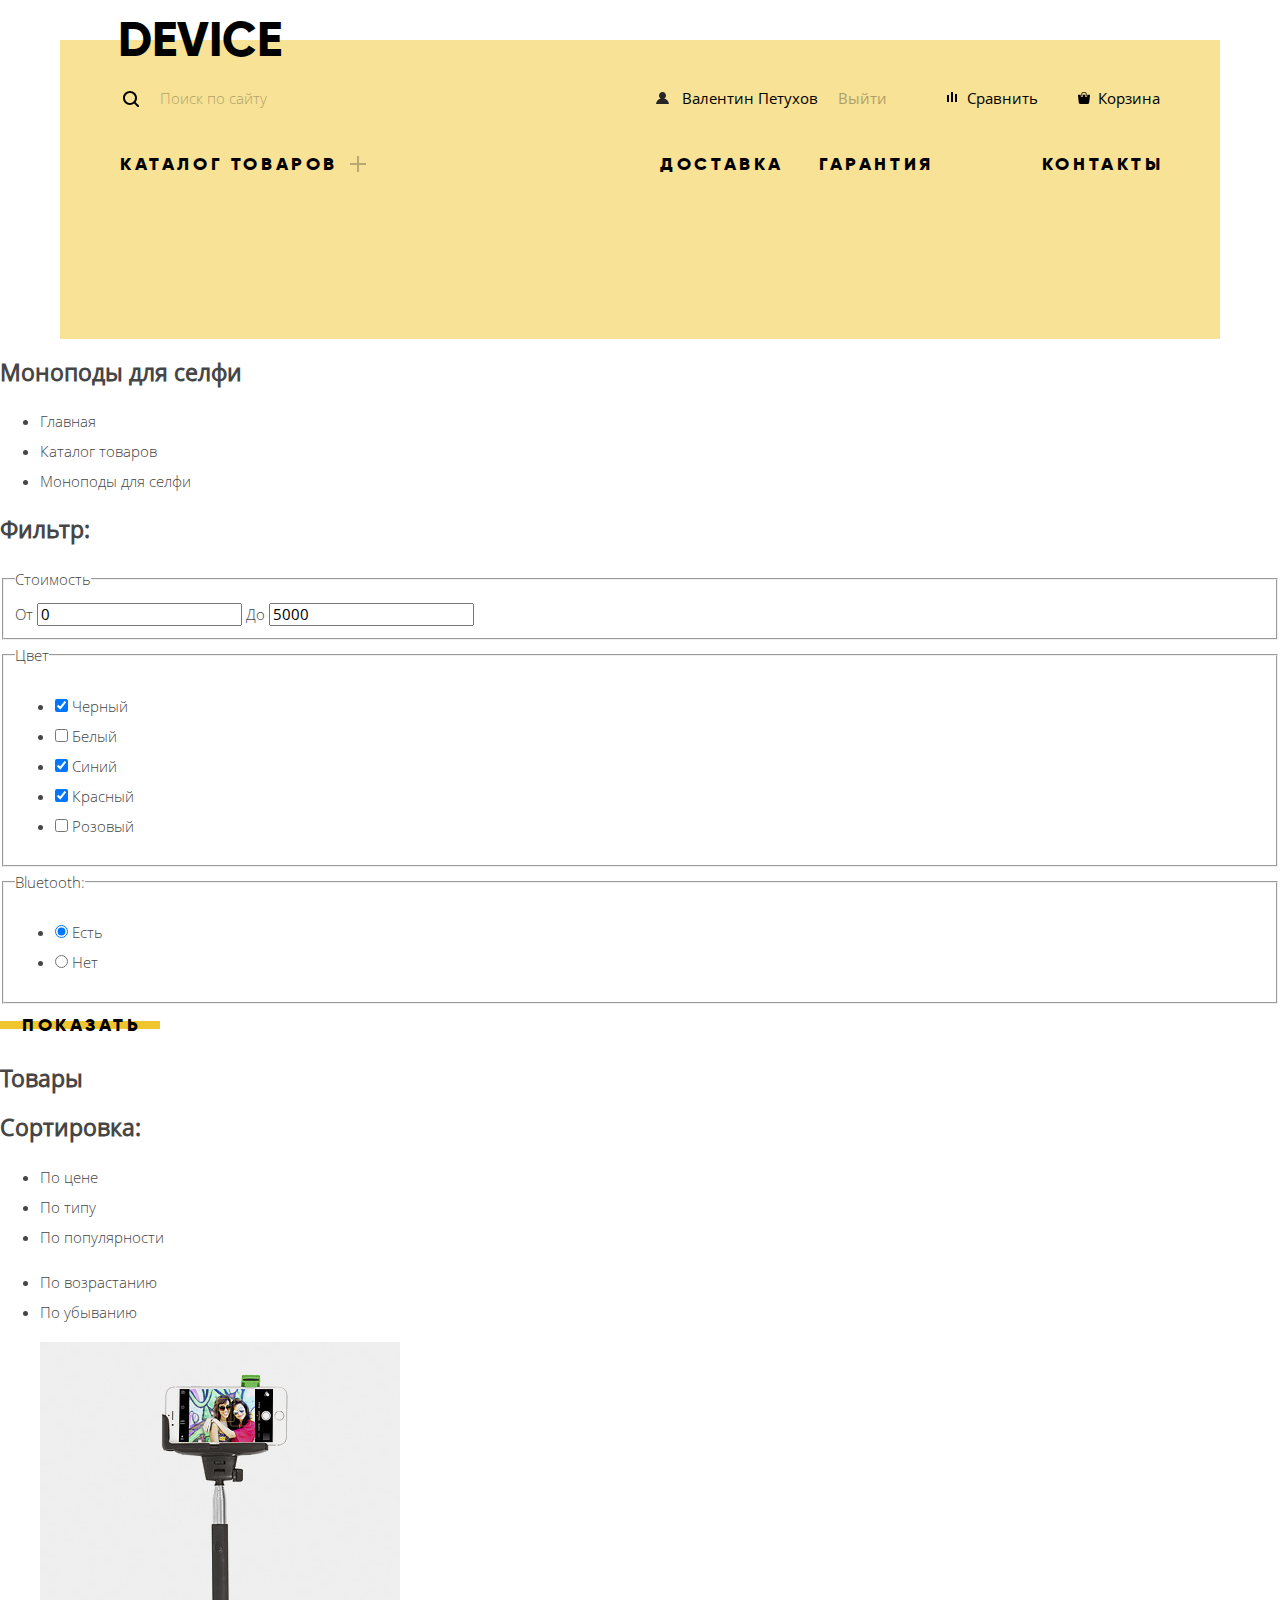
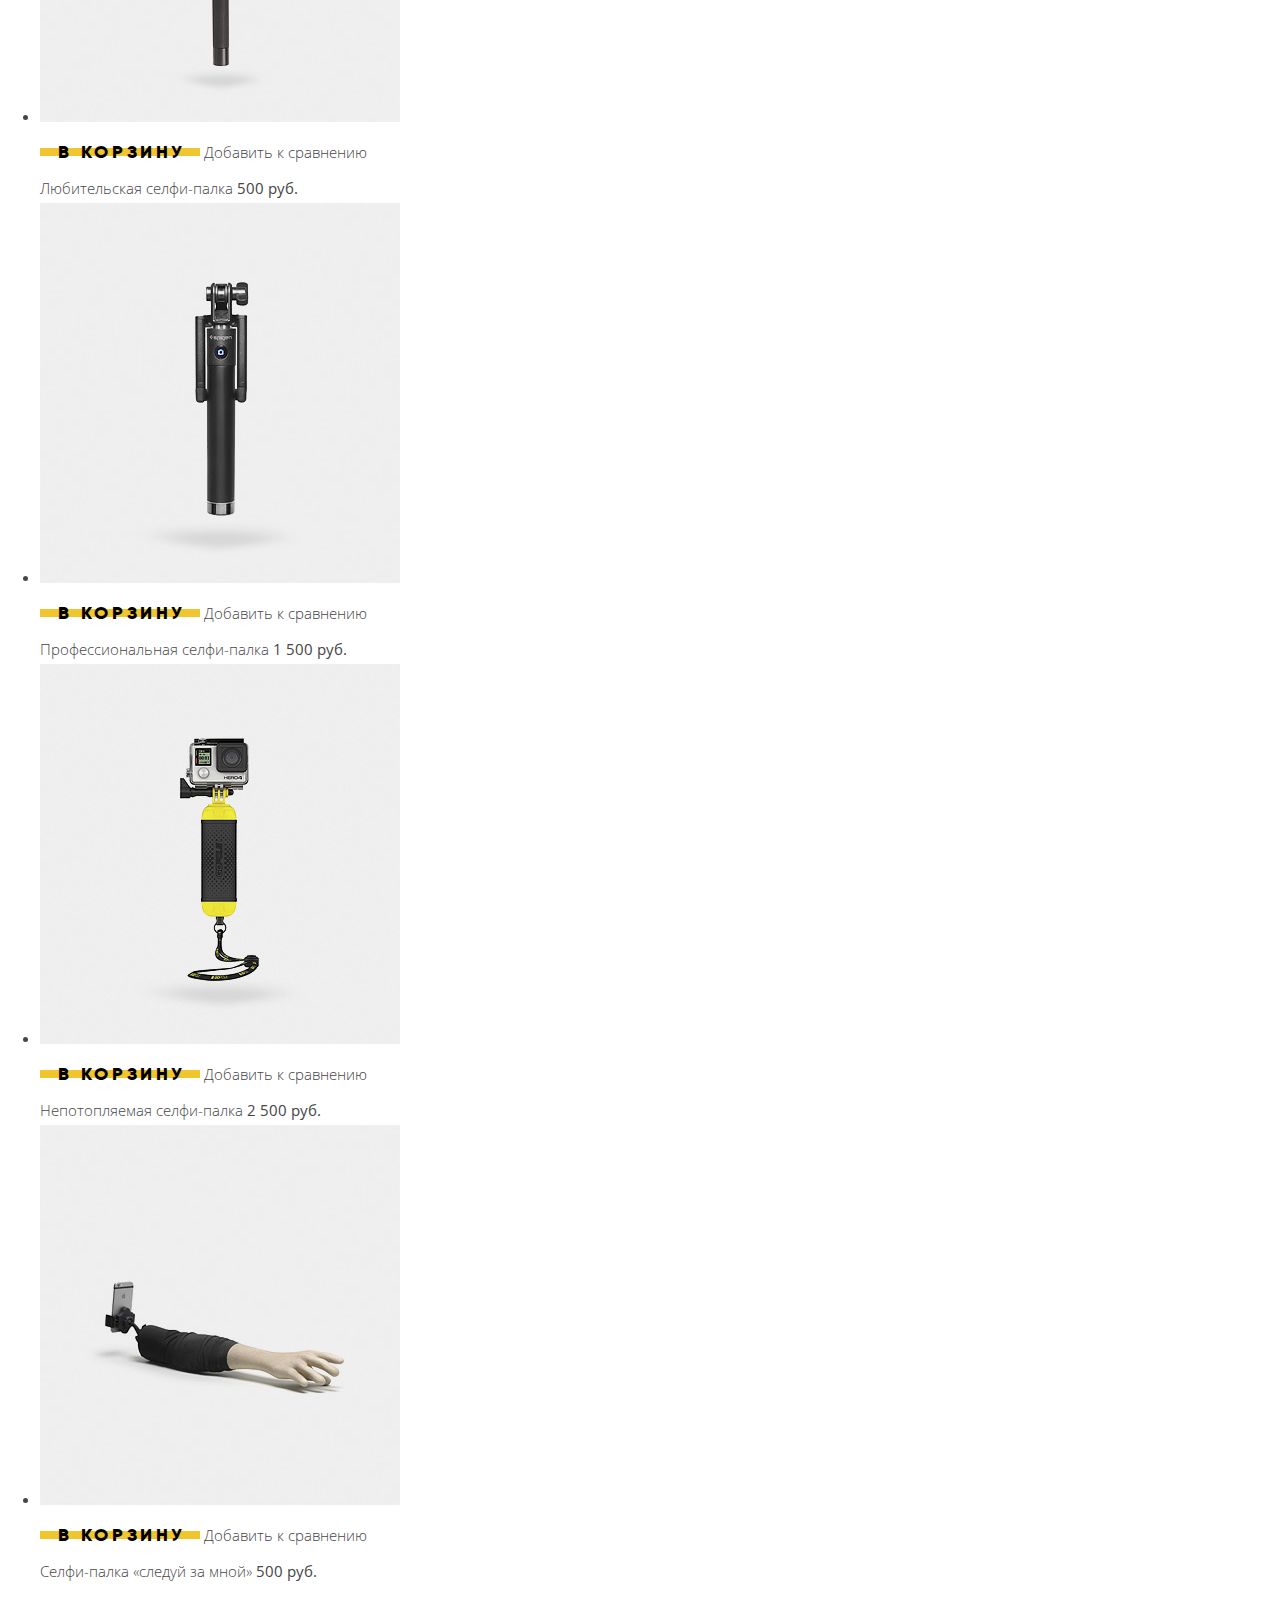
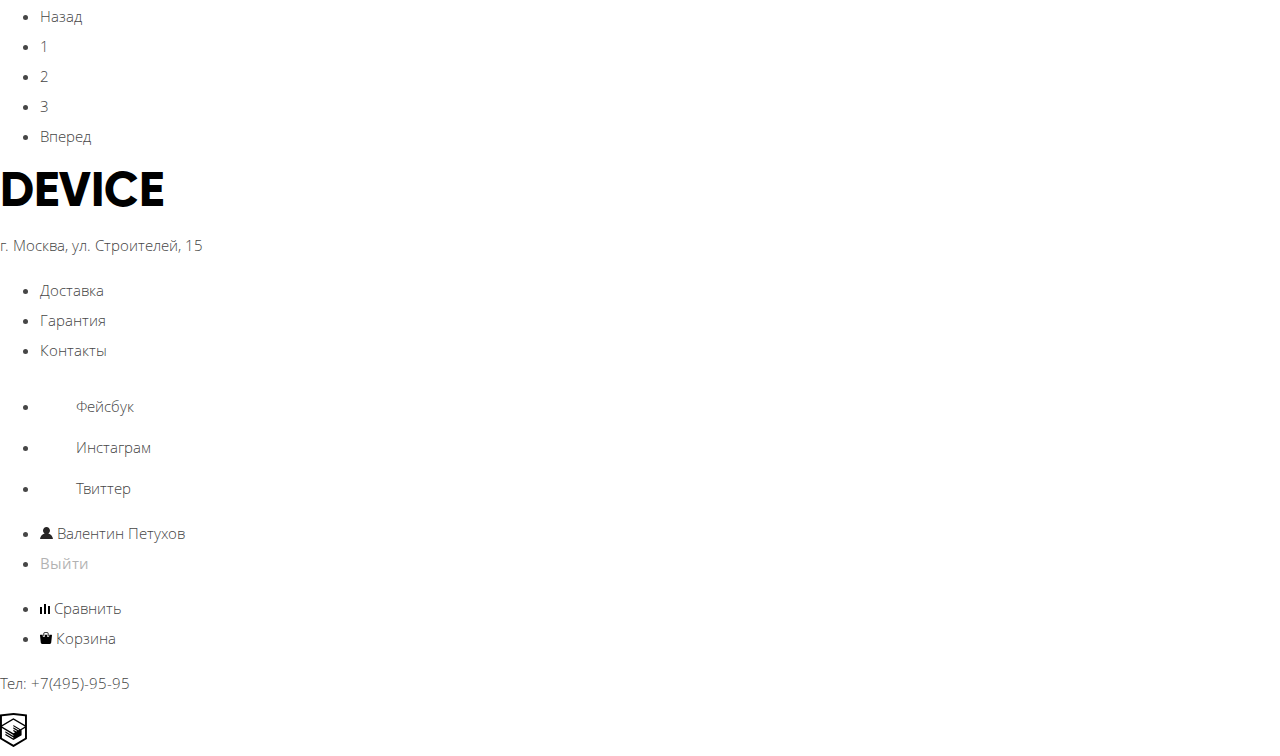
==== catalog.html @ eb3f2079 "Сделал шапку" ====
<!DOCTYPE html>
<html lang="ru">

<head>
  <meta charset="UTF-8">
  <meta name="viewport" content="width=device-width, initial-scale=1.0">
  <meta http-equiv="X-UA-Compatible" content="ie=edge">
  <title>Каталог Device</title>
  <link rel="stylesheet" href="css/normalize.css">
  <link rel="stylesheet" href="css/style.css">
</head>

<body class="catalog-page">
  <header class="header container">
    <a class="logo header__logo" href="index.html">Device</a>

    <div class="additional-navigation">
      <form class="search" action="https://echo.htmlacademy.ru" method="GET">
        <input class="search__input" type="search" id="search" name="search" placeholder="Поиск по сайту" required>
        <button class="search__btn" type="submit">Найти</button>
        <span class="underscore"></span>
      </form>
      <div class="user-navigation">
        <ul class="login-block">
          <li class="user-navigation__item user-navigation__item_login">
            <a href="#">
              <svg class="user-icon" version="1.1" xmlns="http://www.w3.org/2000/svg" xmlns:xlink="http://www.w3.org/1999/xlink"
                x="0px" y="0px" width="13px" height="12px" viewBox="0 0 13 12" enable-background="new 0 0 13 12"
                xml:space="preserve">
                <path fill="#272525" d="M0.032,12h12.937c-0.163-2.643-2.074-4.837-4.671-5.543C9.306,5.846,9.985,4.75,9.985,3.485
                  C9.985,1.561,8.425,0,6.5,0S3.015,1.561,3.015,3.485c0,1.264,0.68,2.361,1.688,2.972C2.106,7.163,0.194,9.357,0.032,12z" /></svg>
              Валентин Петухов
            </a>
          </li>
          <li class="user-navigation__item user-navigation__item_exit">
            <a href="#">Выйти</a>
          </li>
        </ul>
        <ul class="other-block">
          <li class="user-navigation__item"><a href="#">
              <svg version="1.1" xmlns="http://www.w3.org/2000/svg" xmlns:xlink="http://www.w3.org/1999/xlink" x="0px"
                y="0px" width="10px" height="10px" viewBox="0 0 10 10" enable-background="new 0 0 10 10" xml:space="preserve">
                <rect x="8" y="2" width="1.984" height="8" />
                <rect y="3" width="1.984" height="7" />
                <rect x="4" width="2" height="10" />
              </svg>
              Сравнить
            </a>
          </li>
          <li class="user-navigation__item">
            <a href="#">
              <svg version="1.1" xmlns="http://www.w3.org/2000/svg" xmlns:xlink="http://www.w3.org/1999/xlink" x="0px"
                y="0px" width="12px" height="12px" viewBox="0 0 12 12" enable-background="new 0 0 12 12" xml:space="preserve">
                <g>
                  <path d="M11.864,3.017c-0.082-0.098-0.203-0.154-0.327-0.154H9.225V4.09c0,0.563-0.484,1.022-1.08,1.022
                c-0.594,0-1.078-0.458-1.078-1.022V2.863H4.909V4.09c0,0.563-0.485,1.022-1.08,1.022c-0.595,0-1.078-0.458-1.078-1.022V2.863H0.438
                c-0.125,0-0.243,0.056-0.327,0.154C0.028,3.115-0.012,3.245,0.003,3.375l0.776,7.134c0.015,0.806,0.642,1.455,1.411,1.455h7.595
                c0.77,0,1.396-0.649,1.411-1.455l0.776-7.134C11.987,3.245,11.946,3.115,11.864,3.017z" />
                  <path d="M3.829,4.499c0.239,0,0.433-0.184,0.433-0.409V1.84c0-0.632,0.672-1.022,1.295-1.022h1.079
                c0.655,0,1.078,0.401,1.078,1.022v2.25c0,0.225,0.194,0.409,0.431,0.409c0.239,0,0.433-0.184,0.433-0.409V1.84
                C8.577,0.773,7.761,0,6.636,0H5.557C4.367,0,3.398,0.826,3.398,1.84v2.25C3.398,4.315,3.592,4.499,3.829,4.499z" />
                </g>
              </svg>
              Корзина</a>
          </li>
        </ul>
      </div>
    </div>

    <nav class="main-navigation">
      <ul class="main-navigation__list">
        <li class="main-navigation__item menu-catalog"><a href="#">Каталог товаров</a>
          <ul class="menu-catalog__list">
            <li class="menu-catalog__item"><a href="#">Виртуальная реальность</a></li>
            <li class="menu-catalog__item"><a href="#">Фитнес-браслеты</a></li>
            <li class="menu-catalog__item"><a href="#">Квадрокоптеры</a></li>
            <li class="menu-catalog__item"><a href="catalog.html">Моноподы для селфи</a></li>
            <li class="menu-catalog__item"><a href="#">Умные часы</a></li>
            <li class="menu-catalog__item"><a href="#">Экшн-камеры</a></li>
          </ul>
        </li>
        <li class="main-navigation__item"><a href="#">Доставка</a></li>
        <li class="main-navigation__item"><a href="#">Гарантия</a></li>
        <li class="main-navigation__item"><a href="#">Контакты</a></li>
      </ul>
    </nav>
  </header>

  <section class="breadcrumbs">
    <h2 class="breadcrumbs__title">Моноподы для селфи</h2>
    <ul class="breadcrumbs__list">
      <li class="breadcrumbs-item">Главная</li>
      <li class="breadcrumbs-item">Каталог товаров</li>
      <li class="breadcrumbs-item">Моноподы для селфи</li>
    </ul>
  </section>

  <main>
    <section class="filter">
      <h2 class="filter__title">Фильтр:</h2>
      <form class="filter-form" action="https://echo.htmlacademy.ru" method="GET">
        <fieldset class="filter-form__item filter-form__item-range">
          <legend class="filter-form__item-title">Стоимость</legend>
          <div class="range">
            <div class="range__scale">
              <div class="range__bar"></div>
            </div>
            <div class="range__togle range__togle_min"></div>
            <div class="range__togle range__togle_max"></div>
          </div>
          <div class="price-controls">
            <label class="price-controls__label">От
              <input class="price-controls__input price-controls__input_min" type="text" value="0">
            </label>
            <label class="price-controls__label">До
              <input class="price-controls__input price-controls__input_max" type="text" value="5000">
            </label>
          </div>
        </fieldset>

        <fieldset class="filter-form__item filter-form__item-color">
          <legend class="filter-form__item-title">Цвет</legend>
          <ul class="colors">
            <li class="colors__item">
              <input class="visually-hidden colors__checkbox" id="black" name="black" type="checkbox" checked>
              <label for="black" class="colors__label">Черный</label>
            </li>
            <li class="colors__item">
              <input class="visually-hidden colors__checkbox" id="white" name="white" type="checkbox">
              <label for="white" class="colors__label">Белый</label>
            </li>
            <li class="colors__item">
              <input class="visually-hidden colors__checkbox" id="blue" name="blue" type="checkbox" checked>
              <label for="blue" class="colors__label">Синий</label>
            </li>
            <li class="colors__item">
              <input class="visually-hidden colors__checkbox" id="red" name="red" type="checkbox" checked>
              <label for="red" class="colors__label">Красный</label>
            </li>
            <li class="colors__item">
              <input class="visually-hidden colors__checkbox" id="pink" name="pink" type="checkbox">
              <label for="pink" class="colors__label">Розовый</label>
            </li>
          </ul>
        </fieldset>

        <fieldset class="filter-form__item filter-form__item-bluetooth">
          <legend class="filter-form__item-title">Bluetooth:</legend>
          <ul class="presence-bluetooth">
            <li class="presence-bluetooth__item">
              <input class="visually-hidden presence-bluetooth__radio" type="radio" name="bluetooth" id="with-bluetooth"
                value="on" checked>
              <label class="presence-bluetooth__label" for="with-bluetooth">Есть</label>
            </li>
            <li class="presence-bluetooth__item">
              <input class="visually-hidden presence-bluetooth__radio" type="radio" name="bluetooth" value="off" id="without-bluetooth">
              <label class="presence-bluetooth__label" for="without-bluetooth">Нет</label>
            </li>
          </ul>
        </fieldset>
        <button type="submit" class="btn filter-form__btn">Показать</button>
      </form>
    </section>

    <section class="products">
      <h2 class="visually-hidden">Товары</h2>
      <form class="sorting" action="https://echo.htmlacademy.ru" method="GET">
        <h2 class="sorting__title">Сортировка:</h2>
        <ul class="list-sorting-by">
          <li class="list-sorting-by__item list-sorting-by__item_active"><a href="https://echo.htmlacademy.ru/?sorting_by=price">По
              цене</a></li>
          <li class="list-sorting-by__item"><a href="https://echo.htmlacademy.ru/?sorting_by=type">По типу</a></li>
          <li class="list-sorting-by__item"><a href="https://echo.htmlacademy.ru/?sorting_by=popularity">По
              популярности</a></li>
        </ul>

        <ul class="list-sorting-method">
          <li class="list-sorting-method__item list-sorting-method__item_up list-sorting-method__item_active"><a href="https://echo.htmlacademy.ru/?sorting_order=ascending">По
              возрастанию</a></li>
          <li class="list-sorting-method__item list-sorting-method__item_down"><a href="https://echo.htmlacademy.ru/?sorting_order=descending">По
              убыванию</a></li>
        </ul>
      </form>

      <ul class="list-products">
        <li class="product">
          <a href="#">
            <img class="product__img" src="img/product-1.jpg" alt="Любительская селфи-палка" width="360" height="380">
          </a>
          <div class="product__hover-wrapper">
            <a class="btn product__btn-cart" href="#">В корзину</a>
            <a class="product__btn-comparison" href="#">Добавить к сравнению</a>
          </div>
          <a class="product__name" href="#">Любительская селфи-палка</a>
          <b class="product__price">500 руб.</b>
        </li>
        <li class="product">
          <a href="#">
            <img class="product__img" src="img/product-2.jpg" alt="Профессиональная селфи-палка" width="360" height="380">
          </a>
          <div class="product__hover-wrapper">
            <a class="btn product__btn-cart" href="#">В корзину</a>
            <a class="product__btn-comparison" href="#">Добавить к сравнению</a>
          </div>
          <a class="product__name" href="#">Профессиональная селфи-палка</a>
          <b class="product__price">1 500 руб.</b>
        </li>
        <li class="product">
          <a href="#">
            <img class="product__img" src="img/product-3.jpg" alt="Непотопляемая селфи-палка" width="360" height="380">
          </a>
          <div class="product__hover-wrapper">
            <a class="btn product__btn-cart" href="#">В корзину</a>
            <a class="product__btn-comparison" href="#">Добавить к сравнению</a>
          </div>
          <a class="product__name" href="#">Непотопляемая селфи-палка</a>
          <b class="product__price">2 500 руб.</b>
        </li>
        <li class="product">
          <a href="#">
            <img class="product__img" src="img/product-4.jpg" alt="Селфи-палка следуй за мной" width="360" height="380">
          </a>
          <div class="product__hover-wrapper">
            <a class="btn product__btn-cart" href="#">В корзину</a>
            <a class="product__btn-comparison" href="#">Добавить к сравнению</a>
          </div>
          <a class="product__name" href="#">Селфи-палка &laquo;следуй за мной&raquo;</a>
          <b class="product__price">500 руб.</b>
        </li>
      </ul>

      <ul class="pagination">
        <li class="pagination__item pagination__item_back"><a href="#">Назад</a></li>
        <li class="pagination__item"><a href="#">1</a></li>
        <li class="pagination__item"><a href="#">2</a></li>
        <li class="pagination__item"><a href="#">3</a></li>
        <li class="pagination__item pagination__item_forward"><a href="#">Вперед</a></li>
      </ul>
    </section>
  </main>

  <footer class="footer">
    <div class="footer__left">
      <a class="logo footer__logo">Device</a>
      <p class="footer__address">г. Москва, ул. Строителей, 15</p>
    </div>
    <div class="footer__center">
      <ul class="footer-serice-list">
        <li><a href="#">Доставка</a></li>
        <li><a href="#">Гарантия</a></li>
        <li><a href="#">Контакты</a></li>
      </ul>
      <ul class="social-btn">
        <li class="social-btn__item">
          <a href="#">
            <svg version="1.1" xmlns="http://www.w3.org/2000/svg" xmlns:xlink="http://www.w3.org/1999/xlink" x="0px" y="0px"
              width="32px" height="32px" viewBox="0 0 32 32" enable-background="new 0 0 32 32" xml:space="preserve">
              <path fill="#FFFFFF" d="M16,0C7.164,0,0,7.163,0,16s7.164,16,16,16c8.837,0,16-7.164,16-16S24.837,0,16,0z M20.062,9.455h-3.021
             v3.444h3.021v3.445h-3.021v8.61h-3.021v-8.61H11v-3.445h3.021V9.455c0-1.902,1.353-3.445,3.021-3.445h3.021V9.455z" />
            </svg>
            <span class="visually-hidden">Фейсбук</span>
          </a>
        </li>
        <li class="social-btn__item">
          <a href="#">
            <svg version="1.1" xmlns="http://www.w3.org/2000/svg" xmlns:xlink="http://www.w3.org/1999/xlink" x="0px" y="0px"
              width="32px" height="32px" viewBox="0 0 32 32" enable-background="new 0 0 32 32" xml:space="preserve">
              <g>
                <path fill="#FFFFFF" d="M20.916,16c0,2.728-2.211,4.938-4.938,4.938S11.039,18.728,11.039,16c0-0.394,0.051-0.773,0.138-1.14
                 h-0.897v6.838h11.396V14.86h-0.897C20.865,15.227,20.916,15.606,20.916,16z" />
                <path fill="#FFFFFF" d="M15.978,18.659c1.466,0,2.659-1.193,2.659-2.659s-1.193-2.659-2.659-2.659
                 c-1.466,0-2.659,1.193-2.659,2.659S14.511,18.659,15.978,18.659z" />
                <rect x="18.637" y="10.302" fill="#FFFFFF" width="3.039" height="3.039" />
                <path fill="#FFFFFF" d="M16,0C7.164,0,0,7.164,0,16c0,8.837,7.164,16,16,16c8.837,0,16-7.163,16-16C32,7.164,24.837,0,16,0z
                  M23.955,21.698c0,1.254-1.025,2.279-2.279,2.279H10.279C9.026,23.978,8,22.952,8,21.698V10.302c0-1.253,1.026-2.279,2.279-2.279
                 h11.396c1.254,0,2.279,1.026,2.279,2.279V21.698z" />
              </g>
            </svg>
            <span class="visually-hidden">Инстаграм</span>
          </a>
        </li>
        <li class="social-btn__item">
          <a href="#">
            <svg version="1.1" xmlns="http://www.w3.org/2000/svg" xmlns:xlink="http://www.w3.org/1999/xlink" x="0px" y="0px"
              width="32px" height="32px" viewBox="0 0 32 32" enable-background="new 0 0 32 32" xml:space="preserve">
              <g>
              </g>
              <g>
                <path fill="#FFFFFF" d="M16,0C7.164,0,0,7.164,0,16c0,8.837,7.164,16,16,16c8.837,0,16-7.163,16-16C32,7.164,24.837,0,16,0z
                  M23.944,12.809c-0.251,6.516-3.463,10.832-10.992,10.702c-0.14,0-0.205,0-0.233,0c-0.015,0-0.021,0-0.021,0
                 c-0.029,0-0.094,0-0.232,0c-0.447,0-4.543-0.443-5.344-1.823c2.479,0.19,4.247-0.406,5.12-1.136
                 c-1.048-0.289-2.923-0.461-3.251-2.848c0.384,0.104,0.618,0.221,1.299,0.113c-1.307-0.824-2.758-1.519-2.679-3.643
                 c0.311,0.317,1.164,0.518,1.46,0.457c-0.768-0.233-2.149-3.244-0.974-4.781c1.984,1.79,4.075,3.482,7.804,3.643
                 c0.227-2.214,1.24-3.699,3.168-4.325c1.84-0.479,3.255,0.26,3.901,1.138c0.737-0.224,1.453-0.466,2.193-0.685
                 c-0.004,0.833-0.569,1.463-0.935,1.709c0.747,0.165,1.423-0.475,1.423-0.475C25.467,11.818,24.557,12.58,23.944,12.809z" />
              </g>
            </svg>
            <span class="visually-hidden">Твиттер</span>
          </a>
        </li>
      </ul>
    </div>
    <div class="footer__right">
      <div class="footer-user-navigation">
        <ul class="footer-login-block">
          <li class="footer-user-navigation__item footer-user-navigation__item_login">
            <a href="#">
              <svg class="user-icon" version="1.1" xmlns="http://www.w3.org/2000/svg" xmlns:xlink="http://www.w3.org/1999/xlink"
                x="0px" y="0px" width="13px" height="12px" viewBox="0 0 13 12" enable-background="new 0 0 13 12"
                xml:space="preserve">
                <path fill="#272525" d="M0.032,12h12.937c-0.163-2.643-2.074-4.837-4.671-5.543C9.306,5.846,9.985,4.75,9.985,3.485
                  C9.985,1.561,8.425,0,6.5,0S3.015,1.561,3.015,3.485c0,1.264,0.68,2.361,1.688,2.972C2.106,7.163,0.194,9.357,0.032,12z" /></svg>
              Валентин Петухов
            </a>
          </li>
          <li class="user-navigation__item user-navigation__item_exit">
            <a href="#">Выйти</a>
          </li>
        </ul>
        <ul class="footer-other-block">
          <li class="footer-user-navigation__item"><a href="#">
              <svg version="1.1" xmlns="http://www.w3.org/2000/svg" xmlns:xlink="http://www.w3.org/1999/xlink" x="0px"
                y="0px" width="10px" height="10px" viewBox="0 0 10 10" enable-background="new 0 0 10 10" xml:space="preserve">
                <rect x="8" y="2" width="1.984" height="8" />
                <rect y="3" width="1.984" height="7" />
                <rect x="4" width="2" height="10" />
              </svg>
              Сравнить
            </a>
          </li>
          <li class="footer-user-navigation__item">
            <a href="#">
              <svg version="1.1" xmlns="http://www.w3.org/2000/svg" xmlns:xlink="http://www.w3.org/1999/xlink" x="0px"
                y="0px" width="12px" height="12px" viewBox="0 0 12 12" enable-background="new 0 0 12 12" xml:space="preserve">
                <g>
                  <path d="M11.864,3.017c-0.082-0.098-0.203-0.154-0.327-0.154H9.225V4.09c0,0.563-0.484,1.022-1.08,1.022
                c-0.594,0-1.078-0.458-1.078-1.022V2.863H4.909V4.09c0,0.563-0.485,1.022-1.08,1.022c-0.595,0-1.078-0.458-1.078-1.022V2.863H0.438
                c-0.125,0-0.243,0.056-0.327,0.154C0.028,3.115-0.012,3.245,0.003,3.375l0.776,7.134c0.015,0.806,0.642,1.455,1.411,1.455h7.595
                c0.77,0,1.396-0.649,1.411-1.455l0.776-7.134C11.987,3.245,11.946,3.115,11.864,3.017z" />
                  <path d="M3.829,4.499c0.239,0,0.433-0.184,0.433-0.409V1.84c0-0.632,0.672-1.022,1.295-1.022h1.079
                c0.655,0,1.078,0.401,1.078,1.022v2.25c0,0.225,0.194,0.409,0.431,0.409c0.239,0,0.433-0.184,0.433-0.409V1.84
                C8.577,0.773,7.761,0,6.636,0H5.557C4.367,0,3.398,0.826,3.398,1.84v2.25C3.398,4.315,3.592,4.499,3.829,4.499z" />
                </g>
              </svg>
              Корзина</a>
          </li>
        </ul>
      </div>
      <p class="phone">Тел:
        <a class="phone__number" href="tel:+74959595">+7(495)-95-95</a>
      </p>
      <svg class="logo-html-academy" version="1.1" xmlns="http://www.w3.org/2000/svg" xmlns:xlink="http://www.w3.org/1999/xlink"
        x="0px" y="0px" width="26.943px" height="34.09px" viewBox="0 0 26.943 34.09" enable-background="new 0 0 26.943 34.09"
        xml:space="preserve">
        <path d="M13.62,0.017L13.472,0L0,1.412v24.661l13.473,8.017l13.43-7.99l0.042-0.025V1.412L13.62,0.017z M25.019,12.127L13.495,5.334 L13.494,5.23l-0.087,0.05l-0.088-0.056v0.109L1.925,12.118V3.147l11.548-1.212l11.547,1.212V12.127z M13.405,6.787L24.923,13.5 l-4.479,2.64l-7.093-4.221l-0.014,1.415l5.904,3.513l-0.86,0.507l-5.03-2.992l-0.014,1.415l3.827,2.275l-0.782,0.523l-3.031-1.787 l-0.014,1.413l1.853,1.091l-1.8,1.081L2.034,13.622L13.405,6.787z M1.925,15.127l11.411,6.791l0.016,1.044L5.41,18.234L5.395,19.65 l7.979,4.795l0.018,1.076l-7.973-4.74l-0.013,1.414l8.021,4.822l0.046,0.025l8.143-4.872l-0.011-5.177l3.415-2.036v10.021 L13.472,31.85L1.925,24.979V15.127z" />
      </svg>
    </div>
  </footer>
</body>

</html>
---- css/style.css ----
@font-face {
  font-family: 'Gilroy';
  src: url(../fonts/gilroyextrabold.woff2) format('woff2');
  font-weight: 900;
  font-style: normal;
}

@font-face {
  font-family: 'Gilroy';
  src: url(../fonts/gilroylight.woff2) format('woff2');
  font-weight: 300;
  font-style: normal;
}

@font-face {
  font-family: 'OpenSans';
  src: url(../fonts/opensanslight.woff2) format('woff2');
  font-weight: 300;
  font-style: normal;
}

@font-face {
  font-family: 'OpenSans';
  src: url(../fonts/opensansregular.woff2) format('woff2');
  font-weight: 400;
  font-style: normal;
}

/* .visually-hidden:not(:focus):not(:active),
input[type="checkbox"].visually-hidden,
input[type="radio"].visually-hidden {
  position: absolute;

  width: 1px;
  height: 1px;
  margin: -1px;
  border: 0;
  padding: 0;

  white-space: nowrap;
  -webkit-clip-path: inset(100%);
  clip-path: inset(100%);
  clip: rect(0 0 0 0);
  overflow: hidden;
} */

.clearfix:after {
  content: "";
  display: table;
  clear: both;
}

body {
  margin: 0;
  padding: 0;

  min-width: 1200px;

  font-family: 'OpenSans', Arial, sans-serif;
  font-weight: 300;
  font-size: 15px;
  line-height: 30px;
  color: #464646;
  background-color: white;
}

a {
  /* font: inherit; */
  color: inherit;
  text-decoration: none;
}

a:not([href]) {
  cursor: default;
}

a.disabled {
  pointer-events: none !important; 
  cursor: default !important;
  color: #888 !important;
}

/* img {
  max-width: 100%;
  height: auto;
} */

.container {
  width: 1160px;
  /* padding-left: 20px;
  padding-right: 20px; */
  margin: 0 auto;
  box-sizing: border-box;
}

.logo {
  font-family: 'Gilroy', Arial, sans-serif;
  font-weight: 900;
  font-size: 48px;
  line-height: 48px;
  color: black;
  text-transform: uppercase;
  cursor: default;
}

.logo:hover,
.logo:focus {
  opacity: .6;
}

.logo:active {
  opacity: .3;
}

.btn {
  min-width: 160px;
  max-width: 100%;
  min-height: 40px;
  font-family: 'Gilroy', Arial, sans-serif;
  font-weight: 900;
  font-size: 18px;
  line-height: 24px;
  letter-spacing: .2em;
  color: rgba(0, 0, 0, 1);
  text-transform: uppercase;
  text-align: center;
  padding: 9px 5px; /* 5px */
  display: inline-block;
  box-sizing: border-box;
  word-wrap: break-word;
  border: none;
  outline: none;
  cursor: default;
  position: relative;
  background-color: transparent;
}

.btn::first-letter {
  margin-left: .2em;
}

.btn::before {
  content: "";
  width: 100%;
  position: absolute;
  top: 50%;
  left: 0;
  height: 8px;
  transform: translateY(-50%);
  background-color: #f0c52e;
  z-index: -1;
  transition: height;
  transition-duration: .3s;
  box-sizing: border-box;
}

.btn:active {
  color: rgba(0, 0, 0, .3);
}

.btn:hover::before,
.btn:focus::before {
  height: 100%;
}

.header {
  min-height: 299px;
  margin-top: 40px;
  background-color: #f7e296;
  position: relative;
  padding-top: 36px;
  padding-left: 60px;
  padding-right: 60px;
  box-sizing: border-box;
}

.header__logo {
  position: absolute;
  top: -24px;
  left: 58px;
}

.additional-navigation {
  display: flex;
  /* flex-wrap: wrap; */
  justify-content: space-between;
}

.search {
  width: 438px;
  min-width: 330px;
  max-height: 44px;
  display: flex;
  font-size: 0;
  position: relative;
  align-items: flex-start;
  margin-right: 20px;
}

.search__input {
  width: 80%;
  font: inherit;
  font-size: 15px;
  border: none;
  background-color: transparent;
  box-sizing: border-box;
  outline: none;
  padding: 7px 15px;
  padding-left: 40px;
  background: url("data:image/svg+xml,%3Csvg version='1.1' xmlns='http://www.w3.org/2000/svg' xmlns:xlink='http://www.w3.org/1999/xlink' x='0px' y='0px' width='16px' height='16px' viewBox='0 0 16 16' enable-background='new 0 0 16 16' xml:space='preserve'%3E%3Cpath d='M15.7,14.3l-3.104-3.104C13.473,10.023,14,8.576,14,7c0-3.866-3.134-7-7-7S0,3.134,0,7s3.134,7,7,7 c1.576,0,3.023-0.527,4.193-1.404L14.3,15.7c0.185,0.184,0.38,0.3,0.7,0.3c0.553,0,1-0.447,1-1C16,14.781,15.945,14.546,15.7,14.3z M2,7c0-2.762,2.238-5,5-5s5,2.238,5,5s-2.238,5-5,5S2,9.762,2,7z'/%3E%3C/svg%3E%0A") 3px 15px no-repeat;
}

/* placeholder Safari/Chrome */
.search__input::-webkit-input-placeholder {
  color: black;
  opacity: .3;
}
.search__input:hover::-webkit-input-placeholder {
  opacity: .6;
}
.search__input:focus::-webkit-input-placeholder {
  opacity: 1;
}

/* placeholder Firefox */
.search__input::-moz-placeholder {
  color: black;
  opacity: .3;
}
.search__input:hover::-moz-placeholder {
  opacity: .6;
}
.search__input:focus::-moz-placeholder {
  opacity: 1;
}

.search__input:focus ~ .underscore {
  width: 100%;
  visibility: visible;
}

.search__input:focus ~ .search__btn {
  visibility: visible;
}

.search__btn {
  font: inherit;
  font-size: 15px;
  background-color: transparent;
  border: 2px solid black;
  padding: 5px 20px;
  box-sizing: border-box;
  transition: background-color, color;
  transition-duration: 150ms;
  outline: none;
  visibility: hidden;
}

.underscore {
  position: absolute;
  width: 0;
  height: 2px;
  background-color: black;
  bottom: 0;
  right: 0;
  transition: width;
  transition-duration: 300ms;
  visibility: hidden;
}

.search__btn:hover ~ .underscore,
.search__btn:focus ~ .underscore,
.search__btn:active ~ .underscore  {
  width: 100%;
  visibility: visible;
}

.search__btn:hover,
.search__btn:focus {
  color: rgba(255, 255, 255, 1);
  background-color: rgb(0, 0, 0);
  visibility: visible;
}

.search__btn:active {
  color: rgba(255, 255, 255, .3);
  background-color: rgb(0, 0, 0);
}

.user-navigation {
  min-width: 500px;
  max-width: 700px;
  margin: 0;
  padding: 0;
  padding-top: 7px;
  display: flex;
  justify-content: space-between;
  flex-shrink: 0;
}

.login-block,
.other-block {
  margin: 0;
  padding: 0;
  list-style: none;
  display: flex;
}

.login-block {
  margin-right: -20px;
  justify-content: flex-start;
  flex-wrap: wrap;
}

.login-block > .user-navigation__item {
  margin-right: 20px;
}

.user-navigation__item a {
  color: black;
  font-weight: normal;
  padding-left: 20px;
  position: relative;
  display: inline-block;
}

.user-navigation__item_login a {
  max-width: 333px;
  padding-left: 26px;
}

.other-block {
  width: 213px;
  justify-content: space-between;
  margin-left: 60px;
  flex-wrap: wrap;
  align-content: flex-start;
}

.user-navigation__item_exit > a {
  padding: 0;
  opacity: .3;
}

.user-navigation__item svg {
  position: absolute;
  top: 9px;
  left: 0px;
}

.user-navigation__item a:hover,
.user-navigation__item a:focus {
  opacity: .6;
}

.user-navigation__item a:active {
  opacity: .3;
}






.main-navigation__list {
  margin: 0;
  margin-left: -35px;
  padding: 0;
  list-style: none;
  padding-top: 32px;

  display: flex;
  justify-content: flex-start;
  align-items: flex-start;
  flex-wrap: wrap;
}

.main-navigation__item {
  font-family: 'Gilroy', Arial, sans-serif;
  font-weight: 900;
  font-size: 18px;
  line-height: 24px;
  color: black;
  text-transform: uppercase;
  letter-spacing: .2em;
  margin-left: 35px;
}

.main-navigation__item:nth-child(4) {
  margin-left: 108px;
  margin-right: -.2em;
}

.main-navigation__item > a:hover,
.main-navigation__item > a:focus,
.menu-catalog__item > a:hover,
.menu-catalog__item > a:focus {
  color: rgba(0, 0, 0, .6);
}

.main-navigation__item > a:active,
.menu-catalog__item > a:active {
  color: rgba(0, 0, 0, .3);
}

.menu-catalog {
  min-width: 225px;
  margin-right: auto;
  padding-right: 25px;
  position: relative;
}

.menu-catalog::before,
.menu-catalog::after {
  content: "";
  width: 16px;
  height: 2px;
  background-color: #b8a974;
  position: absolute;
  right: 4px;
  top: 11px;
}

.menu-catalog::after {
  transform: rotate(90deg);
}

.menu-catalog:hover > .menu-catalog__list {
  visibility: visible;
  /* display: flex; */
}

.menu-catalog__list {
  width: 680px;
  min-height: 141px;
  margin: 0;
  padding: 0;
  list-style: none;
  font-family: 'OpenSans', Arial, sans-serif;
  font-weight: 300;
  text-transform: none;
  letter-spacing: normal;
  font-size: 15px;
  line-height: 36px;
  color: black;
  padding-top: 22px;
  background-color: #f7e296;
  position: absolute;
  display: flex;

  flex-wrap: wrap;
  align-items: flex-start;
  align-content: flex-start;
  z-index: 5;

  /* display: none; */
  visibility: hidden;
}

.menu-catalog__list::before {
  content: "";
  width: 1160px;;
  height: 100%;
  left: -60px;
  top: 0;
  background-color: #f7e296;
  position: absolute;
  z-index:-1;
}

.menu-catalog__item {
  width: 200px;
  margin-right: 40px;
  word-wrap: break-word;
}

.menu-catalog__item:nth-child(3n+2) {
  width: 160px;
}

.menu-catalog__item:last-child {
  width: 100%;
}
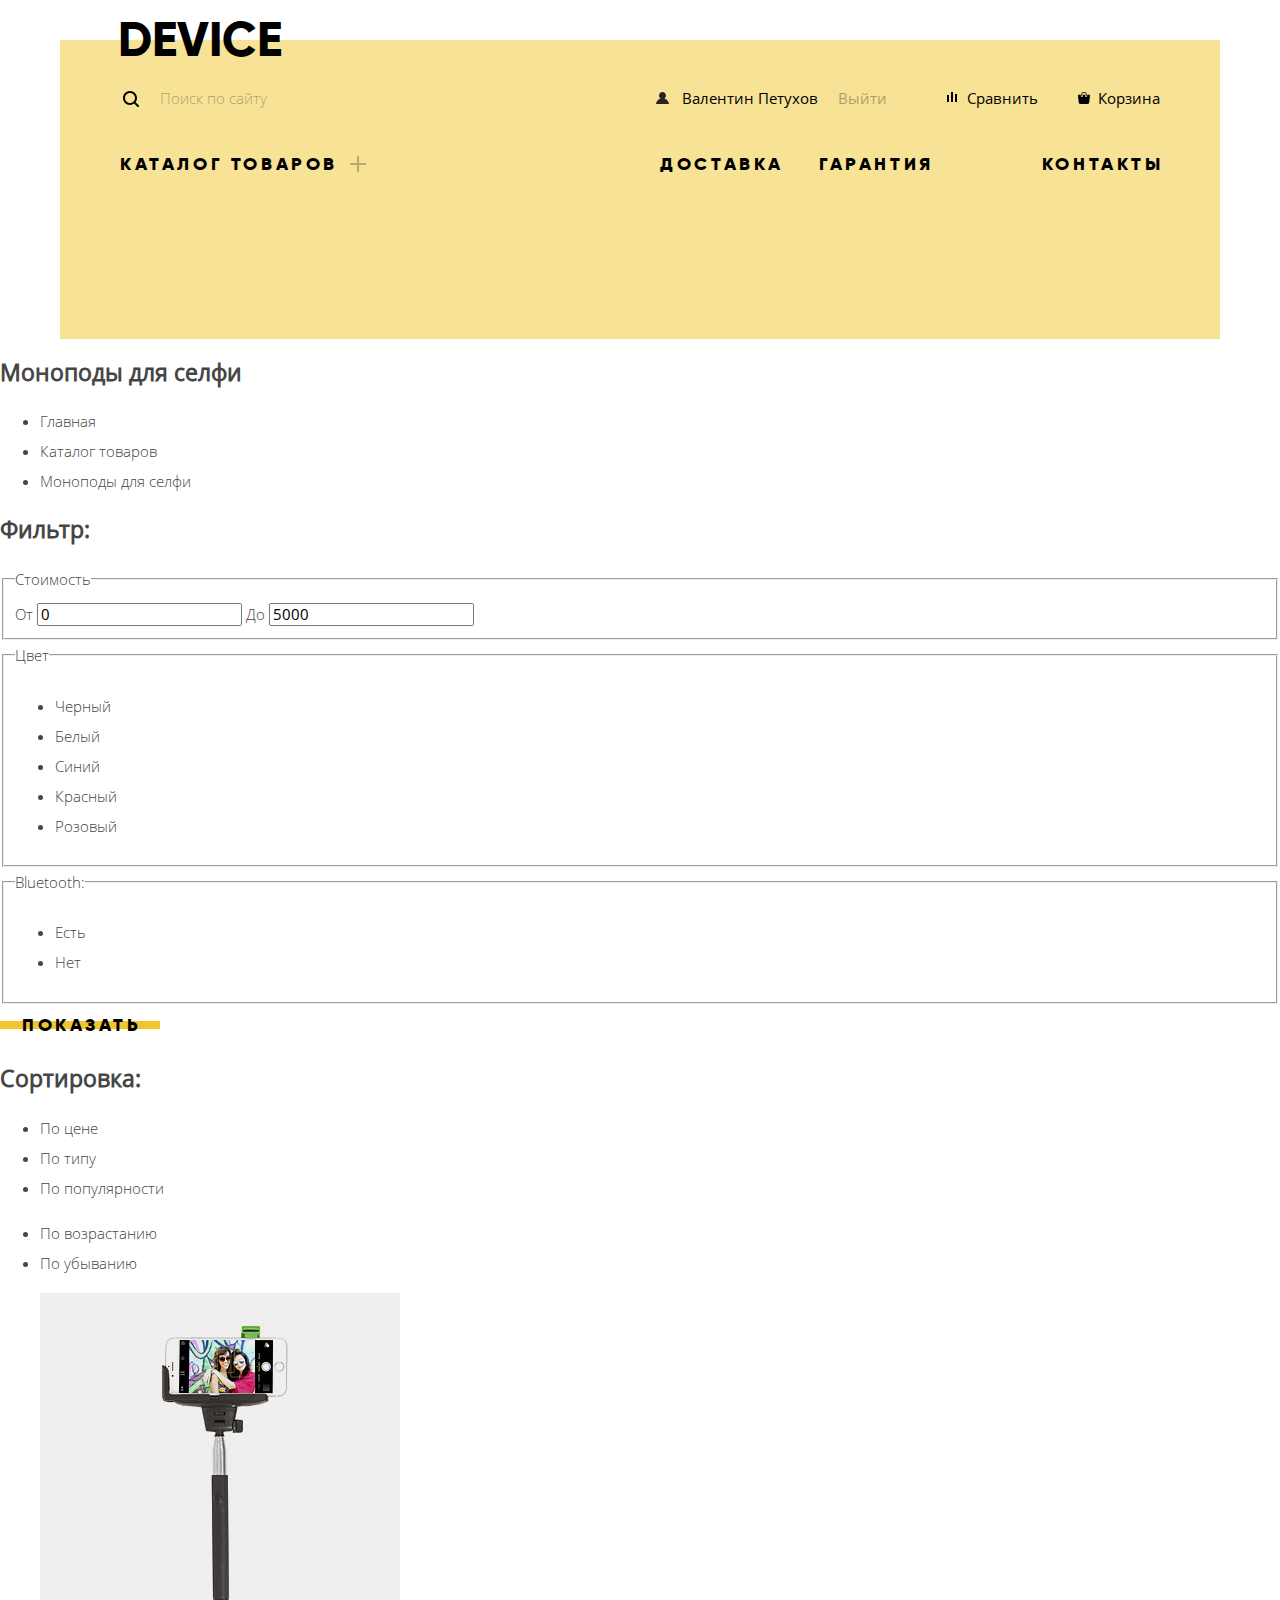
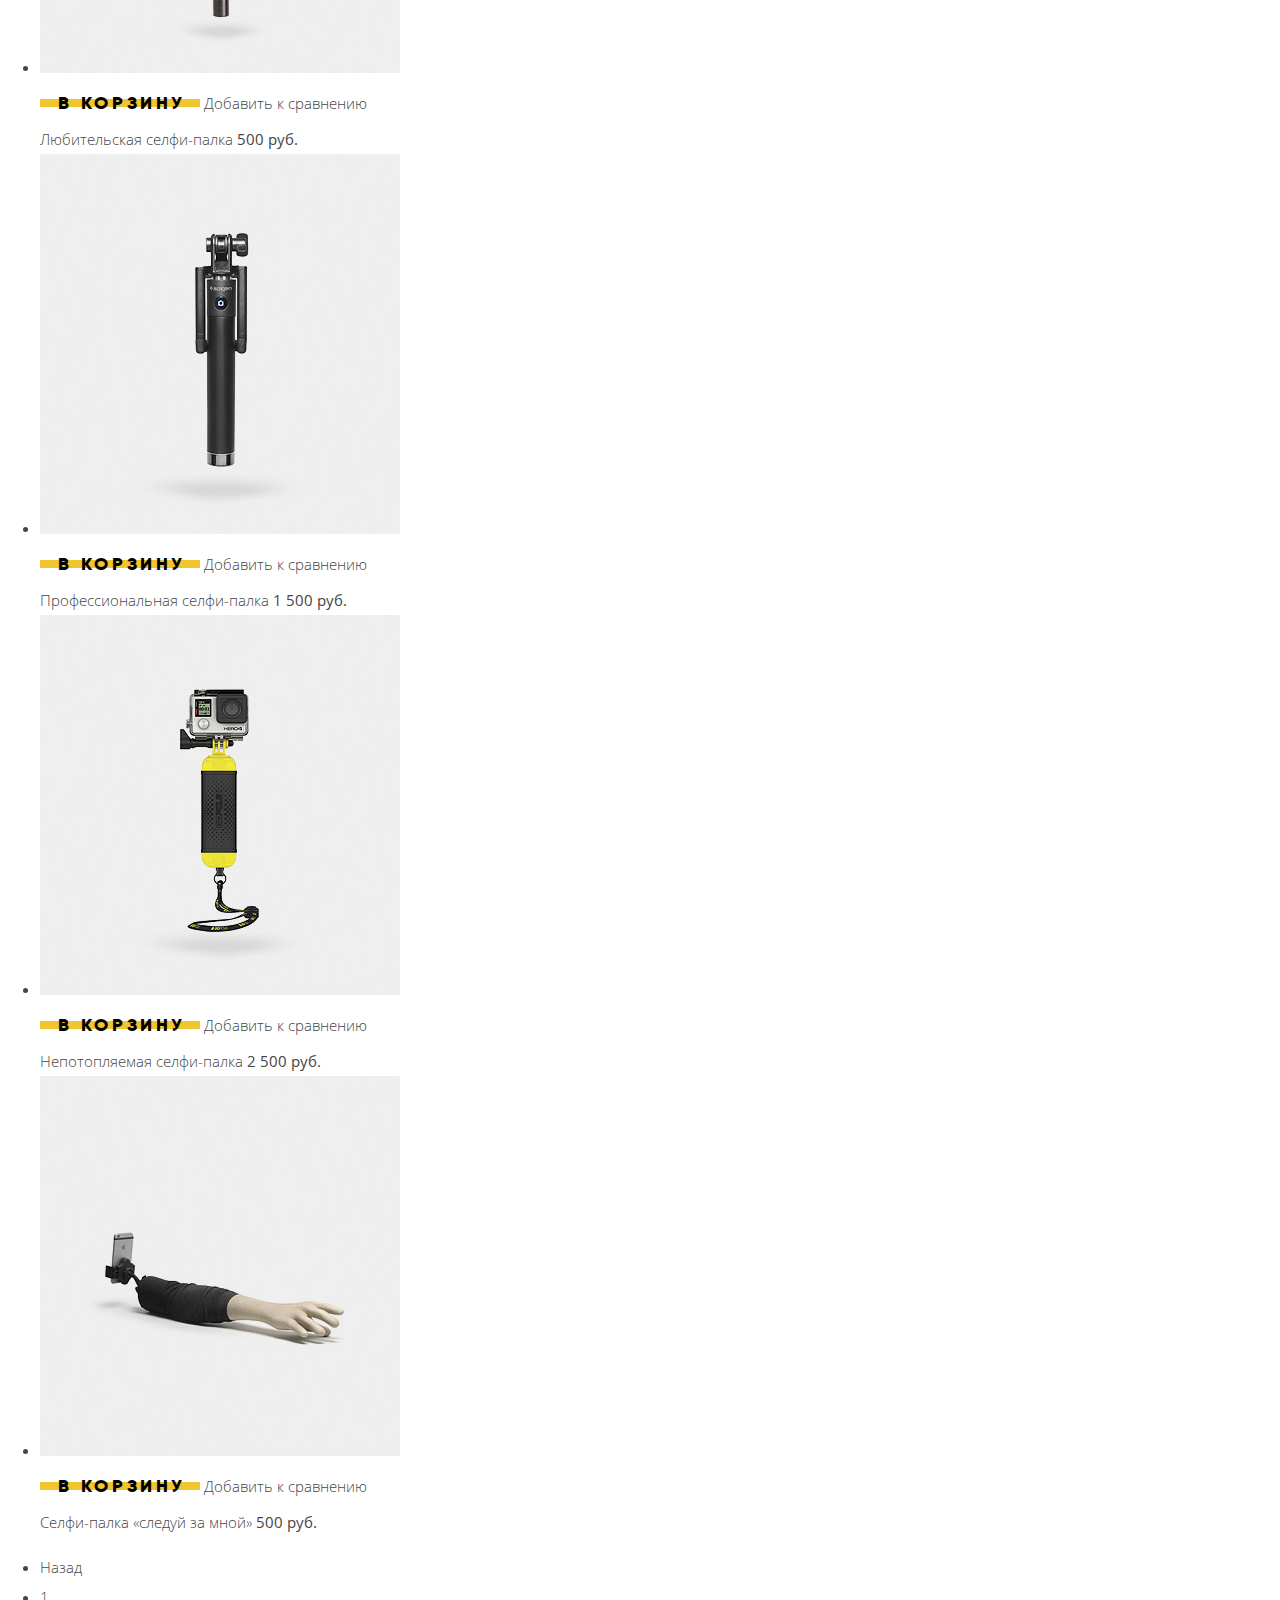
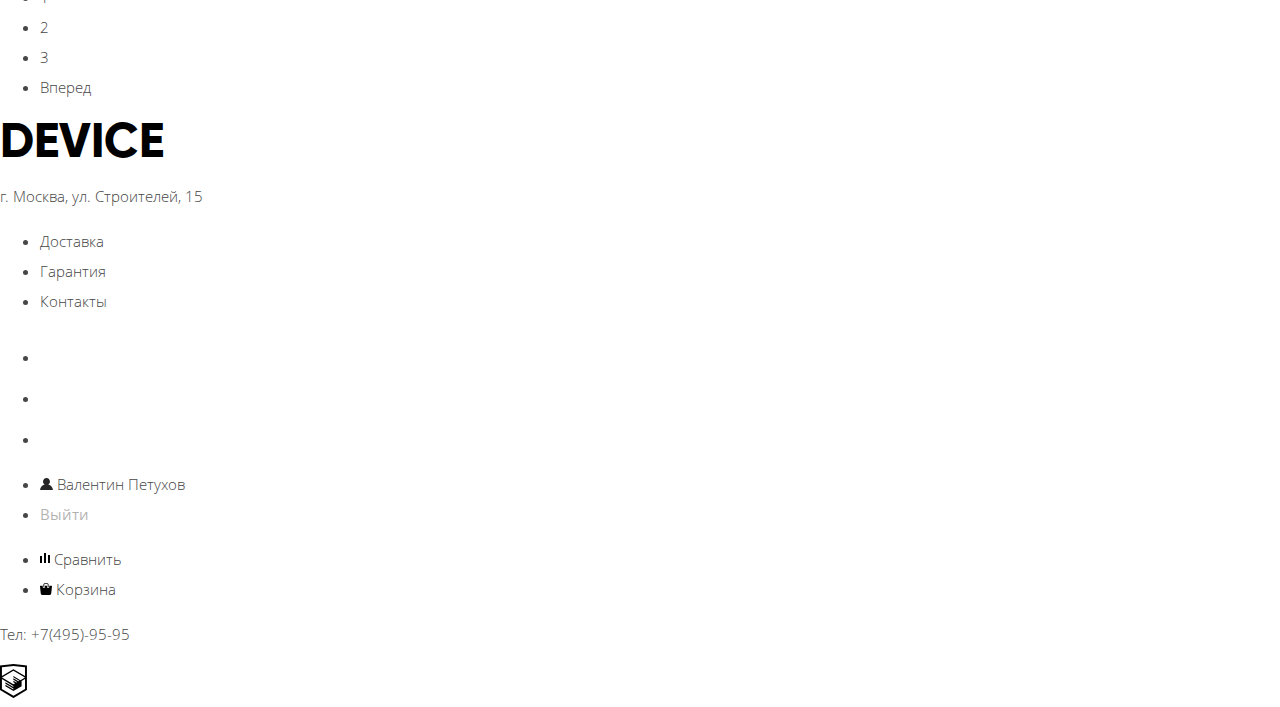
==== commit adb4a63e: "Сделал слайдер." ====
--- a/catalog.html
+++ b/catalog.html
@@ -320,7 +320,7 @@
         <ul class="footer-other-block">
           <li class="footer-user-navigation__item"><a href="#">
               <svg version="1.1" xmlns="http://www.w3.org/2000/svg" xmlns:xlink="http://www.w3.org/1999/xlink" x="0px"
-                y="0px" width="10px" height="10px" viewBox="0 0 10 10" enable-background="new 0 0 10 10" xml:space="preserve">
+                y="0px" width="10px" height="14px" viewBox="0 0 10 10" enable-background="new 0 0 10 10" xml:space="preserve">
                 <rect x="8" y="2" width="1.984" height="8" />
                 <rect y="3" width="1.984" height="7" />
                 <rect x="4" width="2" height="10" />
--- a/css/style.css
+++ b/css/style.css
@@ -26,7 +26,7 @@
   font-style: normal;
 }
 
-/* .visually-hidden:not(:focus):not(:active),
+.visually-hidden:not(:focus):not(:active),
 input[type="checkbox"].visually-hidden,
 input[type="radio"].visually-hidden {
   position: absolute;
@@ -42,7 +42,7 @@
   clip-path: inset(100%);
   clip: rect(0 0 0 0);
   overflow: hidden;
-} */
+}
 
 .clearfix:after {
   content: "";
@@ -357,11 +357,6 @@
   opacity: .3;
 }
 
-
-
-
-
-
 .main-navigation__list {
   margin: 0;
   margin-left: -35px;
@@ -480,4 +475,154 @@
 
 .menu-catalog__item:last-child {
   width: 100%;
-}+}
+
+/* Slider */
+
+.slider {
+  position: relative;
+  top: -111px;
+  counter-reset: countSlide;
+}
+
+.slider-controls {
+  min-width: 100px;
+  max-width: 250px;
+  min-height: 20px;
+  position: absolute;
+  top: 325px;
+  right: 61px;
+  display: flex;
+  flex-wrap: wrap;
+  align-items: center;
+}
+
+.slider-controls__item {
+  width: 10px;
+  height: 10px;
+  border: 1px solid black;
+  border-radius: 50%;
+  margin-right: 21px;
+  margin-bottom: 5px;
+  position: relative;
+}
+
+.slider-controls__item_active::before {
+  content: "";
+  width: 3px;
+  height: 3px;
+  border: 1px solid black;
+  border-radius: 50%;
+  top: 50%;
+  left: 50%;
+  transform: translate(-50%, -50%);
+  position: absolute;
+}
+
+.slide-list {
+  min-height: 520px;
+  margin: 0;
+  padding: 0;
+  list-style: none;
+}
+
+.slide-list__item {
+  display: flex;
+  top: 0;
+  position: absolute;
+  visibility: hidden;
+}
+
+.slide-list__item_active {
+  visibility: visible;
+  position: static;
+}
+
+.slide-wrapper {
+  max-width: 500px;
+  padding-top: 79px;
+  padding-right: 60px;
+  margin-left: 40px;
+  position: relative;
+}
+
+.slide-wrapper::before {
+  content: "";
+  width: 100px;
+  height: 7px;
+  top: 37px;
+  background-color: white;
+  position: absolute;
+}
+
+.slide-wrapper::after {
+  font-family: 'Gilroy', Arial, sans-serif;
+  font-weight: 900;
+  font-size: 179.2px;
+  line-height: 178.2px;
+  color: white;
+  counter-increment: countSlide;
+  content: counter(countSlide, decimal-leading-zero);
+  top: -13px;
+  right: 48px;
+  position: absolute;
+}
+
+.slide-list__item-title {
+  width: 500px;
+  margin-bottom: 19px;
+  font-family: 'Gilroy', Arial, sans-serif;
+  font-weight: 900;
+  font-size: 47px;
+  line-height: 56px;
+  color: black;
+  display: block;
+}
+
+.slide-list__item-text {
+  margin: 0;
+  margin-bottom: 42px;
+  padding: 0;
+  width: 480px;
+}
+
+.slide-list__item-btn {
+  width: 220px;
+  margin-bottom: 43px;
+}
+
+.properties-wrapper {
+  max-width: 100%;
+  overflow: auto;
+}
+
+.properties {
+  max-width: 500px;
+  height: 93px;
+  text-align: left;
+  border-collapse: collapse;
+  word-wrap:  break-word;
+}
+
+.descriptions__item {
+  padding: 0;
+  font-family: 'Gilroy', Arial, sans-serif;
+  font-weight: 300;
+  font-size: 36px;
+  line-height: 48px;
+  color: black;
+}
+
+.property {
+  vertical-align: top;
+}
+
+.property__item {
+  padding-right: 80px;
+  font-size: 13px;
+  line-height: 20px;
+}
+
+/* end slider */
+
+
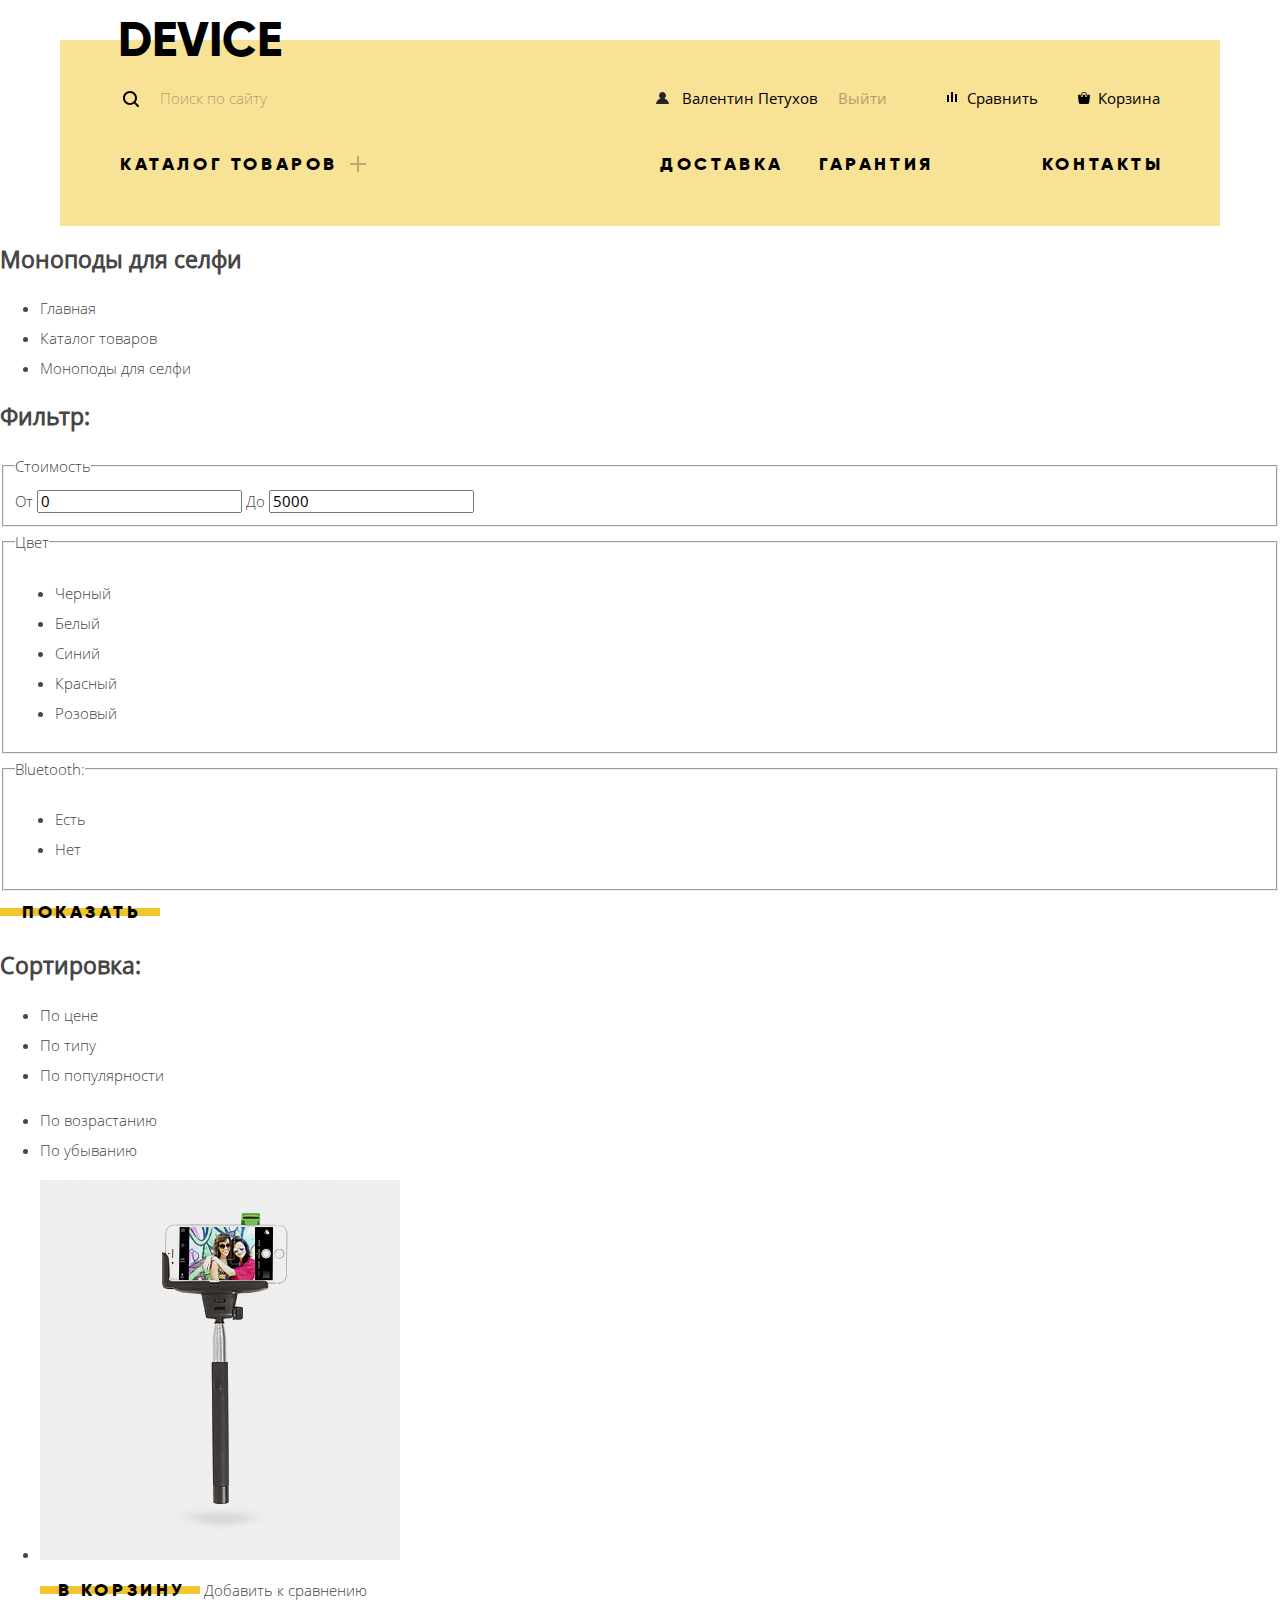
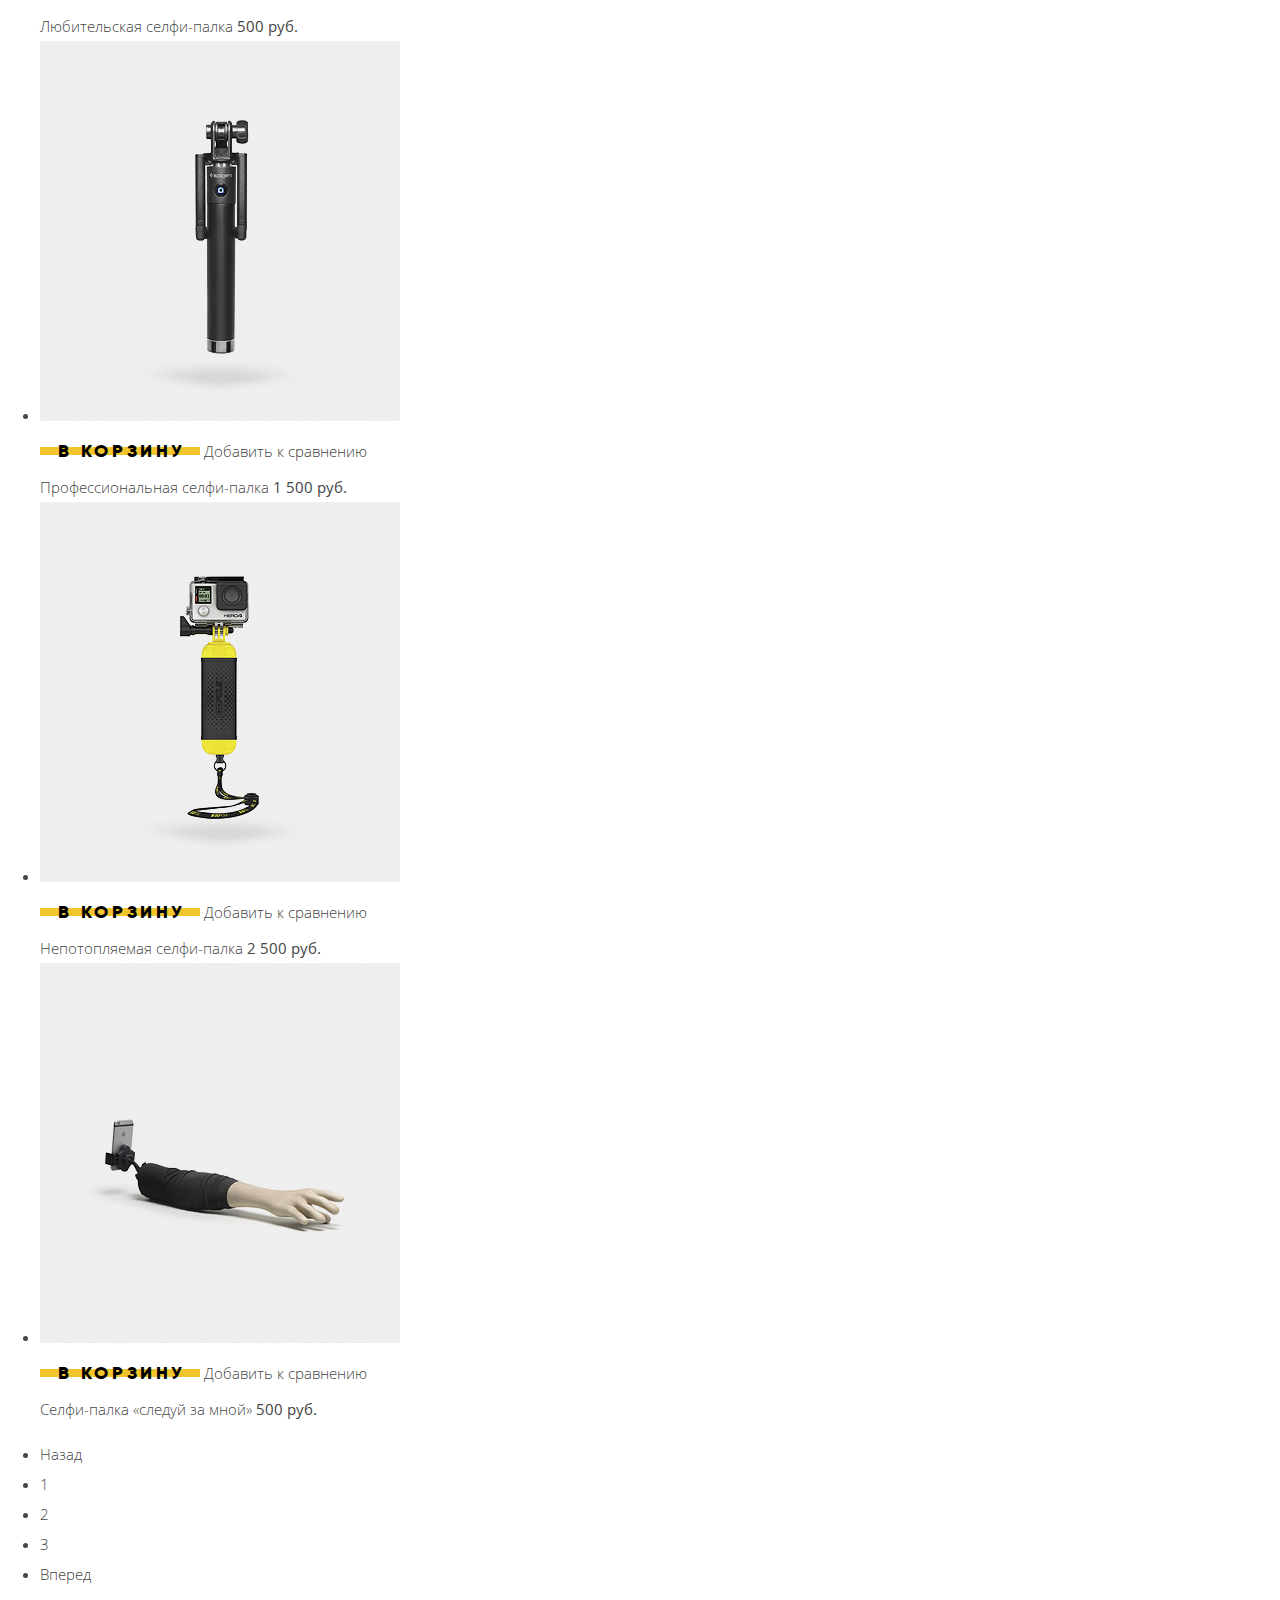
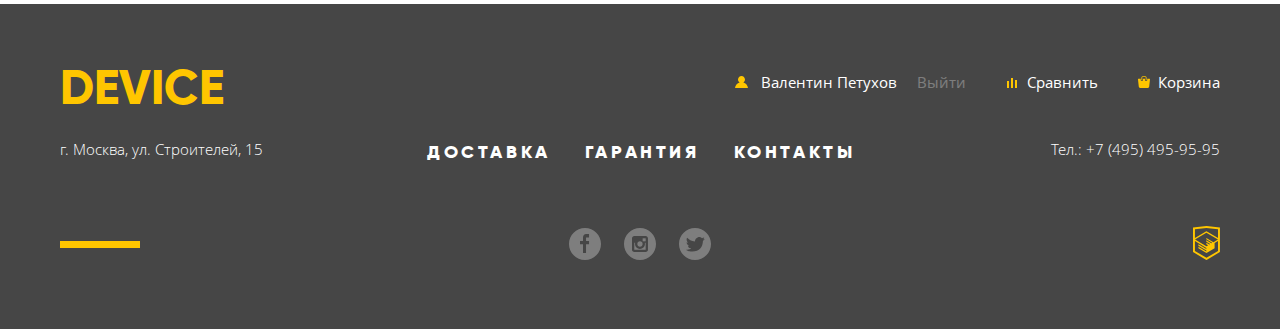
==== commit 682c19b5: "Сделал футер" ====
--- a/catalog.html
+++ b/catalog.html
@@ -21,7 +21,7 @@
         <span class="underscore"></span>
       </form>
       <div class="user-navigation">
-        <ul class="login-block">
+        <ul class="user-navigation__login-block">
           <li class="user-navigation__item user-navigation__item_login">
             <a href="#">
               <svg class="user-icon" version="1.1" xmlns="http://www.w3.org/2000/svg" xmlns:xlink="http://www.w3.org/1999/xlink"
@@ -36,7 +36,7 @@
             <a href="#">Выйти</a>
           </li>
         </ul>
-        <ul class="other-block">
+        <ul class="user-navigation__other-block">
           <li class="user-navigation__item"><a href="#">
               <svg version="1.1" xmlns="http://www.w3.org/2000/svg" xmlns:xlink="http://www.w3.org/1999/xlink" x="0px"
                 y="0px" width="10px" height="10px" viewBox="0 0 10 10" enable-background="new 0 0 10 10" xml:space="preserve">
@@ -240,122 +240,131 @@
   </main>
 
   <footer class="footer">
-    <div class="footer__left">
-      <a class="logo footer__logo">Device</a>
-      <p class="footer__address">г. Москва, ул. Строителей, 15</p>
-    </div>
-    <div class="footer__center">
-      <ul class="footer-serice-list">
-        <li><a href="#">Доставка</a></li>
-        <li><a href="#">Гарантия</a></li>
-        <li><a href="#">Контакты</a></li>
-      </ul>
-      <ul class="social-btn">
-        <li class="social-btn__item">
-          <a href="#">
-            <svg version="1.1" xmlns="http://www.w3.org/2000/svg" xmlns:xlink="http://www.w3.org/1999/xlink" x="0px" y="0px"
-              width="32px" height="32px" viewBox="0 0 32 32" enable-background="new 0 0 32 32" xml:space="preserve">
-              <path fill="#FFFFFF" d="M16,0C7.164,0,0,7.163,0,16s7.164,16,16,16c8.837,0,16-7.164,16-16S24.837,0,16,0z M20.062,9.455h-3.021
-             v3.444h3.021v3.445h-3.021v8.61h-3.021v-8.61H11v-3.445h3.021V9.455c0-1.902,1.353-3.445,3.021-3.445h3.021V9.455z" />
-            </svg>
-            <span class="visually-hidden">Фейсбук</span>
-          </a>
-        </li>
-        <li class="social-btn__item">
-          <a href="#">
-            <svg version="1.1" xmlns="http://www.w3.org/2000/svg" xmlns:xlink="http://www.w3.org/1999/xlink" x="0px" y="0px"
-              width="32px" height="32px" viewBox="0 0 32 32" enable-background="new 0 0 32 32" xml:space="preserve">
-              <g>
-                <path fill="#FFFFFF" d="M20.916,16c0,2.728-2.211,4.938-4.938,4.938S11.039,18.728,11.039,16c0-0.394,0.051-0.773,0.138-1.14
-                 h-0.897v6.838h11.396V14.86h-0.897C20.865,15.227,20.916,15.606,20.916,16z" />
-                <path fill="#FFFFFF" d="M15.978,18.659c1.466,0,2.659-1.193,2.659-2.659s-1.193-2.659-2.659-2.659
-                 c-1.466,0-2.659,1.193-2.659,2.659S14.511,18.659,15.978,18.659z" />
-                <rect x="18.637" y="10.302" fill="#FFFFFF" width="3.039" height="3.039" />
-                <path fill="#FFFFFF" d="M16,0C7.164,0,0,7.164,0,16c0,8.837,7.164,16,16,16c8.837,0,16-7.163,16-16C32,7.164,24.837,0,16,0z
-                  M23.955,21.698c0,1.254-1.025,2.279-2.279,2.279H10.279C9.026,23.978,8,22.952,8,21.698V10.302c0-1.253,1.026-2.279,2.279-2.279
-                 h11.396c1.254,0,2.279,1.026,2.279,2.279V21.698z" />
-              </g>
-            </svg>
-            <span class="visually-hidden">Инстаграм</span>
-          </a>
-        </li>
-        <li class="social-btn__item">
-          <a href="#">
-            <svg version="1.1" xmlns="http://www.w3.org/2000/svg" xmlns:xlink="http://www.w3.org/1999/xlink" x="0px" y="0px"
-              width="32px" height="32px" viewBox="0 0 32 32" enable-background="new 0 0 32 32" xml:space="preserve">
-              <g>
-              </g>
-              <g>
-                <path fill="#FFFFFF" d="M16,0C7.164,0,0,7.164,0,16c0,8.837,7.164,16,16,16c8.837,0,16-7.163,16-16C32,7.164,24.837,0,16,0z
-                  M23.944,12.809c-0.251,6.516-3.463,10.832-10.992,10.702c-0.14,0-0.205,0-0.233,0c-0.015,0-0.021,0-0.021,0
-                 c-0.029,0-0.094,0-0.232,0c-0.447,0-4.543-0.443-5.344-1.823c2.479,0.19,4.247-0.406,5.12-1.136
-                 c-1.048-0.289-2.923-0.461-3.251-2.848c0.384,0.104,0.618,0.221,1.299,0.113c-1.307-0.824-2.758-1.519-2.679-3.643
-                 c0.311,0.317,1.164,0.518,1.46,0.457c-0.768-0.233-2.149-3.244-0.974-4.781c1.984,1.79,4.075,3.482,7.804,3.643
-                 c0.227-2.214,1.24-3.699,3.168-4.325c1.84-0.479,3.255,0.26,3.901,1.138c0.737-0.224,1.453-0.466,2.193-0.685
-                 c-0.004,0.833-0.569,1.463-0.935,1.709c0.747,0.165,1.423-0.475,1.423-0.475C25.467,11.818,24.557,12.58,23.944,12.809z" />
-              </g>
-            </svg>
-            <span class="visually-hidden">Твиттер</span>
-          </a>
-        </li>
-      </ul>
-    </div>
-    <div class="footer__right">
-      <div class="footer-user-navigation">
-        <ul class="footer-login-block">
-          <li class="footer-user-navigation__item footer-user-navigation__item_login">
-            <a href="#">
-              <svg class="user-icon" version="1.1" xmlns="http://www.w3.org/2000/svg" xmlns:xlink="http://www.w3.org/1999/xlink"
-                x="0px" y="0px" width="13px" height="12px" viewBox="0 0 13 12" enable-background="new 0 0 13 12"
+      <div class="container">
+        <div class="footer__left">
+          <a class="logo footer__logo" href="index.html">Device</a>
+          <p class="footer__address">г. Москва, ул. Строителей, 15</p>
+        </div>
+        <div class="footer__right">
+  
+          <div class="user-navigation">
+            <ul class="user-navigation__login-block">
+              <li class="user-navigation__item user-navigation__item_login">
+                <a href="#">
+                  <svg version="1.1" xmlns="http://www.w3.org/2000/svg" xmlns:xlink="http://www.w3.org/1999/xlink" x="0px"
+                    y="0px" width="13px" height="12px" viewBox="0 0 13 12" enable-background="new 0 0 13 12" xml:space="preserve">
+                    <path d="M0.032,12h12.937c-0.163-2.643-2.074-4.837-4.671-5.543C9.306,5.846,9.985,4.75,9.985,3.485
+                      C9.985,1.561,8.425,0,6.5,0S3.015,1.561,3.015,3.485c0,1.264,0.68,2.361,1.688,2.972C2.106,7.163,0.194,9.357,0.032,12z" /></svg>
+                  Валентин Петухов
+                </a>
+              </li>
+              <li class="user-navigation__item user-navigation__item_exit">
+                <a href="#">Выйти</a>
+              </li>
+            </ul>
+            <ul class="user-navigation__other-block">
+              <li class="user-navigation__item"><a href="#">
+                  <svg version="1.1" xmlns="http://www.w3.org/2000/svg" xmlns:xlink="http://www.w3.org/1999/xlink" x="0px"
+                    y="0px" width="10px" height="14px" viewBox="0 0 10 10" enable-background="new 0 0 10 10" xml:space="preserve">
+                    <rect x="8" y="2" width="1.984" height="8" />
+                    <rect y="3" width="1.984" height="7" />
+                    <rect x="4" width="2" height="10" />
+                  </svg>
+  
+                  Сравнить
+                </a>
+              </li>
+              <li class="user-navigation__item">
+                <a href="#">
+                  <svg version="1.1" xmlns="http://www.w3.org/2000/svg" xmlns:xlink="http://www.w3.org/1999/xlink" x="0px"
+                    y="0px" width="12px" height="12px" viewBox="0 0 12 12" enable-background="new 0 0 12 12" xml:space="preserve">
+                    <g>
+                      <path d="M11.864,3.017c-0.082-0.098-0.203-0.154-0.327-0.154H9.225V4.09c0,0.563-0.484,1.022-1.08,1.022
+                    c-0.594,0-1.078-0.458-1.078-1.022V2.863H4.909V4.09c0,0.563-0.485,1.022-1.08,1.022c-0.595,0-1.078-0.458-1.078-1.022V2.863H0.438
+                    c-0.125,0-0.243,0.056-0.327,0.154C0.028,3.115-0.012,3.245,0.003,3.375l0.776,7.134c0.015,0.806,0.642,1.455,1.411,1.455h7.595
+                    c0.77,0,1.396-0.649,1.411-1.455l0.776-7.134C11.987,3.245,11.946,3.115,11.864,3.017z" />
+                      <path d="M3.829,4.499c0.239,0,0.433-0.184,0.433-0.409V1.84c0-0.632,0.672-1.022,1.295-1.022h1.079
+                    c0.655,0,1.078,0.401,1.078,1.022v2.25c0,0.225,0.194,0.409,0.431,0.409c0.239,0,0.433-0.184,0.433-0.409V1.84
+                    C8.577,0.773,7.761,0,6.636,0H5.557C4.367,0,3.398,0.826,3.398,1.84v2.25C3.398,4.315,3.592,4.499,3.829,4.499z" />
+                    </g>
+                  </svg>
+                  Корзина</a>
+              </li>
+            </ul>
+          </div>
+  
+          <div class="footer-wrapper">
+            <div class="footer-wrapper-left">
+              <ul class="footer-serice-list">
+                <li class="footer-serice-list__item"><a href="#">Доставка</a></li>
+                <li class="footer-serice-list__item"><a href="#">Гарантия</a></li>
+                <li class="footer-serice-list__item"><a href="#">Контакты</a></li>
+              </ul>
+              <ul class="social-btn">
+                <li class="social-btn__item">
+                  <a href="#">
+                    <svg version="1.1" xmlns="http://www.w3.org/2000/svg" xmlns:xlink="http://www.w3.org/1999/xlink" x="0px"
+                      y="0px" width="32px" height="32px" viewBox="0 0 32 32" enable-background="new 0 0 32 32" xml:space="preserve">
+                      <path fill="#FFFFFF" d="M16,0C7.164,0,0,7.163,0,16s7.164,16,16,16c8.837,0,16-7.164,16-16S24.837,0,16,0z M20.062,9.455h-3.021
+                v3.444h3.021v3.445h-3.021v8.61h-3.021v-8.61H11v-3.445h3.021V9.455c0-1.902,1.353-3.445,3.021-3.445h3.021V9.455z" />
+                    </svg>
+                    <span class="visually-hidden">Фейсбук</span>
+                  </a>
+                </li>
+                <li class="social-btn__item">
+                  <a href="#">
+                    <svg version="1.1" xmlns="http://www.w3.org/2000/svg" xmlns:xlink="http://www.w3.org/1999/xlink" x="0px"
+                      y="0px" width="32px" height="32px" viewBox="0 0 32 32" enable-background="new 0 0 32 32" xml:space="preserve">
+                      <g>
+                        <path fill="#FFFFFF" d="M20.916,16c0,2.728-2.211,4.938-4.938,4.938S11.039,18.728,11.039,16c0-0.394,0.051-0.773,0.138-1.14
+                    h-0.897v6.838h11.396V14.86h-0.897C20.865,15.227,20.916,15.606,20.916,16z" />
+                        <path fill="#FFFFFF" d="M15.978,18.659c1.466,0,2.659-1.193,2.659-2.659s-1.193-2.659-2.659-2.659
+                    c-1.466,0-2.659,1.193-2.659,2.659S14.511,18.659,15.978,18.659z" />
+                        <rect x="18.637" y="10.302" fill="#FFFFFF" width="3.039" height="3.039" />
+                        <path fill="#FFFFFF" d="M16,0C7.164,0,0,7.164,0,16c0,8.837,7.164,16,16,16c8.837,0,16-7.163,16-16C32,7.164,24.837,0,16,0z
+                      M23.955,21.698c0,1.254-1.025,2.279-2.279,2.279H10.279C9.026,23.978,8,22.952,8,21.698V10.302c0-1.253,1.026-2.279,2.279-2.279
+                    h11.396c1.254,0,2.279,1.026,2.279,2.279V21.698z" />
+                      </g>
+                    </svg>
+                    <span class="visually-hidden">Инстаграм</span>
+                  </a>
+                </li>
+                <li class="social-btn__item">
+                  <a href="#">
+                    <svg version="1.1" xmlns="http://www.w3.org/2000/svg" xmlns:xlink="http://www.w3.org/1999/xlink" x="0px"
+                      y="0px" width="32px" height="32px" viewBox="0 0 32 32" enable-background="new 0 0 32 32" xml:space="preserve">
+                      <g>
+                      </g>
+                      <g>
+                        <path fill="#FFFFFF" d="M16,0C7.164,0,0,7.164,0,16c0,8.837,7.164,16,16,16c8.837,0,16-7.163,16-16C32,7.164,24.837,0,16,0z
+                      M23.944,12.809c-0.251,6.516-3.463,10.832-10.992,10.702c-0.14,0-0.205,0-0.233,0c-0.015,0-0.021,0-0.021,0
+                    c-0.029,0-0.094,0-0.232,0c-0.447,0-4.543-0.443-5.344-1.823c2.479,0.19,4.247-0.406,5.12-1.136
+                    c-1.048-0.289-2.923-0.461-3.251-2.848c0.384,0.104,0.618,0.221,1.299,0.113c-1.307-0.824-2.758-1.519-2.679-3.643
+                    c0.311,0.317,1.164,0.518,1.46,0.457c-0.768-0.233-2.149-3.244-0.974-4.781c1.984,1.79,4.075,3.482,7.804,3.643
+                    c0.227-2.214,1.24-3.699,3.168-4.325c1.84-0.479,3.255,0.26,3.901,1.138c0.737-0.224,1.453-0.466,2.193-0.685
+                    c-0.004,0.833-0.569,1.463-0.935,1.709c0.747,0.165,1.423-0.475,1.423-0.475C25.467,11.818,24.557,12.58,23.944,12.809z" />
+                      </g>
+                    </svg>
+                    <span class="visually-hidden">Твиттер</span>
+                  </a>
+                </li>
+              </ul>
+            </div>
+  
+            <div class="footer-wrapper-right">
+              <p class="phone">Тел.:
+                <a class="phone__number" href="tel:+74954959595">+7 (495) 495-95-95</a>
+              </p>
+              <svg class="logo-html-academy" version="1.1" xmlns="http://www.w3.org/2000/svg" xmlns:xlink="http://www.w3.org/1999/xlink"
+                x="0px" y="0px" width="26.943px" height="34.09px" viewBox="0 0 26.943 34.09" enable-background="new 0 0 26.943 34.09"
                 xml:space="preserve">
-                <path fill="#272525" d="M0.032,12h12.937c-0.163-2.643-2.074-4.837-4.671-5.543C9.306,5.846,9.985,4.75,9.985,3.485
-                  C9.985,1.561,8.425,0,6.5,0S3.015,1.561,3.015,3.485c0,1.264,0.68,2.361,1.688,2.972C2.106,7.163,0.194,9.357,0.032,12z" /></svg>
-              Валентин Петухов
-            </a>
-          </li>
-          <li class="user-navigation__item user-navigation__item_exit">
-            <a href="#">Выйти</a>
-          </li>
-        </ul>
-        <ul class="footer-other-block">
-          <li class="footer-user-navigation__item"><a href="#">
-              <svg version="1.1" xmlns="http://www.w3.org/2000/svg" xmlns:xlink="http://www.w3.org/1999/xlink" x="0px"
-                y="0px" width="10px" height="14px" viewBox="0 0 10 10" enable-background="new 0 0 10 10" xml:space="preserve">
-                <rect x="8" y="2" width="1.984" height="8" />
-                <rect y="3" width="1.984" height="7" />
-                <rect x="4" width="2" height="10" />
+                <path d="M13.62,0.017L13.472,0L0,1.412v24.661l13.473,8.017l13.43-7.99l0.042-0.025V1.412L13.62,0.017z M25.019,12.127L13.495,5.334 L13.494,5.23l-0.087,0.05l-0.088-0.056v0.109L1.925,12.118V3.147l11.548-1.212l11.547,1.212V12.127z M13.405,6.787L24.923,13.5 l-4.479,2.64l-7.093-4.221l-0.014,1.415l5.904,3.513l-0.86,0.507l-5.03-2.992l-0.014,1.415l3.827,2.275l-0.782,0.523l-3.031-1.787 l-0.014,1.413l1.853,1.091l-1.8,1.081L2.034,13.622L13.405,6.787z M1.925,15.127l11.411,6.791l0.016,1.044L5.41,18.234L5.395,19.65 l7.979,4.795l0.018,1.076l-7.973-4.74l-0.013,1.414l8.021,4.822l0.046,0.025l8.143-4.872l-0.011-5.177l3.415-2.036v10.021 L13.472,31.85L1.925,24.979V15.127z" />
               </svg>
-              Сравнить
-            </a>
-          </li>
-          <li class="footer-user-navigation__item">
-            <a href="#">
-              <svg version="1.1" xmlns="http://www.w3.org/2000/svg" xmlns:xlink="http://www.w3.org/1999/xlink" x="0px"
-                y="0px" width="12px" height="12px" viewBox="0 0 12 12" enable-background="new 0 0 12 12" xml:space="preserve">
-                <g>
-                  <path d="M11.864,3.017c-0.082-0.098-0.203-0.154-0.327-0.154H9.225V4.09c0,0.563-0.484,1.022-1.08,1.022
-                c-0.594,0-1.078-0.458-1.078-1.022V2.863H4.909V4.09c0,0.563-0.485,1.022-1.08,1.022c-0.595,0-1.078-0.458-1.078-1.022V2.863H0.438
-                c-0.125,0-0.243,0.056-0.327,0.154C0.028,3.115-0.012,3.245,0.003,3.375l0.776,7.134c0.015,0.806,0.642,1.455,1.411,1.455h7.595
-                c0.77,0,1.396-0.649,1.411-1.455l0.776-7.134C11.987,3.245,11.946,3.115,11.864,3.017z" />
-                  <path d="M3.829,4.499c0.239,0,0.433-0.184,0.433-0.409V1.84c0-0.632,0.672-1.022,1.295-1.022h1.079
-                c0.655,0,1.078,0.401,1.078,1.022v2.25c0,0.225,0.194,0.409,0.431,0.409c0.239,0,0.433-0.184,0.433-0.409V1.84
-                C8.577,0.773,7.761,0,6.636,0H5.557C4.367,0,3.398,0.826,3.398,1.84v2.25C3.398,4.315,3.592,4.499,3.829,4.499z" />
-                </g>
-              </svg>
-              Корзина</a>
-          </li>
-        </ul>
+            </div>
+          </div>
+        </div>
       </div>
-      <p class="phone">Тел:
-        <a class="phone__number" href="tel:+74959595">+7(495)-95-95</a>
-      </p>
-      <svg class="logo-html-academy" version="1.1" xmlns="http://www.w3.org/2000/svg" xmlns:xlink="http://www.w3.org/1999/xlink"
-        x="0px" y="0px" width="26.943px" height="34.09px" viewBox="0 0 26.943 34.09" enable-background="new 0 0 26.943 34.09"
-        xml:space="preserve">
-        <path d="M13.62,0.017L13.472,0L0,1.412v24.661l13.473,8.017l13.43-7.99l0.042-0.025V1.412L13.62,0.017z M25.019,12.127L13.495,5.334 L13.494,5.23l-0.087,0.05l-0.088-0.056v0.109L1.925,12.118V3.147l11.548-1.212l11.547,1.212V12.127z M13.405,6.787L24.923,13.5 l-4.479,2.64l-7.093-4.221l-0.014,1.415l5.904,3.513l-0.86,0.507l-5.03-2.992l-0.014,1.415l3.827,2.275l-0.782,0.523l-3.031-1.787 l-0.014,1.413l1.853,1.091l-1.8,1.081L2.034,13.622L13.405,6.787z M1.925,15.127l11.411,6.791l0.016,1.044L5.41,18.234L5.395,19.65 l7.979,4.795l0.018,1.076l-7.973-4.74l-0.013,1.414l8.021,4.822l0.046,0.025l8.143-4.872l-0.011-5.177l3.415-2.036v10.021 L13.472,31.85L1.925,24.979V15.127z" />
-      </svg>
-    </div>
-  </footer>
+    </footer>
 </body>
 
 </html>--- a/css/style.css
+++ b/css/style.css
@@ -94,6 +94,7 @@
 }
 
 .logo {
+  display: block;
   font-family: 'Gilroy', Arial, sans-serif;
   font-weight: 900;
   font-size: 48px;
@@ -110,6 +111,11 @@
 
 .logo:active {
   opacity: .3;
+}
+
+.logo:not([href]):hover,
+.logo:not([href]):active {
+  opacity: 1;
 }
 
 .btn {
@@ -133,6 +139,7 @@
   cursor: default;
   position: relative;
   background-color: transparent;
+  z-index: 1;
 }
 
 .btn::first-letter {
@@ -164,7 +171,7 @@
 }
 
 .header {
-  min-height: 299px;
+  min-height: 186px;
   margin-top: 40px;
   background-color: #f7e296;
   position: relative;
@@ -298,21 +305,21 @@
   flex-shrink: 0;
 }
 
-.login-block,
-.other-block {
+.user-navigation__login-block,
+.user-navigation__other-block {
   margin: 0;
   padding: 0;
   list-style: none;
   display: flex;
 }
 
-.login-block {
+.user-navigation__login-block {
   margin-right: -20px;
   justify-content: flex-start;
   flex-wrap: wrap;
 }
 
-.login-block > .user-navigation__item {
+.user-navigation__login-block > .user-navigation__item {
   margin-right: 20px;
 }
 
@@ -329,7 +336,7 @@
   padding-left: 26px;
 }
 
-.other-block {
+.user-navigation__other-block {
   width: 213px;
   justify-content: space-between;
   margin-left: 60px;
@@ -422,7 +429,6 @@
 
 .menu-catalog:hover > .menu-catalog__list {
   visibility: visible;
-  /* display: flex; */
 }
 
 .menu-catalog__list {
@@ -448,7 +454,6 @@
   align-content: flex-start;
   z-index: 5;
 
-  /* display: none; */
   visibility: hidden;
 }
 
@@ -480,9 +485,11 @@
 /* Slider */
 
 .slider {
-  position: relative;
-  top: -111px;
+  padding-top: 2px;
+  position: relative;
   counter-reset: countSlide;
+  background-image: linear-gradient(to bottom, #f7e296 113px, transparent 113px);
+  margin-bottom: 72px;
 }
 
 .slider-controls {
@@ -490,7 +497,7 @@
   max-width: 250px;
   min-height: 20px;
   position: absolute;
-  top: 325px;
+  top: 327px;
   right: 61px;
   display: flex;
   flex-wrap: wrap;
@@ -504,13 +511,15 @@
   border-radius: 50%;
   margin-right: 21px;
   margin-bottom: 5px;
+  z-index: 3;
+  cursor: pointer;
   position: relative;
 }
 
 .slider-controls__item_active::before {
   content: "";
-  width: 3px;
-  height: 3px;
+  width: 2px;
+  height: 2px;
   border: 1px solid black;
   border-radius: 50%;
   top: 50%;
@@ -577,6 +586,8 @@
   line-height: 56px;
   color: black;
   display: block;
+  position: relative;
+  z-index: 1;
 }
 
 .slide-list__item-text {
@@ -625,4 +636,463 @@
 
 /* end slider */
 
-
+.popular-products {
+  margin-bottom: 81px;
+}
+
+.popular-products__list {
+  margin: 0;
+  margin-left: -40px;
+  padding: 0;
+  font-size: 0;
+  list-style: none;
+}
+
+.popular-product {
+  display: inline-block;
+  vertical-align: top;
+  margin-left: 40px;
+}
+
+.popular-product > a {
+  width: 160px;
+  min-height: 240px;
+  
+  font-family: 'Gilroy', Arial, sans-serif;
+  font-weight: 900;
+  font-size: 18px;
+  color: black;
+  line-height: 24px;
+  display: block;
+  
+  position: relative;
+} 
+
+.popular-product > a::before {
+  content: "";
+  height: 160px;
+  display: block;
+  margin-bottom: 33px;
+  background-color: #f7e296;
+  transition: background-color 400ms;
+}
+
+.popular-product > a::after {
+  content: "";
+  width: 100%;
+  height: 160px;
+  position: absolute;
+  top: 0;
+  left: 0;
+  background-position: center center;
+  background-repeat: no-repeat;
+}
+
+.popular-product.vr > a::after {
+  background-image: url("data:image/svg+xml,%3Csvg version='1.1' xmlns='http://www.w3.org/2000/svg' xmlns:xlink='http://www.w3.org/1999/xlink' x='0px' y='0px' width='97px' height='55px' viewBox='0 0 97 55' enable-background='new 0 0 97 55' xml:space='preserve'%3E%3Cg id='Layer_1_1_'%3E%3C/g%3E%3Cg%3E%3Cpath fill='%23363636' d='M84.131,32.639V20.003c0-1.309,1.045-2.37,2.335-2.37l8.326,1.581V11.02c0-2.355-1.708-3.431-4.202-4.265 l-23.187-6.58c1.616,1.391,1.889,2.04,1.889,4.396v45.209c0,2.356-0.45,4.066-1.967,5.21l23.265-7.065 c2.401-0.833,4.202-4.216,4.202-6.572V33.44l-8.326,1.567C85.176,35.009,84.131,33.947,84.131,32.639z'/%3E%3Cpath fill='%23363636' d='M95.129,20.979l-7.598-1.444c-1.008,0-1.824,0.829-1.824,1.851v9.868c0,1.023,0.816,1.852,1.824,1.852 l7.598-1.431c1.154-0.419,1.824-0.829,1.824-1.852V22.83C96.953,21.808,96.187,21.323,95.129,20.979z'/%3E%3Cpath fill='%23363636' d='M67.17,4.483c0-5.08-4.232-4.459-4.232-4.459S5.832,4.738,2.838,5.145S0.001,9.532,0.001,9.532 S0,42.069,0,45.812s2.599,3.753,2.599,3.753l16.477,1.403L27.212,39.3c0,0,1.109-1.828,2.505-1.828 c1.397,0,2.432,1.861,2.432,1.861l9.061,13.521c0,0,18.895,1.909,22.521,1.909c3.626-0.001,3.439-5.024,3.439-5.024 S67.17,9.563,67.17,4.483z M12.982,37.192c-3.698,0-6.696-4.601-6.696-10.275s2.998-10.275,6.696-10.275 c3.698,0,6.696,4.601,6.696,10.275S16.68,37.192,12.982,37.192z M49.14,38.618c-4.662,0-8.441-5.239-8.441-11.701 c0-6.463,3.78-11.702,8.441-11.702c4.662,0,8.442,5.239,8.442,11.702C57.582,33.379,53.802,38.618,49.14,38.618z'/%3E%3C/g%3E%3C/svg%3E");
+}
+
+.popular-product.selfi > a::after {
+  background-image: url("data:image/svg+xml,%3Csvg version='1.1' xmlns='http://www.w3.org/2000/svg' xmlns:xlink='http://www.w3.org/1999/xlink' x='0px' y='0px' width='86px' height='117px' viewBox='0 0 86 117' enable-background='new 0 0 86 117' xml:space='preserve'%3E%3Cg%3E%3Cpath fill='%23363636' d='M82.821,4.011H3.33c-1.761,0-3.188,1.427-3.188,3.188v46.413c0,1.763,1.427,3.189,3.188,3.189h79.492 c1.762,0,3.189-1.427,3.189-3.189V7.199C86.011,5.438,84.583,4.011,82.821,4.011z M8.392,37.236H8.166 c-1.762,0-3.189-1.429-3.189-3.189v-7.283c0-1.761,1.427-3.188,3.189-3.188h0.226V37.236z M69.623,52.408H13.341V8.402h56.282 V52.408z M78.4,34.552c-2.289,0-4.146-1.855-4.146-4.147s1.856-4.147,4.146-4.147c2.291,0,4.148,1.855,4.148,4.147 S80.691,34.552,78.4,34.552z'/%3E%3Crect x='31.497' fill='%23363636' width='23.157' height='2.758'/%3E%3Cpath fill='%23363636' d='M46.608,64.861v-2.973h8.046v-2.758H31.498v2.758h8.045v35.246c-2.139,0.938-3.635,3.072-3.635,5.559V117 h14.335v-14.307c0-2.486-1.495-4.621-3.636-5.557v-27.99h4.796l5.051,1.213v-6.711l-5.051,1.213H46.608z'/%3E%3C/g%3E%3Cg id='Layer_1_1_'%3E%3C/g%3E%3C/svg%3E%0A");
+  background-position: 38px 41px; 
+}
+
+.popular-product.action-camera > a::after {
+  background-image: url("data:image/svg+xml,%3Csvg version='1.1' xmlns='http://www.w3.org/2000/svg' xmlns:xlink='http://www.w3.org/1999/xlink' x='0px' y='0px' width='71px' height='87px' viewBox='0 0 71 87' enable-background='new 0 0 71 87' xml:space='preserve'%3E%3Cg%3E%3Cpath fill='%23363636' d='M53.349,1.49c0-0.736-0.578-1.49-1.311-1.49H9.053C8.32,0,7.672,0.754,7.672,1.49v3.522h45.676V1.49z'/%3E%3Cpath fill='%23363636' d='M54.202,81.809h-9.597V71.426h-6.958v2.507H18.774c-0.537-1.254-1.757-2.148-3.181-2.148H3.559 C1.642,71.784,0,73.387,0,75.311v3.018c0,1.924,1.642,3.48,3.559,3.48h12.035c1.511,0,2.792-0.896,3.269-2.326h18.785v2.326H28.13 c-0.533,0-1.01,0.437-1.01,0.972v3.172c0,0.535,0.478,1.048,1.01,1.048h26.072c0.533,0,0.93-0.513,0.93-1.048V82.78 C55.132,82.245,54.735,81.809,54.202,81.809z'/%3E%3Cpath fill='%23363636' d='M60.666,12.39c-0.861-2.937-3.567-5.05-6.771-5.05H7.148C3.25,7.34,0,10.449,0,14.361v46.9 c0,3.912,3.25,7.121,7.148,7.121h46.747c3.898,0,7.126-3.209,7.126-7.121V50.915c6.066-4.204,10.001-11.211,10.001-19.164 C71.021,23.672,66.89,16.57,60.666,12.39z M12.238,62.151c-3.259,0-5.901-2.65-5.901-5.921c0-3.27,2.642-5.922,5.901-5.922 s5.902,2.652,5.902,5.922C18.14,59.501,15.497,62.151,12.238,62.151z M18.199,29.546c0,0.786-0.635,1.422-1.418,1.422H7.841 c-0.783,0-1.418-0.637-1.418-1.422V15.386c0-0.786,0.635-1.423,1.418-1.423h8.939c0.783,0,1.418,0.637,1.418,1.423V29.546z M47.762,51.858c-11.076,0-20.057-9.01-20.057-20.123s8.98-20.124,20.057-20.124c11.077,0,20.058,9.01,20.058,20.124 S58.839,51.858,47.762,51.858z'/%3E%3Cellipse fill='%23363636' cx='47.762' cy='31.735' rx='12.188' ry='12.229'/%3E%3Ccircle fill='%23363636' cx='31.562' cy='31.736' r='1.435'/%3E%3Ccircle fill='%23363636' cx='63.963' cy='31.736' r='1.435'/%3E%3Ccircle fill='%23363636' cx='39.109' cy='17.994' r='1.435'/%3E%3Cellipse fill='%23363636' cx='56.415' cy='45.476' rx='1.43' ry='1.436'/%3E%3Ccircle fill='%23363636' cx='55.697' cy='17.565' r='1.435'/%3E%3Ccircle fill='%23363636' cx='39.828' cy='45.906' r='1.435'/%3E%3C/g%3E%3C/svg%3E%0A");
+  background-position: 49px 38px; 
+}
+
+.popular-product.fitness-braslet > a::after {
+  background-image: url("data:image/svg+xml,%3Csvg version='1.1' xmlns='http://www.w3.org/2000/svg' xmlns:xlink='http://www.w3.org/1999/xlink' x='0px' y='0px' width='107px' height='65px' viewBox='0 0 107 65' enable-background='new 0 0 107 65' xml:space='preserve'%3E%3Cg%3E%3Cpath fill='%23363636' d='M98.967,4.074c0.752,1.441,1.209,3.08,1.209,4.818v21.102c0,4.616-3.092,8.527-7.246,9.9 c-1.325,3.987-3.778,7.854-8.051,10.432c-8.676,5.231-31.124,4.837-31.198,4.837c-0.078,0-22.513,0.395-31.189-4.837 c-4.216-2.545-6.708-6.347-8.042-10.279c-4.418-1.209-7.756-5.251-7.756-10.053V8.893c0-1.688,0.427-3.282,1.139-4.693 C4.17,5.109,0,6.918,0,10.434c0,6.243,0,25.687,0,29.983C0,50.668,11.839,64.85,53.657,64.85c41.82,0,53.657-14.182,53.657-24.433 c0-4.296,0-23.74,0-29.983C107.313,6.75,102.738,4.94,98.967,4.074z'/%3E%3Cpath fill='%23363636' d='M20.561,38.459h65.523c5.564,0,10.074-4.513,10.074-10.077V9.935c0-5.563-4.51-10.075-10.074-10.075H20.561 c-5.564,0-10.075,4.511-10.075,10.075v18.447C10.486,33.946,14.997,38.459,20.561,38.459z M83.695,9.468 c0.867,0,1.569,0.703,1.569,1.57c0,0.866-0.702,1.569-1.569,1.569s-1.568-0.703-1.568-1.569 C82.127,10.17,82.828,9.468,83.695,9.468z M83.695,13.507c0.867,0,1.569,0.703,1.569,1.568c0,0.867-0.702,1.569-1.569,1.569 s-1.568-0.702-1.568-1.569C82.127,14.21,82.828,13.507,83.695,13.507z M83.695,17.546c0.867,0,1.569,0.702,1.569,1.569 c0,0.866-0.702,1.569-1.569,1.569s-1.568-0.703-1.568-1.569C82.127,18.248,82.828,17.546,83.695,17.546z M83.695,21.373 c0.867,0,1.569,0.704,1.569,1.569c0,0.867-0.702,1.568-1.569,1.568s-1.568-0.701-1.568-1.568 C82.127,22.076,82.828,21.373,83.695,21.373z M83.695,25.412c0.867,0,1.569,0.702,1.569,1.569c0,0.865-0.702,1.568-1.569,1.568 s-1.568-0.704-1.568-1.568C82.127,26.114,82.828,25.412,83.695,25.412z M79.656,9.468c0.867,0,1.568,0.703,1.568,1.57 c0,0.866-0.701,1.569-1.568,1.569c-0.865,0-1.568-0.703-1.568-1.569C78.088,10.17,78.791,9.468,79.656,9.468z M79.656,25.412 c0.867,0,1.568,0.702,1.568,1.569c0,0.865-0.701,1.568-1.568,1.568c-0.865,0-1.568-0.704-1.568-1.568 C78.088,26.114,78.791,25.412,79.656,25.412z M75.619,9.468c0.865,0,1.568,0.703,1.568,1.57c0,0.866-0.703,1.569-1.568,1.569 c-0.867,0-1.569-0.703-1.569-1.569C74.05,10.17,74.752,9.468,75.619,9.468z M75.619,13.507c0.865,0,1.568,0.703,1.568,1.568 c0,0.867-0.703,1.569-1.568,1.569c-0.867,0-1.569-0.702-1.569-1.569C74.05,14.21,74.752,13.507,75.619,13.507z M75.619,17.546 c0.865,0,1.568,0.702,1.568,1.569c0,0.866-0.703,1.569-1.568,1.569c-0.867,0-1.569-0.703-1.569-1.569 C74.05,18.248,74.752,17.546,75.619,17.546z M75.619,21.373c0.865,0,1.568,0.704,1.568,1.569c0,0.867-0.703,1.568-1.568,1.568 c-0.867,0-1.569-0.701-1.569-1.568C74.05,22.076,74.752,21.373,75.619,21.373z M75.619,25.412c0.865,0,1.568,0.702,1.568,1.569 c0,0.865-0.703,1.568-1.568,1.568c-0.867,0-1.569-0.704-1.569-1.568C74.05,26.114,74.752,25.412,75.619,25.412z M67.965,9.468 c0.867,0,1.568,0.703,1.568,1.57c0,0.866-0.701,1.569-1.568,1.569s-1.568-0.703-1.568-1.569C66.396,10.17,67.1,9.468,67.965,9.468z M67.965,17.546c0.867,0,1.568,0.702,1.568,1.569c0,0.866-0.701,1.569-1.568,1.569s-1.568-0.703-1.568-1.569 C66.396,18.248,67.1,17.546,67.965,17.546z M67.965,21.427c0.867,0,1.568,0.701,1.568,1.568c0,0.865-0.701,1.569-1.568,1.569 s-1.568-0.704-1.568-1.569C66.396,22.128,67.1,21.427,67.965,21.427z M67.965,25.412c0.867,0,1.568,0.702,1.568,1.569 c0,0.865-0.701,1.568-1.568,1.568s-1.568-0.704-1.568-1.568C66.396,26.114,67.1,25.412,67.965,25.412z M63.926,9.468 c0.867,0,1.57,0.703,1.57,1.57c0,0.866-0.703,1.569-1.57,1.569c-0.865,0-1.569-0.703-1.569-1.569 C62.356,10.17,63.061,9.468,63.926,9.468z M63.926,17.546c0.867,0,1.57,0.702,1.57,1.569c0,0.866-0.703,1.569-1.57,1.569 c-0.865,0-1.569-0.703-1.569-1.569C62.356,18.248,63.061,17.546,63.926,17.546z M63.926,25.412c0.867,0,1.57,0.702,1.57,1.569 c0,0.865-0.703,1.568-1.57,1.568c-0.865,0-1.569-0.704-1.569-1.568C62.356,26.114,63.061,25.412,63.926,25.412z M59.888,9.468 c0.865,0,1.569,0.703,1.569,1.57c0,0.866-0.704,1.569-1.569,1.569c-0.867,0-1.568-0.703-1.568-1.569 C58.319,10.17,59.021,9.468,59.888,9.468z M59.888,13.507c0.865,0,1.569,0.703,1.569,1.568c0,0.867-0.704,1.569-1.569,1.569 c-0.867,0-1.568-0.702-1.568-1.569C58.319,14.21,59.021,13.507,59.888,13.507z M59.888,17.546c0.865,0,1.569,0.702,1.569,1.569 c0,0.866-0.704,1.569-1.569,1.569c-0.867,0-1.568-0.703-1.568-1.569C58.319,18.248,59.021,17.546,59.888,17.546z M59.888,25.412 c0.865,0,1.569,0.702,1.569,1.569c0,0.865-0.704,1.568-1.569,1.568c-0.867,0-1.568-0.704-1.568-1.568 C58.319,26.114,59.021,25.412,59.888,25.412z M51.598,9.468c0.867,0,1.569,0.703,1.569,1.57c0,0.866-0.702,1.569-1.569,1.569 c-0.867,0-1.568-0.703-1.568-1.569C50.029,10.17,50.731,9.468,51.598,9.468z M51.598,13.507c0.867,0,1.569,0.703,1.569,1.568 c0,0.867-0.702,1.569-1.569,1.569c-0.867,0-1.568-0.702-1.568-1.569C50.029,14.21,50.731,13.507,51.598,13.507z M51.598,17.546 c0.867,0,1.569,0.702,1.569,1.569c0,0.866-0.702,1.569-1.569,1.569c-0.867,0-1.568-0.703-1.568-1.569 C50.029,18.248,50.731,17.546,51.598,17.546z M51.598,21.427c0.867,0,1.569,0.701,1.569,1.568c0,0.865-0.702,1.569-1.569,1.569 c-0.867,0-1.568-0.704-1.568-1.569C50.029,22.128,50.731,21.427,51.598,21.427z M51.598,25.412c0.867,0,1.569,0.702,1.569,1.569 c0,0.865-0.702,1.568-1.569,1.568c-0.867,0-1.568-0.704-1.568-1.568C50.029,26.114,50.731,25.412,51.598,25.412z M47.559,13.507 c0.867,0,1.568,0.703,1.568,1.568c0,0.867-0.701,1.569-1.568,1.569s-1.569-0.702-1.569-1.569 C45.99,14.21,46.691,13.507,47.559,13.507z M39.057,13.295c0.865,0,1.569,0.703,1.569,1.568c0,0.867-0.704,1.569-1.569,1.569 c-0.867,0-1.571-0.703-1.571-1.569C37.486,13.998,38.189,13.295,39.057,13.295z M39.057,17.333c0.865,0,1.569,0.703,1.569,1.57 c0,0.866-0.704,1.57-1.569,1.57c-0.867,0-1.571-0.704-1.571-1.57C37.486,18.036,38.189,17.333,39.057,17.333z M35.018,9.255 c0.865,0,1.568,0.703,1.568,1.57c0,0.866-0.704,1.568-1.568,1.568c-0.867,0-1.569-0.703-1.569-1.568 C33.449,9.958,34.15,9.255,35.018,9.255z M35.018,13.295c0.865,0,1.568,0.703,1.568,1.568c0,0.867-0.704,1.569-1.568,1.569 c-0.867,0-1.569-0.703-1.569-1.569C33.449,13.998,34.15,13.295,35.018,13.295z M35.018,17.333c0.865,0,1.568,0.703,1.568,1.57 c0,0.866-0.704,1.57-1.568,1.57c-0.867,0-1.569-0.704-1.569-1.57C33.449,18.036,34.15,17.333,35.018,17.333z M35.018,21.373 c0.865,0,1.568,0.704,1.568,1.569c0,0.867-0.704,1.568-1.568,1.568c-0.867,0-1.569-0.701-1.569-1.568 C33.449,22.076,34.15,21.373,35.018,21.373z M30.764,13.295c0.867,0,1.569,0.703,1.569,1.568c0,0.867-0.702,1.569-1.569,1.569 c-0.867,0-1.568-0.703-1.568-1.569C29.196,13.998,29.897,13.295,30.764,13.295z M30.764,17.333c0.867,0,1.569,0.703,1.569,1.57 c0,0.866-0.702,1.57-1.569,1.57c-0.867,0-1.568-0.704-1.568-1.57C29.196,18.036,29.897,17.333,30.764,17.333z M30.764,21.373 c0.867,0,1.569,0.704,1.569,1.569c0,0.867-0.702,1.568-1.569,1.568c-0.867,0-1.568-0.701-1.568-1.568 C29.196,22.076,29.897,21.373,30.764,21.373z M30.764,25.412c0.867,0,1.569,0.702,1.569,1.569c0,0.865-0.702,1.568-1.569,1.568 c-0.867,0-1.568-0.704-1.568-1.568C29.196,26.114,29.897,25.412,30.764,25.412z M26.3,9.255c0.867,0,1.571,0.703,1.571,1.57 c0,0.866-0.704,1.568-1.571,1.568c-0.865,0-1.569-0.703-1.569-1.568C24.731,9.958,25.435,9.255,26.3,9.255z M26.3,13.295 c0.867,0,1.571,0.703,1.571,1.568c0,0.867-0.704,1.569-1.571,1.569c-0.865,0-1.569-0.703-1.569-1.569 C24.731,13.998,25.435,13.295,26.3,13.295z M26.3,17.333c0.867,0,1.571,0.703,1.571,1.57c0,0.866-0.704,1.57-1.571,1.57 c-0.865,0-1.569-0.704-1.569-1.57C24.731,18.036,25.435,17.333,26.3,17.333z M26.3,21.373c0.867,0,1.571,0.704,1.571,1.569 c0,0.867-0.704,1.568-1.571,1.568c-0.865,0-1.569-0.701-1.569-1.568C24.731,22.076,25.435,21.373,26.3,21.373z M22.263,13.295 c0.865,0,1.569,0.703,1.569,1.568c0,0.867-0.704,1.569-1.569,1.569c-0.867,0-1.569-0.703-1.569-1.569 C20.694,13.998,21.396,13.295,22.263,13.295z M22.263,17.333c0.865,0,1.569,0.703,1.569,1.57c0,0.866-0.704,1.57-1.569,1.57 c-0.867,0-1.569-0.704-1.569-1.57C20.694,18.036,21.396,17.333,22.263,17.333z'/%3E%3C/g%3E%3C/svg%3E%0A");
+  background-position: 28px 50px; 
+}
+
+.popular-product.smart-watch > a::after {
+  background-image: url("data:image/svg+xml,%3Csvg version='1.1' xmlns='http://www.w3.org/2000/svg' xmlns:xlink='http://www.w3.org/1999/xlink' x='0px' y='0px' width='56px' height='98px' viewBox='0 0 56 98' enable-background='new 0 0 56 98' xml:space='preserve'%3E%3Cg%3E%3Cpath fill='%23363636' d='M54.494,32.197h-1.515v-4.64c0-5.052-4.087-9.186-9.082-9.186H9.082C4.086,18.372,0,22.505,0,27.557v42.868 c0,5.052,4.087,9.185,9.083,9.185h34.815c4.995,0,9.082-4.133,9.082-9.185V67.01h1.515c0.415,0,0.757-0.344,0.757-0.764V52.467 c0-0.421-0.342-0.766-0.757-0.766h-1.515v-8.788h1.515c0.832,0,1.514-0.688,1.514-1.531v-7.654 C56.008,32.886,55.326,32.197,54.494,32.197z M34.082,29.088c2.926,0,5.299,2.398,5.299,5.358s-2.373,5.358-5.299,5.358 s-5.298-2.398-5.298-5.358S31.156,29.088,34.082,29.088z M18.945,29.088c2.925,0,5.298,2.398,5.298,5.358s-2.373,5.358-5.298,5.358 c-2.926,0-5.298-2.398-5.298-5.358S16.019,29.088,18.945,29.088z M5.297,49.397c0-2.959,2.371-5.358,5.298-5.358 c2.926,0,5.298,2.399,5.298,5.358c0,2.959-2.373,5.358-5.298,5.358C7.668,54.756,5.297,52.356,5.297,49.397z M18.945,68.894 c-2.926,0-5.298-2.398-5.298-5.358s2.372-5.358,5.298-5.358c2.925,0,5.298,2.398,5.298,5.358S21.87,68.894,18.945,68.894z M20.435,48.991c0-3.382,2.711-6.124,6.055-6.124c3.344,0,6.055,2.742,6.055,6.124s-2.711,6.124-6.055,6.124 C23.146,55.114,20.435,52.373,20.435,48.991z M34.082,68.894c-2.926,0-5.298-2.398-5.298-5.358s2.372-5.358,5.298-5.358 s5.299,2.398,5.299,5.358S37.008,68.894,34.082,68.894z M42.384,54.756c-2.927,0-5.298-2.399-5.298-5.358 c0-2.959,2.371-5.358,5.298-5.358c2.926,0,5.298,2.399,5.298,5.358C47.682,52.356,45.31,54.756,42.384,54.756z'/%3E%3Cpath fill='%23363636' d='M9.646,15.31h33.687c0.843,0,1.432-0.681,1.306-1.514L43.023,3.028c0,0,0-0.001-0.002-0.002 C42.771,1.362,41.189,0,39.506,0H13.474c-1.686,0-3.268,1.362-3.517,3.028L8.342,13.795C8.217,14.628,8.803,15.31,9.646,15.31z'/%3E%3Cpath fill='%23363636' d='M43.333,82.671H9.646c-0.843,0-1.429,0.683-1.304,1.516l1.615,10.767c0.25,1.666,1.832,3.028,3.516,3.028 h26.032c1.684,0,3.266-1.362,3.517-3.026c0-0.001,0-0.001,0-0.002l1.615-10.767C44.765,83.354,44.176,82.671,43.333,82.671z'/%3E%3C/g%3E%3C/svg%3E%0A");
+  background-position: 55px 32px; 
+}
+
+.popular-product.quadcopters > a::after {
+background-image: url("data:image/svg+xml,%3Csvg version='1.1' xmlns='http://www.w3.org/2000/svg' xmlns:xlink='http://www.w3.org/1999/xlink' x='0px' y='0px' width='132px' height='69px' viewBox='0 0 132 69' enable-background='new 0 0 132 69' xml:space='preserve'%3E%3Cg transform='translate(0.000000,512.000000) scale(0.100000,-0.100000)'%3E%3Cpath fill='%23363636' d='M120.522,5117.421c-55.449-4.873-102.139-15.928-114.77-26.724c-7.227-6.162-7.227-6.162-2.324-11.562 c6.445-7.197,37.134-16.45,72.476-22.363c39.98-6.68,125.098-6.934,137.231-0.513c12.119,6.68,16.24,14.136,16.24,29.814 c0,16.187-6.191,24.16-22.178,28.525C192.739,5118.457,149.414,5120,120.522,5117.421z'/%3E%3Cpath fill='%23363636' d='M257.744,5115.117c-1.294-2.832-2.583-21.079-2.583-41.118c0-40.61,1.553-37.783-21.919-39.331 l-10.308-0.771l-1.294-25.444l-1.289-25.439l-11.865-2.832c-25.791-6.68-39.99-25.952-37.915-52.944 c1.279-19.272,10.308-33.408,25.786-40.869c11.089-5.132,14.697-5.381,112.461-5.381c55.449,0,101.372-0.786,101.885-1.807 c0.508-1.284-11.094-94.072-25.796-206.387c-14.448-112.305-26.831-209.971-27.085-216.66 c-0.513-16.172,8.262-26.211,23.477-26.211c12.373,0,20.117,6.416,23.213,19.014c1.294,5.137,14.956,103.33,30.181,218.213 c15.22,114.629,28.628,208.687,29.404,208.687c1.03,0,10.83-14.131,21.924-31.357c29.399-46.26,23.989-43.169,76.353-43.169h43.584 v-28.022v-28.276l-51.328-0.771c-47.202-0.771-52.1-1.27-58.813-6.152c-15.728-11.572-16.25-14.15-16.25-109.766 c0-95.342,0.264-97.92,15.225-110.498l8.511-6.953h156.826h156.826l8.506,6.953c14.961,12.578,15.205,15.156,15.205,110.498 c0,95.615-0.508,98.193-16.23,109.766c-6.709,4.883-11.611,5.381-58.818,6.152l-51.318,0.771v28.276v28.022h43.594 c52.344,0,46.934-3.091,76.338,43.169c11.104,17.227,20.898,31.357,21.934,31.357c0.762,0,14.189-94.058,29.395-208.687 c15.225-114.883,28.896-213.076,30.186-218.213c3.096-12.598,10.82-19.014,23.213-19.014c15.215,0,23.994,10.039,23.467,26.211 c-0.254,6.689-12.637,104.355-27.09,216.66c-14.688,112.314-26.309,205.103-25.781,206.387c0.508,1.021,46.416,1.807,101.895,1.807 c97.754,0,101.357,0.249,112.441,5.381c15.479,7.461,24.502,21.597,25.791,40.869c2.07,26.992-12.109,46.265-37.91,52.944 l-11.875,2.832l-1.27,25.439l-1.289,25.444l-10.322,0.771c-23.467,1.548-21.934-1.279-21.934,39.331 c0,20.039-1.279,38.286-2.568,41.118c-2.061,3.599-5.43,4.883-13.672,4.883c-6.191,0-12.383-1.284-14.199-3.086 c-2.061-2.056-3.096-14.653-3.096-39.321c0-24.673-1.025-37.271-3.096-39.321c-1.797-1.797-9.014-3.081-16.494-3.081 c-16.26,0-16.514-0.522-16.514-31.104v-22.871H660.127H324.805v22.871c0,30.581-0.249,31.104-16.499,31.104 c-7.485,0-14.702,1.284-16.504,3.081c-2.075,2.051-3.101,14.648-3.101,39.321c0,24.668-1.03,37.266-3.096,39.321 c-1.807,1.802-8.003,3.086-14.189,3.086C263.169,5120,259.814,5118.715,257.744,5115.117z M686.172,4713.916 c28.887-8.984,53.916-33.926,61.66-61.68c4.385-15.43,3.096-42.158-2.842-57.832c-6.963-18.75-26.846-40.098-45.654-49.355 c-12.9-6.416-17.539-7.188-39.209-7.188c-21.665,0-26.309,0.771-39.204,7.188c-18.843,9.258-38.691,30.605-45.659,49.355 c-5.928,15.674-7.227,42.402-2.837,57.832c7.48,27.236,32.495,52.695,60.615,61.68 C653.164,4720.341,666.045,4720.341,686.172,4713.916z'/%3E%3Cpath fill='%23363636' d='M637.939,4675.625c-20.366-9.258-35.068-36.494-30.688-57.305c7.739-36.768,48.232-55.527,79.956-37.021 c19.854,11.582,29.912,35.469,24.512,57.832c-5.684,23.906-27.344,41.377-51.592,41.377 C653.672,4680.507,643.872,4678.193,637.939,4675.625z'/%3E%3Cpath fill='%23363636' d='M360.918,5118.457c-39.204-6.68-45.132-11.309-45.132-34.438c0-18.247,4.639-24.16,22.681-29.556 c15.498-4.624,71.724-5.142,105-1.284c68.608,8.223,113.218,25.444,96.987,37.52c-12.651,8.999-49.023,18.765-90.542,23.901 C425.156,5117.68,369.951,5120,360.918,5118.457z'/%3E%3Cpath fill='%23363636' d='M894.844,5117.421c-63.193-5.903-118.643-20.811-118.643-31.86c0-17.222,78.408-34.697,156.299-34.956 c58.037,0,71.963,6.421,71.963,33.413c0,18.242-6.191,26.216-23.73,30.84C964.238,5118.974,923.984,5120,894.844,5117.421z'/%3E%3Cpath fill='%23363636' d='M1127.764,5117.167c-17.803-2.31-30.186-7.705-34.307-14.907c-3.867-7.705-3.096-29.038,1.543-35.718 c9.277-13.11,16.523-14.653,70.684-14.653c36.611,0,58.018,1.289,78.662,4.883c35.342,5.913,66.035,15.166,72.48,22.363 c4.902,5.4,4.902,5.4-2.324,11.562c-13.408,11.309-59.58,21.851-119.16,26.724 C1160.527,5120.253,1150.459,5120.253,1127.764,5117.167z'/%3E%3C/g%3E%3C/svg%3E");
+background-position: 13px 49px; 
+}
+
+.popular-product > a:hover::before,
+.popular-product > a:focus::before {
+  background-color: #f0c52e;
+}
+
+.popular-product > a:active {
+  color: rgba(0, 0, 0, .3);
+}
+
+.popular-product > a:active::after {
+  opacity: .3;
+}
+
+.services {
+  min-height: 388px;
+  background-image: linear-gradient(to bottom, white 100px, rgba(0, 0, 0, .1) 100px);
+  margin-bottom: 94px;
+}
+
+.services > .container {
+  display: flex;
+}
+
+.services-controls {
+  min-width: 284px;
+  min-height: 319px;
+  padding-top: 63px;
+  padding-bottom: 61px;
+  margin-right: 117px;
+  box-sizing: border-box;
+  border-right: 7px solid black;
+  display: flex;
+  flex-direction: column;
+  justify-content: flex-start;
+  align-items: flex-start;
+  overflow: hidden;
+}
+
+.services-controls__item {
+  margin-top: 16px;
+  margin-bottom: 7px;
+}
+
+.services-controls__item_active {
+  box-shadow: 125px 0px 0px 0px black;
+  color: #f7e184;
+  background-color: black;
+}
+
+.services-controls__item_active:active {
+  color: #f7e184;
+}
+
+.services-controls__item_active::before {
+  content: none;
+}
+
+.service-list {
+  margin: 0;
+  padding: 0;
+  list-style: none;
+}
+
+.service-list__item {
+  width: 760px;
+  height: 100%;
+  padding-top: 73px;
+  display: none;
+  background-repeat: no-repeat;
+}
+
+.service-list__item.delivery {
+  background-image: url("data:image/svg+xml,%3Csvg version='1.1' xmlns='http://www.w3.org/2000/svg' xmlns:xlink='http://www.w3.org/1999/xlink' x='0px' y='0px' width='136px' height='164px' viewBox='0 0 136 164' enable-background='new 0 0 136 164' xml:space='preserve'%3E%3Cg%3E%3Cpath fill='%23FFFFFF' d='M93.133,38.767c8.121,0,14.945-5.542,16.9-13.049l5.467,0.814c0.107,0.016,0.215,0.024,0.32,0.024 c1.051,0,1.971-0.77,2.131-1.84c0.176-1.178-0.639-2.276-1.816-2.451l-5.541-0.825c0.002-0.046,0.004-0.091,0.004-0.138 c0-0.182-0.006-0.362-0.014-0.542c0,0-0.451-6.518-1.074-9.237c-0.621-2.719-2.535-3.296-2.535-3.296 C97.205,6.015,87.203,5.789,84.6,5.789s-3.158,1.332-3.158,1.332l-3.15,4.996l-0.01-0.003c-0.076,0.122-0.146,0.245-0.219,0.368 l-0.027,0.043v0c-1.502,2.58-2.367,5.576-2.367,8.777C75.668,30.948,83.488,38.767,93.133,38.767z'/%3E%3Cpath fill='%23FFFFFF' d='M131.535,78.076v-0.002l-26.742-2.168l-9.246-21.112c0,0-0.461-2.774-6.008-8.476 c-5.549-5.702-16.799-3.39-16.799-3.39s-23.886,4.469-31.745,6.318c-7.86,1.85-8.168,9.863-8.168,9.863l-0.632,4.519l-15.178-2.941 c-0.191-0.037-0.381-0.055-0.568-0.055c-1.407,0-2.671,1-2.948,2.429L6.09,101.303c-0.314,1.62,0.754,3.202,2.375,3.516 l51.196,9.923c0.115,0.022,0.23,0.024,0.346,0.033c0.001,0,0.002,0,0.002,0c-0.728,0.104-1.291-0.035-1.291-0.035l-9.4-1.849 l-3.082,17.105l-23.56,20.363c-1.701,1.361-2.792,3.453-2.792,5.801c0,4.104,3.326,7.43,7.429,7.43c2.035,0,3.878-0.818,5.22-2.145 c0,0,27.725-22.05,29.575-23.591c1.85-1.54,2.773-3.853,2.773-3.853s4.541-13.948,5.779-16.874 c0.848-2.004,4.932-1.079,4.932-1.079l22.885,8.631l7.615,29.062c0.082,0.63,0.242,1.234,0.473,1.804h0.002 c1.098,2.728,3.77,4.654,6.889,4.654c4.104,0,7.43-3.327,7.43-7.43c0-0.599-0.072-1.179-0.207-1.736 c-0.842-4.965-4.604-27.046-5.561-31.826c-1.078-5.394-4.621-6.934-4.621-6.934s-21.268-11.558-22.654-12.329 c-1.387-0.77-1.078-2.774-1.078-2.774l3.93-14.331l2.773,5.856c0,0,1.619,3.274,4.084,3.391l33.357,0.82 c4.104,0,7.43-3.326,7.43-7.431C138.338,81.586,135.346,78.396,131.535,78.076z M60.104,62.807l-1.789,5.88l9.898,1.919 l-20.214-3.917l0.548-2.496L60.104,62.807z M57.855,108.28l-45.304-8.781l6.27-32.353l12.542,2.431l-1.618,11.567l-0.64,4.406 c-0.005,0.026-0.008,0.056-0.012,0.082l-0.018,0.127h0.002c-0.04,0.312-0.063,0.629-0.063,0.951c0,4.104,3.327,7.429,7.43,7.429 c4.103,0,7.429-3.325,7.429-7.429c0-0.318-0.021-0.63-0.061-0.937l2.901-13.223l17.413,3.374L57.855,108.28z'/%3E%3Cpath fill='%23FFFFFF' d='M25.05,17.008h38.027c1.1,0,2-0.896,2-1.99c0-1.094-0.9-1.99-2-1.99H25.05c-1.1,0-2,0.896-2,1.99 C23.05,16.112,23.95,17.008,25.05,17.008z'/%3E%3Cpath fill='%23FFFFFF' d='M38.08,23.025c-1.1,0-2,0.896-2,1.99c0,1.094,0.9,1.99,2,1.99h22.959c1.1,0,2-0.896,2-1.99 c0-1.095-0.9-1.99-2-1.99H38.08z'/%3E%3C/g%3E%3Cpath fill='%233A3A3A' d='M87.098,32.732c8.121,0,14.945-5.542,16.9-13.049l5.467,0.814c0.107,0.016,0.215,0.024,0.32,0.024 c1.051,0,1.971-0.77,2.131-1.84c0.176-1.178-0.639-2.276-1.816-2.451l-5.541-0.825c0.002-0.046,0.004-0.091,0.004-0.138 c0-0.182-0.006-0.362-0.014-0.542c0,0-0.451-6.518-1.074-9.237c-0.621-2.719-2.535-3.296-2.535-3.296 C91.17-0.02,81.168-0.246,78.564-0.246s-3.158,1.332-3.158,1.332l-3.15,4.996l-0.01-0.003C72.17,6.2,72.1,6.324,72.027,6.447 L72,6.49v0c-1.502,2.58-2.367,5.576-2.367,8.777C69.633,24.913,77.453,32.732,87.098,32.732z'/%3E%3Cpath fill='%233A3A3A' d='M125.5,72.041v-0.002l-26.742-2.168l-9.246-21.112c0,0-0.461-2.774-6.008-8.476 c-5.549-5.702-16.799-3.39-16.799-3.39S42.819,41.362,34.96,43.21c-7.86,1.85-8.168,9.863-8.168,9.863l-3.082,22.036l-0.64,4.406 c-0.005,0.026-0.008,0.056-0.012,0.082l-0.018,0.127h0.002c-0.04,0.312-0.063,0.629-0.063,0.951c0,4.104,3.327,7.429,7.43,7.429 c4.103,0,7.429-3.325,7.429-7.429c0-0.318-0.021-0.63-0.061-0.937l4.734-21.581l11.557-1.386l-1.789,5.88l9.898,1.919 c1.62,0.313,2.688,1.896,2.375,3.517l-7.412,38.243c-0.277,1.43-1.541,2.43-2.948,2.43c-0.072,0-0.146-0.016-0.22-0.021 c-0.728,0.104-1.291-0.035-1.291-0.035l-9.4-1.849l-3.082,17.105l-23.56,20.363c-1.701,1.361-2.792,3.453-2.792,5.801 c0,4.104,3.326,7.43,7.429,7.43c2.035,0,3.878-0.818,5.22-2.145c0,0,27.725-22.05,29.575-23.591c1.85-1.54,2.773-3.853,2.773-3.853 s4.541-13.948,5.779-16.874c0.848-2.004,4.932-1.079,4.932-1.079l22.885,8.631l7.615,29.062c0.082,0.63,0.242,1.234,0.473,1.804 h0.002c1.098,2.728,3.77,4.654,6.889,4.654c4.104,0,7.43-3.327,7.43-7.43c0-0.599-0.072-1.179-0.207-1.736 c-0.842-4.965-4.604-27.046-5.561-31.826c-1.078-5.394-4.621-6.934-4.621-6.934S83.193,94.682,81.807,93.91 c-1.387-0.77-1.078-2.774-1.078-2.774l3.93-14.331l2.773,5.856c0,0,1.619,3.274,4.084,3.391l33.357,0.82 c4.104,0,7.43-3.326,7.43-7.431C132.303,75.551,129.311,72.36,125.5,72.041z'/%3E%3Cpath fill='%23F0C42E' d='M53.971,108.739c0.001,0,0.002,0,0.002,0c0.073,0.006,0.147,0.021,0.22,0.021c1.407,0,2.671-1,2.948-2.43 l7.412-38.243c0.313-1.621-0.755-3.203-2.375-3.517l-20.214-3.917l-1.286,5.862l17.413,3.374l-6.271,32.354L6.516,93.464 l6.27-32.353l12.542,2.431l0.832-5.95L10.982,54.65c-0.191-0.037-0.381-0.055-0.568-0.055c-1.407,0-2.671,1-2.948,2.429 L0.055,95.268c-0.314,1.62,0.754,3.202,2.375,3.516l51.196,9.923C53.74,108.729,53.855,108.73,53.971,108.739z'/%3E%3Cpath fill='%23F0C52E' d='M59.042,8.982c0,1.095-0.9,1.99-2,1.99H19.015c-1.1,0-2-0.896-2-1.99c0-1.094,0.9-1.99,2-1.99h38.027 C58.142,6.993,59.042,7.888,59.042,8.982z'/%3E%3Cpath fill='%23F0C52E' d='M57.004,18.98c0,1.094-0.9,1.99-2,1.99H32.044c-1.1,0-2-0.896-2-1.99c0-1.095,0.9-1.99,2-1.99h22.959 C56.104,16.99,57.004,17.886,57.004,18.98z'/%3E%3C/svg%3E");
+  background-position: 557px 85px;
+}
+
+.service-list__item.warranty {
+  background-image: url("data:image/svg+xml,%3Csvg version='1.1' xmlns='http://www.w3.org/2000/svg' xmlns:xlink='http://www.w3.org/1999/xlink' x='0px' y='0px' width='171px' height='195px' viewBox='0 0 171 195' enable-background='new 0 0 171 195' xml:space='preserve'%3E%3Cg%3E%3Cpath fill='%23FFFFFF' d='M77.694,174.636c-0.104-0.13-10.495-12.996-12.609-15.76c-1.321-1.727-3.307-2.678-5.593-2.678 c-2.56,0-4.836,1.17-5.512,1.553l-5.486,2.743c-1.773-0.479-5.587-1.95-9.28-6.268c-3.284-3.839-3.261-8.986-3.086-11.099 l5.893-5.893c3.093-2.717,2.452-6.516,1.246-8.431l-0.219-0.311c0,0-12.862-16.221-14.666-18.498 c-0.989-1.249-2.475-1.938-4.184-1.938c-2.849,0-5.879,1.975-6.756,2.592c-10.885,7.749-11.586,14.562-11.631,15.313l-0.024,0.414 l0.074,0.409c6.412,35.726,26.026,51.137,35.453,58.543c1.148,0.901,2.14,1.681,2.854,2.306C50.731,193.38,57.93,194,60.721,194 c2.375-0.001,4.48-0.405,6.089-1.171c4.366-2.078,9.425-8.01,10.872-9.778c2.501-3.059,1.283-6.599,0.168-8.208L77.694,174.636z M63.801,186.509C63.302,186.746,62.231,187,60.72,187c-1.56,0-7.032-0.334-11.944-4.632c-0.854-0.747-1.913-1.579-3.139-2.543 c-8.694-6.83-26.729-21.001-32.78-53.684c0.289-0.979,1.829-4.938,8.62-9.771c0.652-0.453,1.508-0.904,2.119-1.142 c2.831,3.572,11.41,14.392,13.502,17.03l-7.528,7.527l-0.203,1.055c-0.081,0.422-1.911,10.409,4.527,17.937 c6.286,7.349,13.25,8.667,14.583,8.856l1.082,0.154l7.644-3.823l0.218-0.118c0.281-0.167,1.335-0.648,2.071-0.648 c0.036,0,0.065,0.001,0.088,0.003c2.149,2.8,11.105,13.897,12.5,15.624c0.001,0.004,0.002,0.007,0.004,0.01 C69.522,181.93,65.911,185.504,63.801,186.509z'/%3E%3Cpath fill='%23FFFFFF' d='M137.85,65.824c5.512-5.177,7.156-11.975,5.033-20.783c-0.207-0.856-0.848-1.541-1.689-1.802 c-0.842-0.262-1.76-0.06-2.414,0.53l-8.221,7.403c-1.438-0.795-3.676-2.451-4.465-5.33l6.803-6.729 c0.947-0.938,0.992-2.453,0.104-3.446l-0.186-0.207c-0.193-0.216-0.422-0.396-0.678-0.533c-0.16-0.086-3.988-2.116-8.824-2.116 c-4.709,0-8.859,1.921-12.002,5.556c-6,6.938-4.557,15.042-3.543,18.471l-3.488,3.488L93.996,51.09l4.717-3.266L78.671,34.1 L68.07,44.703l13.724,20.041l3.266-4.717l9.237,10.282l-3.295,3.294c-1.5-0.478-3.883-1.052-6.663-1.052 c-5.429,0-10.236,2.174-13.962,6.359c-0.271,0.329-6.599,8.165-2.751,18.621c0.284,0.773,0.931,1.356,1.729,1.56 c0.796,0.203,1.645,0.001,2.264-0.541l8.295-7.259c1.323,0.567,3.622,2.08,4.659,5.925l-7.384,7.516 c-0.634,0.645-0.87,1.582-0.617,2.45s0.954,1.532,1.835,1.737c0.11,0.025,2.724,0.623,6.175,0.623 c6.84,0,12.112-2.271,15.245-6.567c3.363-4.613,4.094-9.433,3.994-13.088l16.217,16.217l0.172,0.158 c1.521,1.26,4.318,2.725,7.451,2.725c2.227,0,4.625-0.741,6.852-2.824l5.518-5.516l0.102-0.104 c5.012-5.358,2.258-11.698,0.1-14.302l-16.945-16.959c1.027,0.106,2.148,0.181,3.322,0.181 C131.498,69.462,135.279,68.238,137.85,65.824z M84.551,51.978l-2.734,3.949l-7.276-10.625l4.731-4.732l10.625,7.276l-3.95,2.734 l14.792,13.286l-4.094,4.093l1.191-1.192L84.551,51.978z M98.113,85.502c0.109,0.313,2.615,7.746-2.328,14.527 c-2.77,3.798-7.748,4.526-11.4,4.512l4.703-4.787c0.566-0.576,0.82-1.391,0.68-2.187c-1.791-10.147-9.745-11.484-10.083-11.536 c-0.729-0.11-1.471,0.104-2.027,0.589l-6.204,5.428c-0.522-5.56,2.413-9.489,2.759-9.932c2.721-3.03,6.127-4.566,10.125-4.566 c3.515,0,6.231,1.211,6.249,1.22c0.953,0.439,2.076,0.241,2.818-0.501l19-19c0.725-0.724,0.934-1.816,0.527-2.756 c-0.035-0.083-3.494-8.34,2.158-14.876c2.195-2.539,4.961-3.826,8.221-3.826c1.23,0,2.383,0.183,3.365,0.421l-5.047,4.993 c-0.551,0.544-0.818,1.312-0.725,2.08c1.012,8.3,8.969,11.077,9.307,11.191c0.855,0.288,1.801,0.094,2.473-0.511l6.049-5.447 c0.373,4.864-1.02,8.554-4.309,11.642c-2.008,1.887-5.359,2.283-7.818,2.283c-3.689,0-6.951-0.865-6.982-0.873 c-0.865-0.236-1.795,0.014-2.43,0.653l-18.5,18.667C98.023,83.587,97.801,84.6,98.113,85.502z M103.615,87.344 c0,0.003,0,0.005,0,0.008C103.615,87.349,103.615,87.347,103.615,87.344z M103.434,86.223c0.01,0.052,0.02,0.104,0.029,0.158 C103.453,86.329,103.443,86.274,103.434,86.223z M136.525,97.079l-5.479,5.476c-3.248,2.98-6.9,0.432-7.576-0.087l-18.643-18.645 l14.941-15.075l-2.035,2.053l18.707,18.706C136.9,90.099,139.537,93.794,136.525,97.079z M121.316,69.025 c0.008,0.001,0.016,0.002,0.023,0.004C121.332,69.027,121.324,69.026,121.316,69.025z M120.473,68.882 c0.02,0.004,0.045,0.008,0.066,0.012C120.516,68.89,120.494,68.886,120.473,68.882z'/%3E%3Cpath fill='%23FFFFFF' d='M104.162,6.002c-36.408,0-65.922,29.514-65.922,65.922c0,33.517,25.02,61.172,57.398,65.354v26.224 c0,0,57.439-21.243,71.969-73.622c0.078-0.283,0.139-0.538,0.211-0.812c0.113-0.424,0.225-0.85,0.33-1.277 c0.064-0.263,0.119-0.514,0.178-0.769c1.137-4.851,1.758-9.901,1.758-15.098C170.084,35.516,140.57,6.002,104.162,6.002z M161.51,85.424l-0.006,0.027l-0.006,0.027l-0.029,0.13c-0.039,0.17-0.076,0.339-0.119,0.515c-0.094,0.376-0.191,0.751-0.301,1.161 l-0.104,0.4c-0.025,0.108-0.053,0.216-0.082,0.324c-5.564,20.056-18.52,37.7-38.506,52.442 c-7.373,5.438-14.408,9.464-19.719,12.175v-15.348v-6.154l-6.104-0.788c-29.243-3.777-51.295-28.889-51.295-58.412 c0-32.49,26.432-58.922,58.922-58.922c32.488,0,58.922,26.432,58.922,58.922C163.084,76.432,162.555,80.974,161.51,85.424z'/%3E%3C/g%3E%3Cg%3E%3Cpath fill='%233A3A3A' d='M54.583,187.998c-2.791,0-9.989-0.62-16.554-6.364c-0.714-0.625-1.706-1.404-2.854-2.306 c-9.426-7.406-29.041-22.817-35.453-58.543l-0.074-0.409l0.024-0.414c0.044-0.752,0.746-7.564,11.631-15.313 c0.877-0.617,3.907-2.592,6.756-2.592c1.708,0,3.194,0.688,4.184,1.938c1.804,2.277,14.666,18.498,14.666,18.498l0.219,0.311 c1.206,1.915,1.847,5.714-1.246,8.431l-5.893,5.893c-0.175,2.112-0.198,7.26,3.086,11.099c3.692,4.317,7.507,5.789,9.28,6.268 l5.486-2.743c0.676-0.383,2.952-1.553,5.512-1.553c2.286,0,4.272,0.951,5.593,2.678c2.114,2.764,12.504,15.63,12.609,15.76 l0.155,0.207c1.115,1.609,2.333,5.149-0.168,8.208c-1.447,1.769-6.505,7.7-10.872,9.778 C59.063,187.593,56.958,187.997,54.583,187.998z M6.72,120.14c6.051,32.683,24.086,46.854,32.78,53.684 c1.226,0.964,2.285,1.796,3.139,2.543c4.912,4.298,10.384,4.632,11.944,4.632c1.511,0,2.582-0.254,3.081-0.491 c2.11-1.005,5.722-4.579,8.284-7.674c-0.001-0.003-0.003-0.006-0.004-0.01c-1.394-1.727-10.351-12.824-12.5-15.624 c-0.023-0.002-0.053-0.003-0.088-0.003c-0.736,0-1.79,0.481-2.071,0.648l-0.218,0.118l-7.644,3.823l-1.082-0.154 c-1.333-0.189-8.297-1.508-14.583-8.856c-6.438-7.527-4.608-17.515-4.527-17.937l0.203-1.055l7.528-7.527 c-2.092-2.639-10.671-13.458-13.502-17.03c-0.611,0.237-1.467,0.688-2.119,1.142C8.548,115.202,7.008,119.161,6.72,120.14z'/%3E%3C/g%3E%3Cg%3E%3Cpath fill='%23F0C42E' d='M78.443,103.54c-3.452,0-6.065-0.598-6.175-0.623c-0.881-0.205-1.583-0.869-1.835-1.737 s-0.017-1.806,0.617-2.45l7.384-7.516c-1.037-3.845-3.336-5.357-4.659-5.925l-8.295,7.259c-0.62,0.542-1.468,0.744-2.264,0.541 c-0.798-0.203-1.444-0.787-1.729-1.559c-3.848-10.457,2.48-18.293,2.751-18.622c3.726-4.185,8.533-6.359,13.962-6.359 c2.78,0,5.162,0.574,6.663,1.052l16.766-16.765c-1.013-3.43-2.457-11.534,3.543-18.471c3.143-3.634,7.293-5.556,12.002-5.556 c4.837,0,8.664,2.029,8.825,2.116c0.255,0.137,0.484,0.317,0.677,0.533l0.186,0.207c0.89,0.993,0.845,2.508-0.104,3.446 l-6.803,6.729c0.789,2.879,3.028,4.535,4.465,5.33l8.222-7.403c0.654-0.59,1.572-0.792,2.413-0.53 c0.842,0.261,1.483,0.945,1.69,1.802c2.123,8.809,0.478,15.606-5.033,20.783c-2.57,2.414-6.353,3.638-11.242,3.638 c-2.789,0-5.324-0.407-6.839-0.714L97.127,79.399c0.729,3.181,1.631,10.62-3.439,17.574 C90.555,101.269,85.283,103.54,78.443,103.54z M78.247,98.539c3.651,0.015,8.631-0.714,11.4-4.512 c4.944-6.781,2.438-14.214,2.329-14.527c-0.313-0.902-0.091-1.915,0.582-2.593l18.5-18.667c0.634-0.639,1.564-0.889,2.43-0.653 c0.03,0.008,3.293,0.873,6.982,0.873c2.458,0,5.811-0.396,7.818-2.283c3.288-3.088,4.681-6.778,4.309-11.642l-6.049,5.447 c-0.672,0.604-1.617,0.799-2.473,0.511c-0.338-0.114-8.295-2.891-9.307-11.191c-0.094-0.768,0.173-1.536,0.724-2.08l5.047-4.993 c-0.981-0.238-2.135-0.421-3.365-0.421c-3.259,0-6.024,1.288-8.221,3.826c-5.651,6.536-2.192,14.793-2.157,14.876 c0.405,0.94,0.196,2.033-0.528,2.756l-19,19c-0.741,0.742-1.865,0.94-2.817,0.501c-0.018-0.008-2.735-1.22-6.25-1.22 c-3.998,0-7.404,1.536-10.125,4.566c-0.347,0.442-3.282,4.372-2.759,9.932l6.204-5.428c0.556-0.486,1.298-0.7,2.027-0.589 c0.337,0.052,8.291,1.389,10.082,11.536c0.141,0.796-0.112,1.61-0.679,2.187L78.247,98.539z'/%3E%3C/g%3E%3Cg%3E%3Cpolygon fill='%233A3A3A' points='78.921,54.025 88.158,64.307 91.698,60.766 78.413,45.976 75.678,49.925 68.402,39.301 73.134,34.569 83.759,41.845 79.809,44.579 94.6,57.865 98.141,54.324 87.858,45.088 92.575,41.822 72.533,28.098 61.932,38.701 75.656,58.742 '/%3E%3Cpath fill='%233A3A3A' d='M117.147,63.28c-1.413-0.146-2.64-0.356-3.517-0.534l-2.034,2.053l18.706,18.706 c0.46,0.592,3.097,4.287,0.084,7.572l-5.478,5.476c-3.248,2.98-6.901,0.432-7.576-0.087L98.69,77.821l-1.563,1.578 c0.245,1.07,0.505,2.63,0.555,4.485l16.217,16.218l0.173,0.158c1.521,1.26,4.318,2.725,7.45,2.725c2.228,0,4.625-0.741,6.853-2.824 l5.518-5.516l0.102-0.103c5.012-5.358,2.257-11.699,0.099-14.303L117.147,63.28z'/%3E%3C/g%3E%3Cpath fill='%233A3A3A' d='M98.023,7c32.489,0,58.922,26.432,58.922,58.922c0,4.508-0.529,9.05-1.573,13.5l-0.006,0.027l-0.007,0.027 l-0.029,0.13c-0.038,0.17-0.076,0.339-0.118,0.515c-0.094,0.376-0.191,0.751-0.302,1.161l-0.103,0.4 c-0.026,0.108-0.054,0.216-0.083,0.324c-5.564,20.056-18.52,37.7-38.506,52.442c-7.373,5.438-14.408,9.464-19.719,12.175v-15.348 v-6.154l-6.104-0.788c-29.243-3.777-51.294-28.889-51.294-58.412C39.102,33.432,65.534,7,98.023,7 M98.023,0 C61.616,0,32.102,29.514,32.102,65.922c0,33.517,25.02,61.172,57.398,65.354V157.5c0,0,57.439-21.243,71.97-73.622 c0.078-0.283,0.138-0.538,0.21-0.812c0.114-0.424,0.225-0.85,0.331-1.277c0.063-0.263,0.119-0.514,0.177-0.769 c1.138-4.851,1.758-9.901,1.758-15.098C163.945,29.514,134.432,0,98.023,0L98.023,0z'/%3E%3C/svg%3E%0A");
+  background-position: 542px 61px;
+}
+
+.service-list__item.credit {
+  background-image: url("data:image/svg+xml,%3Csvg version='1.1' xmlns='http://www.w3.org/2000/svg' xmlns:xlink='http://www.w3.org/1999/xlink' x='0px' y='0px' width='156px' height='188px' viewBox='0 0 156 188' enable-background='new 0 0 156 188' xml:space='preserve'%3E%3Cg%3E%3Ccircle fill='%23FFFFFF' cx='141.25' cy='68.877' r='14.75'/%3E%3Cpath fill='%23FFFFFF' d='M89.113,139.544l-7.074,17.875l-22.824,14.917c-2.168,1.232-3.634,3.559-3.634,6.23 c0,3.958,3.208,7.167,7.167,7.167c1.535,0,2.955-0.487,4.121-1.31c3.761-2.371,22.351-14.084,25.495-15.88 c3.5-2,4.125-5.125,4.125-5.125l4.875-16c0,0,0,0-5.75-2.625S89.113,139.544,89.113,139.544z'/%3E%3Cpath fill='%23FFFFFF' d='M139.321,141.462c0,0-1.158-3.834-4.579-5.167s-18.087-7.75-18.087-7.75l15.416-25.584 c0,0,3.834-9-0.333-13.417s-13.75-9.75-13.75-9.75h-7.521l15.799-26.801c3.354-5.686,1.443-13.081-4.242-16.432L72.633,7.447 c-5.686-3.352-13.079-1.442-16.431,4.244L9.144,91.519c-3.351,5.685-1.442,13.08,4.244,16.432l49.39,29.113 c5.686,3.352,13.081,1.441,16.432-4.242l22.934-38.903h8.096l-14.75,26.209c0,0-5.134,9.214-0.334,14.25 c4.209,4.416,12.667,6.916,12.667,6.916l17.25,6.501l5.101,31.291l0.009-0.001c0.549,3.413,3.499,6.023,7.067,6.023 c3.958,0,7.166-3.209,7.166-7.167c0-0.189-0.014-0.375-0.028-0.56l0.028-0.004L139.321,141.462z M17.958,100.198 c-1.401-0.826-1.887-2.708-1.061-4.108l47.059-79.829c0.826-1.401,2.707-1.888,4.107-1.062l11.521,6.792l-50.104,84.998 L17.958,100.198z M71.456,128.252c-0.826,1.4-2.707,1.887-4.107,1.061l-30.116-17.754l50.107-84.996l30.113,17.753 c1.402,0.826,1.887,2.707,1.062,4.107l-18.493,31.372h-8.783L71.323,94.222c-0.442,0.252-0.853,0.553-1.23,0.891l-0.031,0.022 l0.002,0.003c-1.445,1.312-2.358,3.198-2.358,5.304c0,3.958,3.208,7.167,7.167,7.167c1.548,0,2.978-0.496,4.149-1.331l0.002,0.003 l0.071-0.058c0.182-0.133,0.356-0.273,0.524-0.423l9.66-7.784L71.456,128.252z'/%3E%3C/g%3E%3Cpath fill='%23F0C42E' d='M49.219,5.943L2.161,85.772c-3.351,5.685-1.442,13.08,4.244,16.432l49.39,29.113 c5.686,3.352,13.081,1.441,16.432-4.242l47.057-79.829c3.354-5.686,1.443-13.081-4.242-16.432L65.65,1.7 C59.965-1.652,52.571,0.258,49.219,5.943z M9.914,90.343l47.059-79.829c0.826-1.401,2.707-1.888,4.107-1.062l11.521,6.792 l-50.105,84.998l-11.522-6.791C9.574,93.625,9.088,91.743,9.914,90.343z M111.531,42.676l-47.059,79.829 c-0.826,1.4-2.707,1.887-4.107,1.061l-30.116-17.754l50.106-84.996l30.113,17.753C111.871,39.394,112.355,41.275,111.531,42.676z'/%3E%3Cg%3E%3Ccircle fill='%233A3A3A' cx='135.25' cy='63.083' r='14.75'/%3E%3Cpath fill='%233A3A3A' d='M81.875,133.75l-7.074,17.875l-22.825,14.917c-2.168,1.232-3.634,3.559-3.634,6.23 c0,3.958,3.208,7.167,7.167,7.167c1.535,0,2.955-0.487,4.121-1.31c3.761-2.371,22.351-14.084,25.495-15.88 c3.5-2,4.125-5.125,4.125-5.125l4.875-16c0,0,0,0-5.75-2.625S81.875,133.75,81.875,133.75z'/%3E%3Cpath fill='%233A3A3A' d='M132.083,135.668c0,0-1.158-3.834-4.579-5.167s-18.087-7.75-18.087-7.75l15.416-25.584 c0,0,3.834-9-0.333-13.417S110.75,74,110.75,74H84L64.085,88.427c-0.442,0.253-0.853,0.553-1.23,0.891l-0.031,0.022l0.002,0.003 c-1.445,1.311-2.358,3.198-2.358,5.303c0,3.958,3.208,7.167,7.167,7.167c1.548,0,2.978-0.496,4.149-1.331l0.002,0.003l0.071-0.058 c0.182-0.133,0.357-0.273,0.525-0.423l14.743-11.881H103l-14.75,26.209c0,0-5.134,9.214-0.334,14.25 c4.209,4.416,12.667,6.916,12.667,6.916l17.25,6.501l5.101,31.291l0.009-0.001c0.549,3.413,3.499,6.023,7.067,6.023 c3.958,0,7.166-3.209,7.166-7.167c0-0.189-0.014-0.375-0.028-0.56l0.028-0.004L132.083,135.668z'/%3E%3C/g%3E%3C/svg%3E%0A"); 
+  background-position: 533px 61px;
+}
+
+.service-list__item_active {
+  display: block;
+}
+
+.service-list__item-title,
+.service-list__item-text {
+  width: 440px;
+  margin: 0;
+  padding: 0;
+}
+
+.service-list__item-title {
+  margin-bottom: 31px;
+  font-family: 'Gilroy', Arial, sans-serif;
+  font-weight: 900;
+  font-size: 47px;
+  color: black;
+  line-height: 48px;
+}
+
+.service-list__item-text {
+  font-weight: normal;
+}
+
+.brands {
+  margin-bottom: 84px;
+}
+
+.brands-list {
+  margin: 0;
+  padding: 0;
+  list-style: none;
+  display: flex;
+  flex-wrap: wrap;
+  align-items: center;
+  justify-content: space-between;
+}
+
+.brands-item img {
+  width: 260px;
+  height: 100px;
+  filter: grayscale(100%) opacity(20%);
+  transition : filter 400ms;
+}
+
+.brands-item img:hover {
+  filter: none;
+}
+
+.info {
+  display: flex;
+  justify-content: space-between;
+  margin-bottom:81px;
+}
+
+.about-us,
+.contacts {
+  max-width: 495px;
+  padding-top: 52px;
+  position: relative;
+}
+
+.contacts {
+  max-width: 560px;
+}
+
+.about-us::before,
+.contacts::before {
+  content: "";
+  width: 80px;
+  height: 7px;
+  position: absolute;
+  background-color: black;
+  top: 0;
+  left: 0;
+}
+
+.about-us__title,
+.about-us__text,
+.contacts__title,
+.contacts__text {
+  margin: 0;
+  padding: 0;
+}
+
+.about-us__title,
+.contacts__title {
+  margin-bottom: 43px;
+  font-family: 'Gilroy', Arial, sans-serif;
+  font-weight: 900;
+  font-size: 47px;
+  color: black;
+  line-height: 48px;
+}
+
+.about-us__text {
+  margin-bottom: 30px;
+  font-weight: normal;
+}
+
+.about-us__text:last-of-type {
+  margin-bottom: 66px;
+}
+
+.contacts__text {
+  margin-bottom: 39px;
+  font-weight: normal;
+}
+
+.transport-companies {
+  margin: 0;
+  padding: 0;
+  list-style: none;
+  margin-bottom: 53px;
+}
+
+.transport-companies__item {
+  padding-left: 36px;
+  font-family: 'Gilroy', Arial, sans-serif;
+  font-weight: 900;
+  font-size: 16px;
+  color: black;
+  line-height: 40px;
+  position: relative;
+}
+
+.transport-companies__item::before {
+  content: "";
+  width: 4px;
+  height: 4px;
+  border: 2px solid #e5e5e5;
+  border-radius: 50%;
+  position: absolute;
+  top: 16px;
+  left: 1px;
+}
+
+.about-us__btn,
+.contacts__btn {
+  width: 260px;
+}
+
+.map {
+  margin-bottom: 59px;
+}
+
+.footer {
+  background-color: #464646;
+  color: white;
+  padding: 60px 0;
+
+}
+
+.footer > .container {
+  display: flex;
+  align-items: flex-start;
+}
+
+.footer__left {
+  min-width: 210px;
+  position: relative;
+  min-height: 184px;
+  margin-right: 157px;
+}
+
+.footer__left::after {
+  content: "";
+  width: 80px;
+  height: 7px;
+  background-color: #ffc600;
+  left: 0;
+  bottom: 0;
+  position: absolute;
+}
+
+.footer__logo {
+  color: #ffc600;
+  margin-bottom: 22px;
+}
+
+.footer__address {
+  margin: 0;
+  padding: 0;
+}
+
+.footer__right {
+  display: flex;
+  flex-wrap: wrap;
+  flex-grow: 1;
+}
+
+.footer .user-navigation {
+  width: 100%;
+  max-width: 100%;
+  padding-top: 3px;
+  justify-content: flex-end;
+  margin-bottom: 43px;
+}
+
+.footer .user-navigation__item > a {
+  color: white;
+}
+
+.footer .user-navigation__item svg {
+  fill: #ffc600;
+}
+
+.footer .user-navigation__other-block {
+  margin-left: 41px;
+}
+
+.footer-wrapper {
+  width: 100%;
+  display: flex;
+  align-items: flex-start;
+  align-content: flex-start;
+}
+
+.footer-wrapper-left {
+  min-width: 465px;
+  margin-right: auto;
+  margin-left: -34px;
+}
+
+.footer-serice-list {
+  margin: 0;
+  padding: 0;
+  list-style: none;
+  font-size: 0;
+  margin-bottom: 55px;
+}
+
+.footer-serice-list__item {
+  display: inline-block;
+  font-family: 'Gilroy', Arial, sans-serif;
+  font-weight: 900;
+  line-height: 24px;
+  text-transform: uppercase;
+  letter-spacing: .2em;
+  font-size: 18px;
+  margin-left: 34px;
+}
+
+.footer-serice-list__item:hover,
+.footer-serice-list__item:focus {
+  color: rgba(255, 255, 255, .6);
+}
+
+.footer-serice-list__item:active {
+  color: rgba(255, 255, 255, .3);
+}
+
+.social-btn {
+  margin: 0;
+  margin-left: 6px;
+  padding: 0;
+  list-style: none;
+  display: flex;
+  align-items: flex-start;
+  justify-content: center;
+}
+
+.social-btn__item {
+  display: inline-block;
+  margin-left: 23px;
+  opacity: .3;
+  transition: opacity 300ms;
+}
+
+.social-btn__item:hover,
+.social-btn__item:focus {
+  opacity: .6;
+}
+
+.social-btn__item:active {
+opacity: .1;
+}
+
+.footer-wrapper-right {
+  min-width: 280px;
+  text-align: right;
+}
+
+.phone {
+  margin: 0;
+  padding: 0;
+  margin-top: -6px;
+  margin-bottom: 62px;
+}
+
+.footer .logo-html-academy {
+  fill: #ffc600;
+}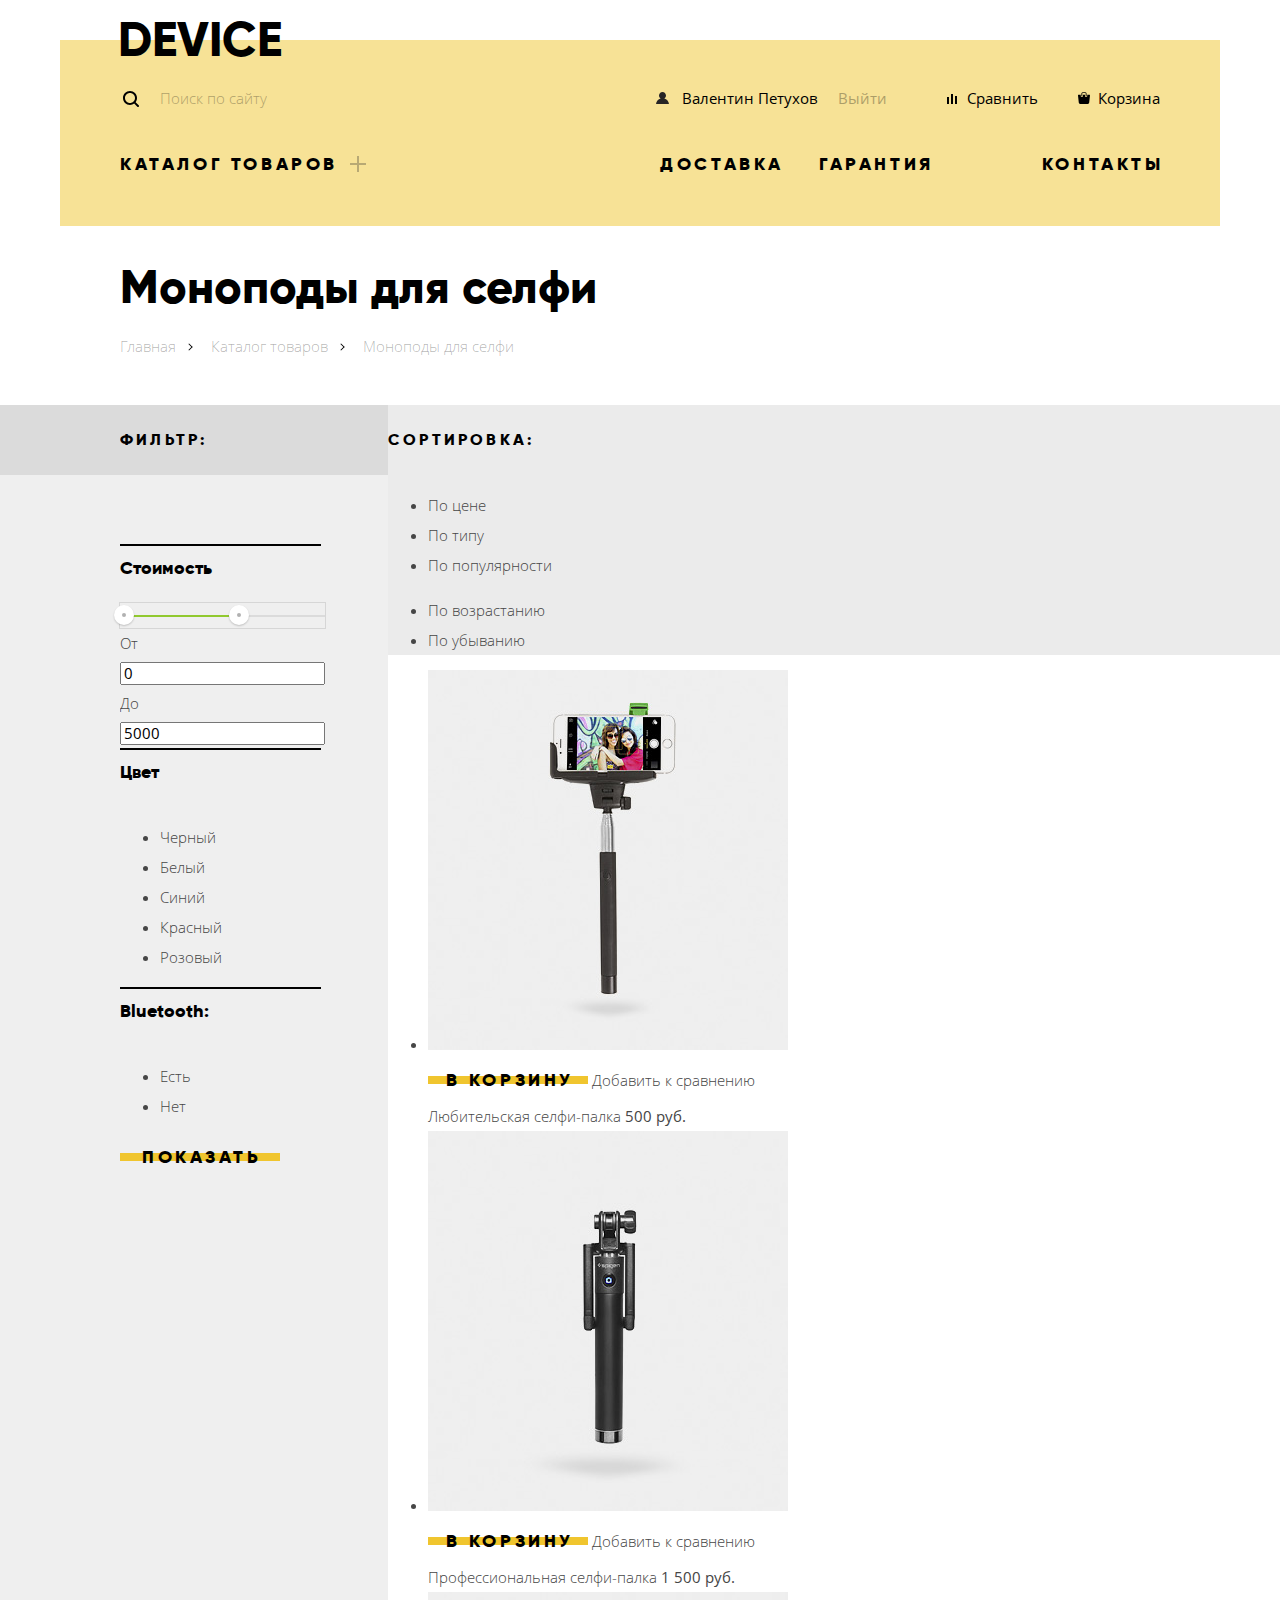
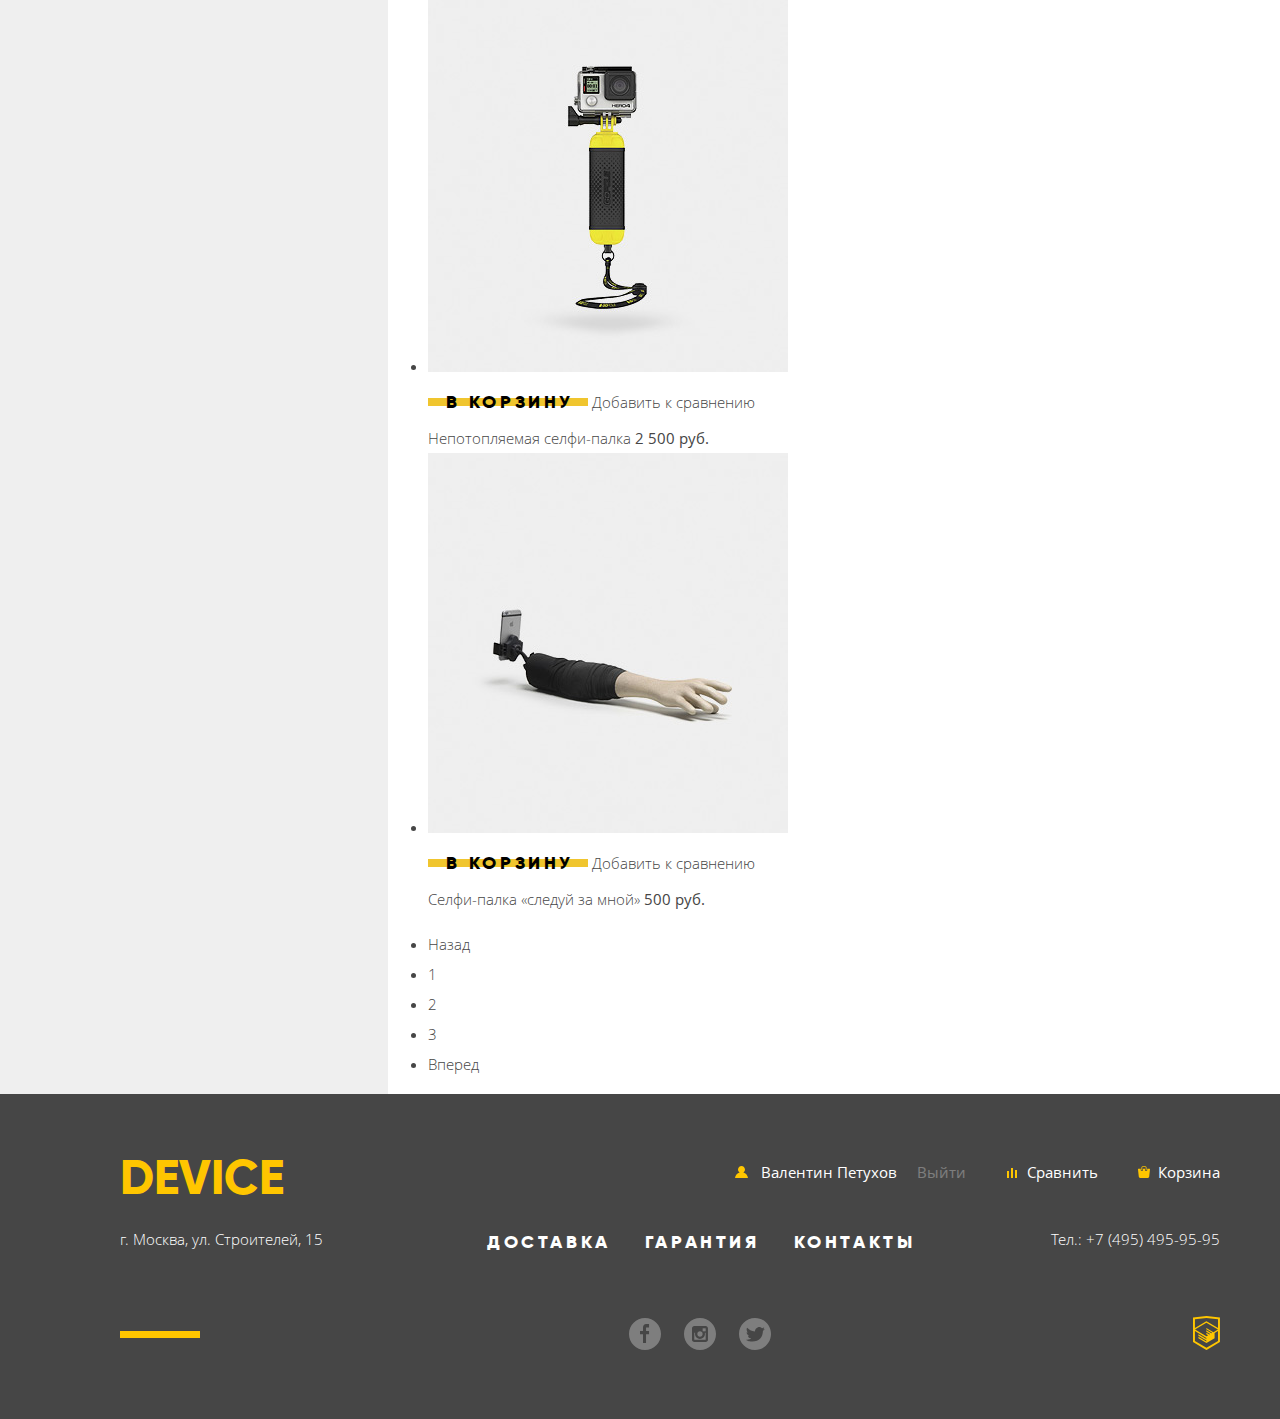
==== commit 3d289287: "Начал стилизацию catalog.html" ====
--- a/catalog.html
+++ b/catalog.html
@@ -39,7 +39,7 @@
         <ul class="user-navigation__other-block">
           <li class="user-navigation__item"><a href="#">
               <svg version="1.1" xmlns="http://www.w3.org/2000/svg" xmlns:xlink="http://www.w3.org/1999/xlink" x="0px"
-                y="0px" width="10px" height="10px" viewBox="0 0 10 10" enable-background="new 0 0 10 10" xml:space="preserve">
+                y="0px" width="10px" height="14px" viewBox="0 0 10 10" enable-background="new 0 0 10 10" xml:space="preserve">
                 <rect x="8" y="2" width="1.984" height="8" />
                 <rect y="3" width="1.984" height="7" />
                 <rect x="4" width="2" height="10" />
@@ -86,285 +86,289 @@
     </nav>
   </header>
 
-  <section class="breadcrumbs">
-    <h2 class="breadcrumbs__title">Моноподы для селфи</h2>
-    <ul class="breadcrumbs__list">
-      <li class="breadcrumbs-item">Главная</li>
-      <li class="breadcrumbs-item">Каталог товаров</li>
-      <li class="breadcrumbs-item">Моноподы для селфи</li>
-    </ul>
-  </section>
-
   <main>
-    <section class="filter">
-      <h2 class="filter__title">Фильтр:</h2>
-      <form class="filter-form" action="https://echo.htmlacademy.ru" method="GET">
-        <fieldset class="filter-form__item filter-form__item-range">
-          <legend class="filter-form__item-title">Стоимость</legend>
-          <div class="range">
-            <div class="range__scale">
-              <div class="range__bar"></div>
-            </div>
-            <div class="range__togle range__togle_min"></div>
-            <div class="range__togle range__togle_max"></div>
-          </div>
-          <div class="price-controls">
-            <label class="price-controls__label">От
-              <input class="price-controls__input price-controls__input_min" type="text" value="0">
-            </label>
-            <label class="price-controls__label">До
-              <input class="price-controls__input price-controls__input_max" type="text" value="5000">
-            </label>
-          </div>
-        </fieldset>
-
-        <fieldset class="filter-form__item filter-form__item-color">
-          <legend class="filter-form__item-title">Цвет</legend>
-          <ul class="colors">
-            <li class="colors__item">
-              <input class="visually-hidden colors__checkbox" id="black" name="black" type="checkbox" checked>
-              <label for="black" class="colors__label">Черный</label>
+    <section class="breadcrumbs container">
+      <h2 class="breadcrumbs__title">Моноподы для селфи</h1>
+        <ul class="breadcrumbs__list">
+          <li class="breadcrumbs-item"><a href="index.html">Главная</a></li>
+          <li class="breadcrumbs-item"><a href="#">Каталог товаров</a></li>
+          <li class="breadcrumbs-item"><a>Моноподы для селфи</a></li>
+        </ul>
+    </section>
+
+    <div class="catalog-flex-container container">
+      <section class="filter">
+        <h2 class="filter__title">Фильтр:</h2>
+        <form class="filter-form" action="https://echo.htmlacademy.ru" method="GET">
+          <fieldset class="filter-form__item filter-form__item-range">
+            <legend class="filter-form__item-title">Стоимость</legend>
+            <div class="range">
+              <div class="range__scale">
+                <div class="range__bar"></div>
+              </div>
+              <div class="range__togle range__togle_min"></div>
+              <div class="range__togle range__togle_max"></div>
+            </div>
+            <div class="price-controls">
+              <label class="price-controls__label">От
+                <input class="price-controls__input price-controls__input_min" type="text" value="0">
+              </label>
+              <label class="price-controls__label">До
+                <input class="price-controls__input price-controls__input_max" type="text" value="5000">
+              </label>
+            </div>
+          </fieldset>
+
+          <fieldset class="filter-form__item filter-form__item-color">
+            <legend class="filter-form__item-title">Цвет</legend>
+            <ul class="colors">
+              <li class="colors__item">
+                <input class="visually-hidden colors__checkbox" id="black" name="black" type="checkbox" checked>
+                <label for="black" class="colors__label">Черный</label>
+              </li>
+              <li class="colors__item">
+                <input class="visually-hidden colors__checkbox" id="white" name="white" type="checkbox">
+                <label for="white" class="colors__label">Белый</label>
+              </li>
+              <li class="colors__item">
+                <input class="visually-hidden colors__checkbox" id="blue" name="blue" type="checkbox" checked>
+                <label for="blue" class="colors__label">Синий</label>
+              </li>
+              <li class="colors__item">
+                <input class="visually-hidden colors__checkbox" id="red" name="red" type="checkbox" checked>
+                <label for="red" class="colors__label">Красный</label>
+              </li>
+              <li class="colors__item">
+                <input class="visually-hidden colors__checkbox" id="pink" name="pink" type="checkbox">
+                <label for="pink" class="colors__label">Розовый</label>
+              </li>
+            </ul>
+          </fieldset>
+
+          <fieldset class="filter-form__item filter-form__item-bluetooth">
+            <legend class="filter-form__item-title">Bluetooth:</legend>
+            <ul class="presence-bluetooth">
+              <li class="presence-bluetooth__item">
+                <input class="visually-hidden presence-bluetooth__radio" type="radio" name="bluetooth" id="with-bluetooth"
+                  value="on" checked>
+                <label class="presence-bluetooth__label" for="with-bluetooth">Есть</label>
+              </li>
+              <li class="presence-bluetooth__item">
+                <input class="visually-hidden presence-bluetooth__radio" type="radio" name="bluetooth" value="off" id="without-bluetooth">
+                <label class="presence-bluetooth__label" for="without-bluetooth">Нет</label>
+              </li>
+            </ul>
+          </fieldset>
+          <button type="submit" class="btn filter-form__btn">Показать</button>
+        </form>
+      </section>
+
+      <section class="products">
+        <h2 class="visually-hidden">Товары</h2>
+        <form class="sorting" action="https://echo.htmlacademy.ru" method="GET">
+          <h2 class="sorting__title">Сортировка:</h2>
+          <ul class="list-sorting-by">
+            <li class="list-sorting-by__item list-sorting-by__item_active"><a href="https://echo.htmlacademy.ru/?sorting_by=price">По
+                цене</a></li>
+            <li class="list-sorting-by__item"><a href="https://echo.htmlacademy.ru/?sorting_by=type">По типу</a></li>
+            <li class="list-sorting-by__item"><a href="https://echo.htmlacademy.ru/?sorting_by=popularity">По
+                популярности</a></li>
+          </ul>
+
+          <ul class="list-sorting-method">
+            <li class="list-sorting-method__item list-sorting-method__item_up list-sorting-method__item_active"><a href="https://echo.htmlacademy.ru/?sorting_order=ascending">По
+                возрастанию</a></li>
+            <li class="list-sorting-method__item list-sorting-method__item_down"><a href="https://echo.htmlacademy.ru/?sorting_order=descending">По
+                убыванию</a></li>
+          </ul>
+        </form>
+
+        <ul class="list-products">
+          <li class="product">
+            <a href="#">
+              <img class="product__img" src="img/product-1.jpg" alt="Любительская селфи-палка" width="360" height="380">
+            </a>
+            <div class="product__hover-wrapper">
+              <a class="btn product__btn-cart" href="#">В корзину</a>
+              <a class="product__btn-comparison" href="#">Добавить к сравнению</a>
+            </div>
+            <a class="product__name" href="#">Любительская селфи-палка</a>
+            <b class="product__price">500 руб.</b>
+          </li>
+          <li class="product">
+            <a href="#">
+              <img class="product__img" src="img/product-2.jpg" alt="Профессиональная селфи-палка" width="360" height="380">
+            </a>
+            <div class="product__hover-wrapper">
+              <a class="btn product__btn-cart" href="#">В корзину</a>
+              <a class="product__btn-comparison" href="#">Добавить к сравнению</a>
+            </div>
+            <a class="product__name" href="#">Профессиональная селфи-палка</a>
+            <b class="product__price">1 500 руб.</b>
+          </li>
+          <li class="product">
+            <a href="#">
+              <img class="product__img" src="img/product-3.jpg" alt="Непотопляемая селфи-палка" width="360" height="380">
+            </a>
+            <div class="product__hover-wrapper">
+              <a class="btn product__btn-cart" href="#">В корзину</a>
+              <a class="product__btn-comparison" href="#">Добавить к сравнению</a>
+            </div>
+            <a class="product__name" href="#">Непотопляемая селфи-палка</a>
+            <b class="product__price">2 500 руб.</b>
+          </li>
+          <li class="product">
+            <a href="#">
+              <img class="product__img" src="img/product-4.jpg" alt="Селфи-палка следуй за мной" width="360" height="380">
+            </a>
+            <div class="product__hover-wrapper">
+              <a class="btn product__btn-cart" href="#">В корзину</a>
+              <a class="product__btn-comparison" href="#">Добавить к сравнению</a>
+            </div>
+            <a class="product__name" href="#">Селфи-палка &laquo;следуй за мной&raquo;</a>
+            <b class="product__price">500 руб.</b>
+          </li>
+        </ul>
+
+        <ul class="pagination">
+          <li class="pagination__item pagination__item_back"><a href="#">Назад</a></li>
+          <li class="pagination__item"><a href="#">1</a></li>
+          <li class="pagination__item"><a href="#">2</a></li>
+          <li class="pagination__item"><a href="#">3</a></li>
+          <li class="pagination__item pagination__item_forward"><a href="#">Вперед</a></li>
+        </ul>
+      </section>
+    </div>
+  </main>
+
+  <footer class="footer">
+    <div class="container">
+      <div class="footer__left">
+        <a class="logo footer__logo" href="index.html">Device</a>
+        <p class="footer__address">г. Москва, ул. Строителей, 15</p>
+      </div>
+      <div class="footer__right">
+
+        <div class="user-navigation">
+          <ul class="user-navigation__login-block">
+            <li class="user-navigation__item user-navigation__item_login">
+              <a href="#">
+                <svg version="1.1" xmlns="http://www.w3.org/2000/svg" xmlns:xlink="http://www.w3.org/1999/xlink" x="0px"
+                  y="0px" width="13px" height="12px" viewBox="0 0 13 12" enable-background="new 0 0 13 12" xml:space="preserve">
+                  <path d="M0.032,12h12.937c-0.163-2.643-2.074-4.837-4.671-5.543C9.306,5.846,9.985,4.75,9.985,3.485
+                      C9.985,1.561,8.425,0,6.5,0S3.015,1.561,3.015,3.485c0,1.264,0.68,2.361,1.688,2.972C2.106,7.163,0.194,9.357,0.032,12z" /></svg>
+                Валентин Петухов
+              </a>
             </li>
-            <li class="colors__item">
-              <input class="visually-hidden colors__checkbox" id="white" name="white" type="checkbox">
-              <label for="white" class="colors__label">Белый</label>
+            <li class="user-navigation__item user-navigation__item_exit">
+              <a href="#">Выйти</a>
             </li>
-            <li class="colors__item">
-              <input class="visually-hidden colors__checkbox" id="blue" name="blue" type="checkbox" checked>
-              <label for="blue" class="colors__label">Синий</label>
+          </ul>
+          <ul class="user-navigation__other-block">
+            <li class="user-navigation__item"><a href="#">
+                <svg version="1.1" xmlns="http://www.w3.org/2000/svg" xmlns:xlink="http://www.w3.org/1999/xlink" x="0px"
+                  y="0px" width="10px" height="14px" viewBox="0 0 10 10" enable-background="new 0 0 10 10" xml:space="preserve">
+                  <rect x="8" y="2" width="1.984" height="8" />
+                  <rect y="3" width="1.984" height="7" />
+                  <rect x="4" width="2" height="10" />
+                </svg>
+
+                Сравнить
+              </a>
             </li>
-            <li class="colors__item">
-              <input class="visually-hidden colors__checkbox" id="red" name="red" type="checkbox" checked>
-              <label for="red" class="colors__label">Красный</label>
-            </li>
-            <li class="colors__item">
-              <input class="visually-hidden colors__checkbox" id="pink" name="pink" type="checkbox">
-              <label for="pink" class="colors__label">Розовый</label>
-            </li>
-          </ul>
-        </fieldset>
-
-        <fieldset class="filter-form__item filter-form__item-bluetooth">
-          <legend class="filter-form__item-title">Bluetooth:</legend>
-          <ul class="presence-bluetooth">
-            <li class="presence-bluetooth__item">
-              <input class="visually-hidden presence-bluetooth__radio" type="radio" name="bluetooth" id="with-bluetooth"
-                value="on" checked>
-              <label class="presence-bluetooth__label" for="with-bluetooth">Есть</label>
-            </li>
-            <li class="presence-bluetooth__item">
-              <input class="visually-hidden presence-bluetooth__radio" type="radio" name="bluetooth" value="off" id="without-bluetooth">
-              <label class="presence-bluetooth__label" for="without-bluetooth">Нет</label>
-            </li>
-          </ul>
-        </fieldset>
-        <button type="submit" class="btn filter-form__btn">Показать</button>
-      </form>
-    </section>
-
-    <section class="products">
-      <h2 class="visually-hidden">Товары</h2>
-      <form class="sorting" action="https://echo.htmlacademy.ru" method="GET">
-        <h2 class="sorting__title">Сортировка:</h2>
-        <ul class="list-sorting-by">
-          <li class="list-sorting-by__item list-sorting-by__item_active"><a href="https://echo.htmlacademy.ru/?sorting_by=price">По
-              цене</a></li>
-          <li class="list-sorting-by__item"><a href="https://echo.htmlacademy.ru/?sorting_by=type">По типу</a></li>
-          <li class="list-sorting-by__item"><a href="https://echo.htmlacademy.ru/?sorting_by=popularity">По
-              популярности</a></li>
-        </ul>
-
-        <ul class="list-sorting-method">
-          <li class="list-sorting-method__item list-sorting-method__item_up list-sorting-method__item_active"><a href="https://echo.htmlacademy.ru/?sorting_order=ascending">По
-              возрастанию</a></li>
-          <li class="list-sorting-method__item list-sorting-method__item_down"><a href="https://echo.htmlacademy.ru/?sorting_order=descending">По
-              убыванию</a></li>
-        </ul>
-      </form>
-
-      <ul class="list-products">
-        <li class="product">
-          <a href="#">
-            <img class="product__img" src="img/product-1.jpg" alt="Любительская селфи-палка" width="360" height="380">
-          </a>
-          <div class="product__hover-wrapper">
-            <a class="btn product__btn-cart" href="#">В корзину</a>
-            <a class="product__btn-comparison" href="#">Добавить к сравнению</a>
-          </div>
-          <a class="product__name" href="#">Любительская селфи-палка</a>
-          <b class="product__price">500 руб.</b>
-        </li>
-        <li class="product">
-          <a href="#">
-            <img class="product__img" src="img/product-2.jpg" alt="Профессиональная селфи-палка" width="360" height="380">
-          </a>
-          <div class="product__hover-wrapper">
-            <a class="btn product__btn-cart" href="#">В корзину</a>
-            <a class="product__btn-comparison" href="#">Добавить к сравнению</a>
-          </div>
-          <a class="product__name" href="#">Профессиональная селфи-палка</a>
-          <b class="product__price">1 500 руб.</b>
-        </li>
-        <li class="product">
-          <a href="#">
-            <img class="product__img" src="img/product-3.jpg" alt="Непотопляемая селфи-палка" width="360" height="380">
-          </a>
-          <div class="product__hover-wrapper">
-            <a class="btn product__btn-cart" href="#">В корзину</a>
-            <a class="product__btn-comparison" href="#">Добавить к сравнению</a>
-          </div>
-          <a class="product__name" href="#">Непотопляемая селфи-палка</a>
-          <b class="product__price">2 500 руб.</b>
-        </li>
-        <li class="product">
-          <a href="#">
-            <img class="product__img" src="img/product-4.jpg" alt="Селфи-палка следуй за мной" width="360" height="380">
-          </a>
-          <div class="product__hover-wrapper">
-            <a class="btn product__btn-cart" href="#">В корзину</a>
-            <a class="product__btn-comparison" href="#">Добавить к сравнению</a>
-          </div>
-          <a class="product__name" href="#">Селфи-палка &laquo;следуй за мной&raquo;</a>
-          <b class="product__price">500 руб.</b>
-        </li>
-      </ul>
-
-      <ul class="pagination">
-        <li class="pagination__item pagination__item_back"><a href="#">Назад</a></li>
-        <li class="pagination__item"><a href="#">1</a></li>
-        <li class="pagination__item"><a href="#">2</a></li>
-        <li class="pagination__item"><a href="#">3</a></li>
-        <li class="pagination__item pagination__item_forward"><a href="#">Вперед</a></li>
-      </ul>
-    </section>
-  </main>
-
-  <footer class="footer">
-      <div class="container">
-        <div class="footer__left">
-          <a class="logo footer__logo" href="index.html">Device</a>
-          <p class="footer__address">г. Москва, ул. Строителей, 15</p>
-        </div>
-        <div class="footer__right">
-  
-          <div class="user-navigation">
-            <ul class="user-navigation__login-block">
-              <li class="user-navigation__item user-navigation__item_login">
-                <a href="#">
-                  <svg version="1.1" xmlns="http://www.w3.org/2000/svg" xmlns:xlink="http://www.w3.org/1999/xlink" x="0px"
-                    y="0px" width="13px" height="12px" viewBox="0 0 13 12" enable-background="new 0 0 13 12" xml:space="preserve">
-                    <path d="M0.032,12h12.937c-0.163-2.643-2.074-4.837-4.671-5.543C9.306,5.846,9.985,4.75,9.985,3.485
-                      C9.985,1.561,8.425,0,6.5,0S3.015,1.561,3.015,3.485c0,1.264,0.68,2.361,1.688,2.972C2.106,7.163,0.194,9.357,0.032,12z" /></svg>
-                  Валентин Петухов
-                </a>
-              </li>
-              <li class="user-navigation__item user-navigation__item_exit">
-                <a href="#">Выйти</a>
-              </li>
-            </ul>
-            <ul class="user-navigation__other-block">
-              <li class="user-navigation__item"><a href="#">
-                  <svg version="1.1" xmlns="http://www.w3.org/2000/svg" xmlns:xlink="http://www.w3.org/1999/xlink" x="0px"
-                    y="0px" width="10px" height="14px" viewBox="0 0 10 10" enable-background="new 0 0 10 10" xml:space="preserve">
-                    <rect x="8" y="2" width="1.984" height="8" />
-                    <rect y="3" width="1.984" height="7" />
-                    <rect x="4" width="2" height="10" />
-                  </svg>
-  
-                  Сравнить
-                </a>
-              </li>
-              <li class="user-navigation__item">
-                <a href="#">
-                  <svg version="1.1" xmlns="http://www.w3.org/2000/svg" xmlns:xlink="http://www.w3.org/1999/xlink" x="0px"
-                    y="0px" width="12px" height="12px" viewBox="0 0 12 12" enable-background="new 0 0 12 12" xml:space="preserve">
-                    <g>
-                      <path d="M11.864,3.017c-0.082-0.098-0.203-0.154-0.327-0.154H9.225V4.09c0,0.563-0.484,1.022-1.08,1.022
+            <li class="user-navigation__item">
+              <a href="#">
+                <svg version="1.1" xmlns="http://www.w3.org/2000/svg" xmlns:xlink="http://www.w3.org/1999/xlink" x="0px"
+                  y="0px" width="12px" height="12px" viewBox="0 0 12 12" enable-background="new 0 0 12 12" xml:space="preserve">
+                  <g>
+                    <path d="M11.864,3.017c-0.082-0.098-0.203-0.154-0.327-0.154H9.225V4.09c0,0.563-0.484,1.022-1.08,1.022
                     c-0.594,0-1.078-0.458-1.078-1.022V2.863H4.909V4.09c0,0.563-0.485,1.022-1.08,1.022c-0.595,0-1.078-0.458-1.078-1.022V2.863H0.438
                     c-0.125,0-0.243,0.056-0.327,0.154C0.028,3.115-0.012,3.245,0.003,3.375l0.776,7.134c0.015,0.806,0.642,1.455,1.411,1.455h7.595
                     c0.77,0,1.396-0.649,1.411-1.455l0.776-7.134C11.987,3.245,11.946,3.115,11.864,3.017z" />
-                      <path d="M3.829,4.499c0.239,0,0.433-0.184,0.433-0.409V1.84c0-0.632,0.672-1.022,1.295-1.022h1.079
+                    <path d="M3.829,4.499c0.239,0,0.433-0.184,0.433-0.409V1.84c0-0.632,0.672-1.022,1.295-1.022h1.079
                     c0.655,0,1.078,0.401,1.078,1.022v2.25c0,0.225,0.194,0.409,0.431,0.409c0.239,0,0.433-0.184,0.433-0.409V1.84
                     C8.577,0.773,7.761,0,6.636,0H5.557C4.367,0,3.398,0.826,3.398,1.84v2.25C3.398,4.315,3.592,4.499,3.829,4.499z" />
+                  </g>
+                </svg>
+                Корзина</a>
+            </li>
+          </ul>
+        </div>
+
+        <div class="footer-wrapper">
+          <div class="footer-wrapper-left">
+            <ul class="footer-serice-list">
+              <li class="footer-serice-list__item"><a href="#">Доставка</a></li>
+              <li class="footer-serice-list__item"><a href="#">Гарантия</a></li>
+              <li class="footer-serice-list__item"><a href="#">Контакты</a></li>
+            </ul>
+            <ul class="social-btn">
+              <li class="social-btn__item">
+                <a href="#">
+                  <svg version="1.1" xmlns="http://www.w3.org/2000/svg" xmlns:xlink="http://www.w3.org/1999/xlink" x="0px"
+                    y="0px" width="32px" height="32px" viewBox="0 0 32 32" enable-background="new 0 0 32 32" xml:space="preserve">
+                    <path fill="#FFFFFF" d="M16,0C7.164,0,0,7.163,0,16s7.164,16,16,16c8.837,0,16-7.164,16-16S24.837,0,16,0z M20.062,9.455h-3.021
+                v3.444h3.021v3.445h-3.021v8.61h-3.021v-8.61H11v-3.445h3.021V9.455c0-1.902,1.353-3.445,3.021-3.445h3.021V9.455z" />
+                  </svg>
+                  <span class="visually-hidden">Фейсбук</span>
+                </a>
+              </li>
+              <li class="social-btn__item">
+                <a href="#">
+                  <svg version="1.1" xmlns="http://www.w3.org/2000/svg" xmlns:xlink="http://www.w3.org/1999/xlink" x="0px"
+                    y="0px" width="32px" height="32px" viewBox="0 0 32 32" enable-background="new 0 0 32 32" xml:space="preserve">
+                    <g>
+                      <path fill="#FFFFFF" d="M20.916,16c0,2.728-2.211,4.938-4.938,4.938S11.039,18.728,11.039,16c0-0.394,0.051-0.773,0.138-1.14
+                    h-0.897v6.838h11.396V14.86h-0.897C20.865,15.227,20.916,15.606,20.916,16z" />
+                      <path fill="#FFFFFF" d="M15.978,18.659c1.466,0,2.659-1.193,2.659-2.659s-1.193-2.659-2.659-2.659
+                    c-1.466,0-2.659,1.193-2.659,2.659S14.511,18.659,15.978,18.659z" />
+                      <rect x="18.637" y="10.302" fill="#FFFFFF" width="3.039" height="3.039" />
+                      <path fill="#FFFFFF" d="M16,0C7.164,0,0,7.164,0,16c0,8.837,7.164,16,16,16c8.837,0,16-7.163,16-16C32,7.164,24.837,0,16,0z
+                      M23.955,21.698c0,1.254-1.025,2.279-2.279,2.279H10.279C9.026,23.978,8,22.952,8,21.698V10.302c0-1.253,1.026-2.279,2.279-2.279
+                    h11.396c1.254,0,2.279,1.026,2.279,2.279V21.698z" />
                     </g>
                   </svg>
-                  Корзина</a>
-              </li>
-            </ul>
-          </div>
-  
-          <div class="footer-wrapper">
-            <div class="footer-wrapper-left">
-              <ul class="footer-serice-list">
-                <li class="footer-serice-list__item"><a href="#">Доставка</a></li>
-                <li class="footer-serice-list__item"><a href="#">Гарантия</a></li>
-                <li class="footer-serice-list__item"><a href="#">Контакты</a></li>
-              </ul>
-              <ul class="social-btn">
-                <li class="social-btn__item">
-                  <a href="#">
-                    <svg version="1.1" xmlns="http://www.w3.org/2000/svg" xmlns:xlink="http://www.w3.org/1999/xlink" x="0px"
-                      y="0px" width="32px" height="32px" viewBox="0 0 32 32" enable-background="new 0 0 32 32" xml:space="preserve">
-                      <path fill="#FFFFFF" d="M16,0C7.164,0,0,7.163,0,16s7.164,16,16,16c8.837,0,16-7.164,16-16S24.837,0,16,0z M20.062,9.455h-3.021
-                v3.444h3.021v3.445h-3.021v8.61h-3.021v-8.61H11v-3.445h3.021V9.455c0-1.902,1.353-3.445,3.021-3.445h3.021V9.455z" />
-                    </svg>
-                    <span class="visually-hidden">Фейсбук</span>
-                  </a>
-                </li>
-                <li class="social-btn__item">
-                  <a href="#">
-                    <svg version="1.1" xmlns="http://www.w3.org/2000/svg" xmlns:xlink="http://www.w3.org/1999/xlink" x="0px"
-                      y="0px" width="32px" height="32px" viewBox="0 0 32 32" enable-background="new 0 0 32 32" xml:space="preserve">
-                      <g>
-                        <path fill="#FFFFFF" d="M20.916,16c0,2.728-2.211,4.938-4.938,4.938S11.039,18.728,11.039,16c0-0.394,0.051-0.773,0.138-1.14
-                    h-0.897v6.838h11.396V14.86h-0.897C20.865,15.227,20.916,15.606,20.916,16z" />
-                        <path fill="#FFFFFF" d="M15.978,18.659c1.466,0,2.659-1.193,2.659-2.659s-1.193-2.659-2.659-2.659
-                    c-1.466,0-2.659,1.193-2.659,2.659S14.511,18.659,15.978,18.659z" />
-                        <rect x="18.637" y="10.302" fill="#FFFFFF" width="3.039" height="3.039" />
-                        <path fill="#FFFFFF" d="M16,0C7.164,0,0,7.164,0,16c0,8.837,7.164,16,16,16c8.837,0,16-7.163,16-16C32,7.164,24.837,0,16,0z
-                      M23.955,21.698c0,1.254-1.025,2.279-2.279,2.279H10.279C9.026,23.978,8,22.952,8,21.698V10.302c0-1.253,1.026-2.279,2.279-2.279
-                    h11.396c1.254,0,2.279,1.026,2.279,2.279V21.698z" />
-                      </g>
-                    </svg>
-                    <span class="visually-hidden">Инстаграм</span>
-                  </a>
-                </li>
-                <li class="social-btn__item">
-                  <a href="#">
-                    <svg version="1.1" xmlns="http://www.w3.org/2000/svg" xmlns:xlink="http://www.w3.org/1999/xlink" x="0px"
-                      y="0px" width="32px" height="32px" viewBox="0 0 32 32" enable-background="new 0 0 32 32" xml:space="preserve">
-                      <g>
-                      </g>
-                      <g>
-                        <path fill="#FFFFFF" d="M16,0C7.164,0,0,7.164,0,16c0,8.837,7.164,16,16,16c8.837,0,16-7.163,16-16C32,7.164,24.837,0,16,0z
+                  <span class="visually-hidden">Инстаграм</span>
+                </a>
+              </li>
+              <li class="social-btn__item">
+                <a href="#">
+                  <svg version="1.1" xmlns="http://www.w3.org/2000/svg" xmlns:xlink="http://www.w3.org/1999/xlink" x="0px"
+                    y="0px" width="32px" height="32px" viewBox="0 0 32 32" enable-background="new 0 0 32 32" xml:space="preserve">
+                    <g>
+                    </g>
+                    <g>
+                      <path fill="#FFFFFF" d="M16,0C7.164,0,0,7.164,0,16c0,8.837,7.164,16,16,16c8.837,0,16-7.163,16-16C32,7.164,24.837,0,16,0z
                       M23.944,12.809c-0.251,6.516-3.463,10.832-10.992,10.702c-0.14,0-0.205,0-0.233,0c-0.015,0-0.021,0-0.021,0
                     c-0.029,0-0.094,0-0.232,0c-0.447,0-4.543-0.443-5.344-1.823c2.479,0.19,4.247-0.406,5.12-1.136
                     c-1.048-0.289-2.923-0.461-3.251-2.848c0.384,0.104,0.618,0.221,1.299,0.113c-1.307-0.824-2.758-1.519-2.679-3.643
                     c0.311,0.317,1.164,0.518,1.46,0.457c-0.768-0.233-2.149-3.244-0.974-4.781c1.984,1.79,4.075,3.482,7.804,3.643
                     c0.227-2.214,1.24-3.699,3.168-4.325c1.84-0.479,3.255,0.26,3.901,1.138c0.737-0.224,1.453-0.466,2.193-0.685
                     c-0.004,0.833-0.569,1.463-0.935,1.709c0.747,0.165,1.423-0.475,1.423-0.475C25.467,11.818,24.557,12.58,23.944,12.809z" />
-                      </g>
-                    </svg>
-                    <span class="visually-hidden">Твиттер</span>
-                  </a>
-                </li>
-              </ul>
-            </div>
-  
-            <div class="footer-wrapper-right">
-              <p class="phone">Тел.:
-                <a class="phone__number" href="tel:+74954959595">+7 (495) 495-95-95</a>
-              </p>
-              <svg class="logo-html-academy" version="1.1" xmlns="http://www.w3.org/2000/svg" xmlns:xlink="http://www.w3.org/1999/xlink"
-                x="0px" y="0px" width="26.943px" height="34.09px" viewBox="0 0 26.943 34.09" enable-background="new 0 0 26.943 34.09"
+                    </g>
+                  </svg>
+                  <span class="visually-hidden">Твиттер</span>
+                </a>
+              </li>
+            </ul>
+          </div>
+
+          <div class="footer-wrapper-right">
+            <p class="phone">Тел.:
+              <a class="phone__number" href="tel:+74954959595">+7 (495) 495-95-95</a>
+            </p>
+            <a href="https://htmlacademy.ru/" class="logo-html-academy">
+              <svg version="1.1" xmlns="http://www.w3.org/2000/svg" xmlns:xlink="http://www.w3.org/1999/xlink" x="0px"
+                y="0px" width="26.943px" height="34.09px" viewBox="0 0 26.943 34.09" enable-background="new 0 0 26.943 34.09"
                 xml:space="preserve">
                 <path d="M13.62,0.017L13.472,0L0,1.412v24.661l13.473,8.017l13.43-7.99l0.042-0.025V1.412L13.62,0.017z M25.019,12.127L13.495,5.334 L13.494,5.23l-0.087,0.05l-0.088-0.056v0.109L1.925,12.118V3.147l11.548-1.212l11.547,1.212V12.127z M13.405,6.787L24.923,13.5 l-4.479,2.64l-7.093-4.221l-0.014,1.415l5.904,3.513l-0.86,0.507l-5.03-2.992l-0.014,1.415l3.827,2.275l-0.782,0.523l-3.031-1.787 l-0.014,1.413l1.853,1.091l-1.8,1.081L2.034,13.622L13.405,6.787z M1.925,15.127l11.411,6.791l0.016,1.044L5.41,18.234L5.395,19.65 l7.979,4.795l0.018,1.076l-7.973-4.74l-0.013,1.414l8.021,4.822l0.046,0.025l8.143-4.872l-0.011-5.177l3.415-2.036v10.021 L13.472,31.85L1.925,24.979V15.127z" />
               </svg>
-            </div>
+            </a>
           </div>
         </div>
       </div>
-    </footer>
+    </div>
+  </footer>
 </body>
 
 </html>--- a/css/style.css
+++ b/css/style.css
@@ -64,8 +64,12 @@
   background-color: white;
 }
 
+main {
+  /* fix <main> for ie */
+  display: block;
+}
+
 a {
-  /* font: inherit; */
   color: inherit;
   text-decoration: none;
 }
@@ -80,15 +84,13 @@
   color: #888 !important;
 }
 
-/* img {
+img {
   max-width: 100%;
   height: auto;
-} */
+}
 
 .container {
   width: 1160px;
-  /* padding-left: 20px;
-  padding-right: 20px; */
   margin: 0 auto;
   box-sizing: border-box;
 }
@@ -102,6 +104,7 @@
   color: black;
   text-transform: uppercase;
   cursor: default;
+  transition: opacity 150ms;
 }
 
 .logo:hover,
@@ -189,7 +192,6 @@
 
 .additional-navigation {
   display: flex;
-  /* flex-wrap: wrap; */
   justify-content: space-between;
 }
 
@@ -329,6 +331,7 @@
   padding-left: 20px;
   position: relative;
   display: inline-block;
+  transition: opacity 150ms;
 }
 
 .user-navigation__item_login a {
@@ -393,16 +396,20 @@
   margin-right: -.2em;
 }
 
+.main-navigation__item > a {
+  transition: opacity 150ms;
+}
+
 .main-navigation__item > a:hover,
 .main-navigation__item > a:focus,
 .menu-catalog__item > a:hover,
 .menu-catalog__item > a:focus {
-  color: rgba(0, 0, 0, .6);
+  opacity: .6;
 }
 
 .main-navigation__item > a:active,
 .menu-catalog__item > a:active {
-  color: rgba(0, 0, 0, .3);
+  opacity: .3;
 }
 
 .menu-catalog {
@@ -1044,15 +1051,16 @@
   letter-spacing: .2em;
   font-size: 18px;
   margin-left: 34px;
+  transition: opacity 150ms;
 }
 
 .footer-serice-list__item:hover,
 .footer-serice-list__item:focus {
-  color: rgba(255, 255, 255, .6);
+  opacity: .6;
 }
 
 .footer-serice-list__item:active {
-  color: rgba(255, 255, 255, .3);
+  opacity: .3;
 }
 
 .social-btn {
@@ -1069,7 +1077,7 @@
   display: inline-block;
   margin-left: 23px;
   opacity: .3;
-  transition: opacity 300ms;
+  transition: opacity 250ms;
 }
 
 .social-btn__item:hover,
@@ -1095,4 +1103,426 @@
 
 .footer .logo-html-academy {
   fill: #ffc600;
+}
+
+
+/* modal */
+
+.modal {
+  background-color: white;
+  box-sizing: border-box;
+  position: fixed;
+  top: 50%;
+  left: 50%;
+  box-shadow: 0px 10px 20px 0px rgba(0, 0, 0, .2);
+  z-index: 100;
+  display: none;
+}
+
+.modal_show {
+  display: block;
+}
+
+.modal-feedback {
+  width: 960px;
+  height: 553px;
+
+  margin-left: -480px;
+  margin-top: -276px;
+  padding: 96px 100px;
+}
+
+.input-form {
+  height: 100%;
+  display: flex;
+  flex-wrap: wrap;
+}
+
+.input-form__item {
+  margin: 0;
+  padding: 0;
+}
+
+.input-form__item-text {
+  width: 100%;
+  margin-top: 36px;
+  margin-bottom: 26px;
+}
+
+.input-form__item-name {
+  margin-right: auto;
+}
+
+.input-form__item label{
+  margin-bottom: 7px;
+  font-family: 'Gilroy', Arial, sans-serif;
+  font-weight: 900;
+  font-size: 18px;
+  line-height: 24px;
+  color: black;
+  display: block;
+}
+
+.input-form__item > input,
+.input-form__item > textarea {
+  height: 50px;
+  width: 360px;
+  font: inherit;
+  font-size: 14px;
+  line-height: 18px;
+  font-weight: normal;
+  color: black;
+  background-color: #f2f2f2;
+  border: none;
+  outline: none;
+  padding: 12px 20px;
+  box-sizing: border-box;
+  transition: background-color, box-shadow;
+  transition-duration: 100ms;
+}
+
+.input-form__item > textarea {
+  min-width: 100%;
+  max-width: 100%;
+  min-height: 158px;
+  resize: none;
+}
+
+.input-form__item > input:hover,
+.input-form__item > textarea:hover {
+  background-color: #eaeaea;
+}
+
+.input-form__item > input:focus,
+.input-form__item > textarea:focus {
+  box-shadow: inset 0px 0px 0px 3px #f7e296;
+  background-color: white;
+}
+
+.input-form__item > input.input-error,
+.input-form__item > textarea.input-error {
+  background-color: #f6dada;
+}
+
+
+.input-form__btn {
+  width: 200px;
+}
+
+.btn-close-modal {
+  width: 55px;
+  height: 55px;
+  background-color: #f0c52e;
+  border-radius: 50%;
+  border: none; 
+  outline: none;
+  position: absolute;
+  top: 25px;
+  right: 22px;
+  transition: opacity 150ms;
+  opacity: .5;
+}
+
+.btn-close-modal::before,
+.btn-close-modal::after {
+  content: "";
+  width: 30px;
+  height: 2px;
+  background-color: white;
+  position: absolute;
+  top: 27px;
+  left: 13px;
+}
+
+.btn-close-modal::before {
+  transform: rotate(45deg);
+}
+
+.btn-close-modal::after {
+  transform: rotate(-45deg);
+}
+
+.btn-close-modal:hover,
+.btn-close-modal:focus {
+  opacity: 1;
+}
+
+.btn-close-modal:active {
+  opacity: .3;
+}
+
+.modal-map {
+  margin-top: -280px;
+  margin-left: -480px;
+}
+
+.modal-map__img {
+  width: 100%;
+  height: auto;
+  display: block;
+}
+
+/* catalog.html */
+
+.catalog-page .header {
+  margin-bottom: 37px;
+}
+
+.catalog-page .container {
+  padding-left: 60px;
+}
+
+.catalog-page main {
+  overflow: hidden;
+}
+
+.breadcrumbs {
+  margin-bottom: 44px;
+}
+
+.breadcrumbs__title {
+  margin: 0;
+  margin-bottom: 20px;
+  font-family: 'Gilroy', Arial, sans-serif;
+  font-weight: 900;
+  font-size: 47px;
+  line-height: 48px;
+  color: black;
+}
+
+.breadcrumbs__list {
+  margin: 0;
+  margin-left: -18px;
+  padding: 0;
+  list-style: none;
+  display: flex;
+}
+
+.breadcrumbs-item {
+  margin-left: 18px;
+}
+
+.breadcrumbs-item a {
+  padding-right: 17px;
+  position: relative;
+  color: rgba(0, 0, 0, .3);
+  display: block;
+}
+
+.breadcrumbs-item a:hover,
+.breadcrumbs-item a:focus {
+  color: rgba(0, 0, 0, .6);
+}
+
+.breadcrumbs-item > a:hover::after {
+  transform: rotate(45deg);
+}
+
+.breadcrumbs-item > a:hover::before {
+  transform: rotate(-45deg);
+}
+
+.breadcrumbs-item > a[href]:active {
+  color: rgba(0, 0, 0, .1);
+}
+
+.breadcrumbs-item a::before,
+.breadcrumbs-item a::after {
+  content: "";
+  width: 5px;
+  height: 1px;
+  background-color: black;
+  position: absolute;
+  top: 14px;
+  right: 0px;
+  transition: transform 500ms;
+}
+
+.breadcrumbs-item:last-of-type a,
+.breadcrumbs-item:last-of-type a {
+  padding-right: 0;
+}
+
+.breadcrumbs-item:last-of-type a::before,
+.breadcrumbs-item:last-of-type a::after {
+  display: none;
+}
+
+.breadcrumbs-item a::before {
+  transform: rotate(45deg);
+  top: 14px;
+}
+
+.breadcrumbs-item a::after {
+  top: 17px;
+  transform: rotate(-45deg);
+}
+
+
+.catalog-flex-container {
+  display: flex;
+}
+
+.filter {
+  position: relative;
+  background-color: #efefef;
+  width: 268px;
+  flex-shrink: 0;
+} 
+
+.filter::before {
+  content: "";
+  background-color: #efefef;
+  width: 100vw;
+  height: 100%;
+  top: 0;
+  right: 100%;
+  position: absolute;
+}
+
+.filter__title,
+.sorting__title {
+  margin: 0;
+  padding: 0;
+  padding: 23px 0;
+  font-family: 'Gilroy', Arial, sans-serif;
+  font-weight: 900;
+  font-size: 16px;
+  line-height: 24px;
+  color: black;
+  text-transform: uppercase;
+  letter-spacing: .2em;
+}
+
+.filter__title {
+  margin-bottom: 69px;
+  background-color: #dbdbdb;
+  position: relative;
+}
+
+.filter__title::before {
+  content: "";
+  background-color: #dbdbdb;
+  width: 100vw;
+  height: 100%;
+  top: 0;
+  right: 100%;
+  position: absolute;
+}
+
+.filter-form__item {
+  padding: 0;
+  margin: 0;
+  border: none;
+  padding-right: 68px;
+}
+
+.filter-form__item-title {
+  padding-top: 12px;
+  margin-bottom: 23px;
+  font-family: 'Gilroy', Arial, sans-serif;
+  font-weight: 900;
+  font-size: 18px;
+  line-height: 24px;
+  color: black;
+  position: relative;
+}
+
+.filter-form__item-title::before {
+  content: "";
+  width: 201px;
+  height: 2px;
+  background-color: black;
+  position: absolute;
+  top: 0;
+  left: 0;
+}
+
+.range {
+  /* padding: 15px 0; */
+  height: 25px;
+  box-shadow: 0px 0px 0px 1px rgba(0, 0, 0, .1);
+  box-sizing: border-box;
+  position: relative;
+}
+
+.range__scale {
+  width: 100%;
+  height: 2px;
+  box-sizing: border-box;
+  background-color: #dbdbdb;
+  position: absolute;
+  top: 50%;
+  margin-top: -1px;
+}
+
+.range__bar {
+  width: 53%;
+  height: 100%;
+  background-color: #91c92f;
+  position: absolute;
+}
+
+.range__togle {
+  width: 20px;
+  height: 20px;
+  background-color: white;
+  position: absolute;
+  border-radius: 50%;
+  cursor: pointer;
+  left: -6px;
+  top: 2px;
+  box-shadow: 0px 1px 2px 0px rgba(0, 0, 0, .2);
+}
+
+.range__togle::before {
+  content: "";
+  width: 4px;
+  height: 4px;
+  border-radius: 50%;
+  top: 50%;
+  left: 50%;
+  transform: translate(-50%, -50%);
+  background-color: #b1b1b1;
+  position: absolute;
+}
+
+.range__togle_max {
+  left: 53%;
+}
+
+
+
+
+
+
+
+
+
+
+
+
+
+
+
+
+
+
+
+
+/*  */
+
+.sorting {
+  position: relative;
+  background-color: rgba(0, 0, 0, .08);
+}
+
+.sorting::before {
+  content: "";
+  background-color: #ebebeb;
+  width: 100vw;
+  height: 100%;
+  top: 0;
+  left: 100%;
+  position: absolute;
 }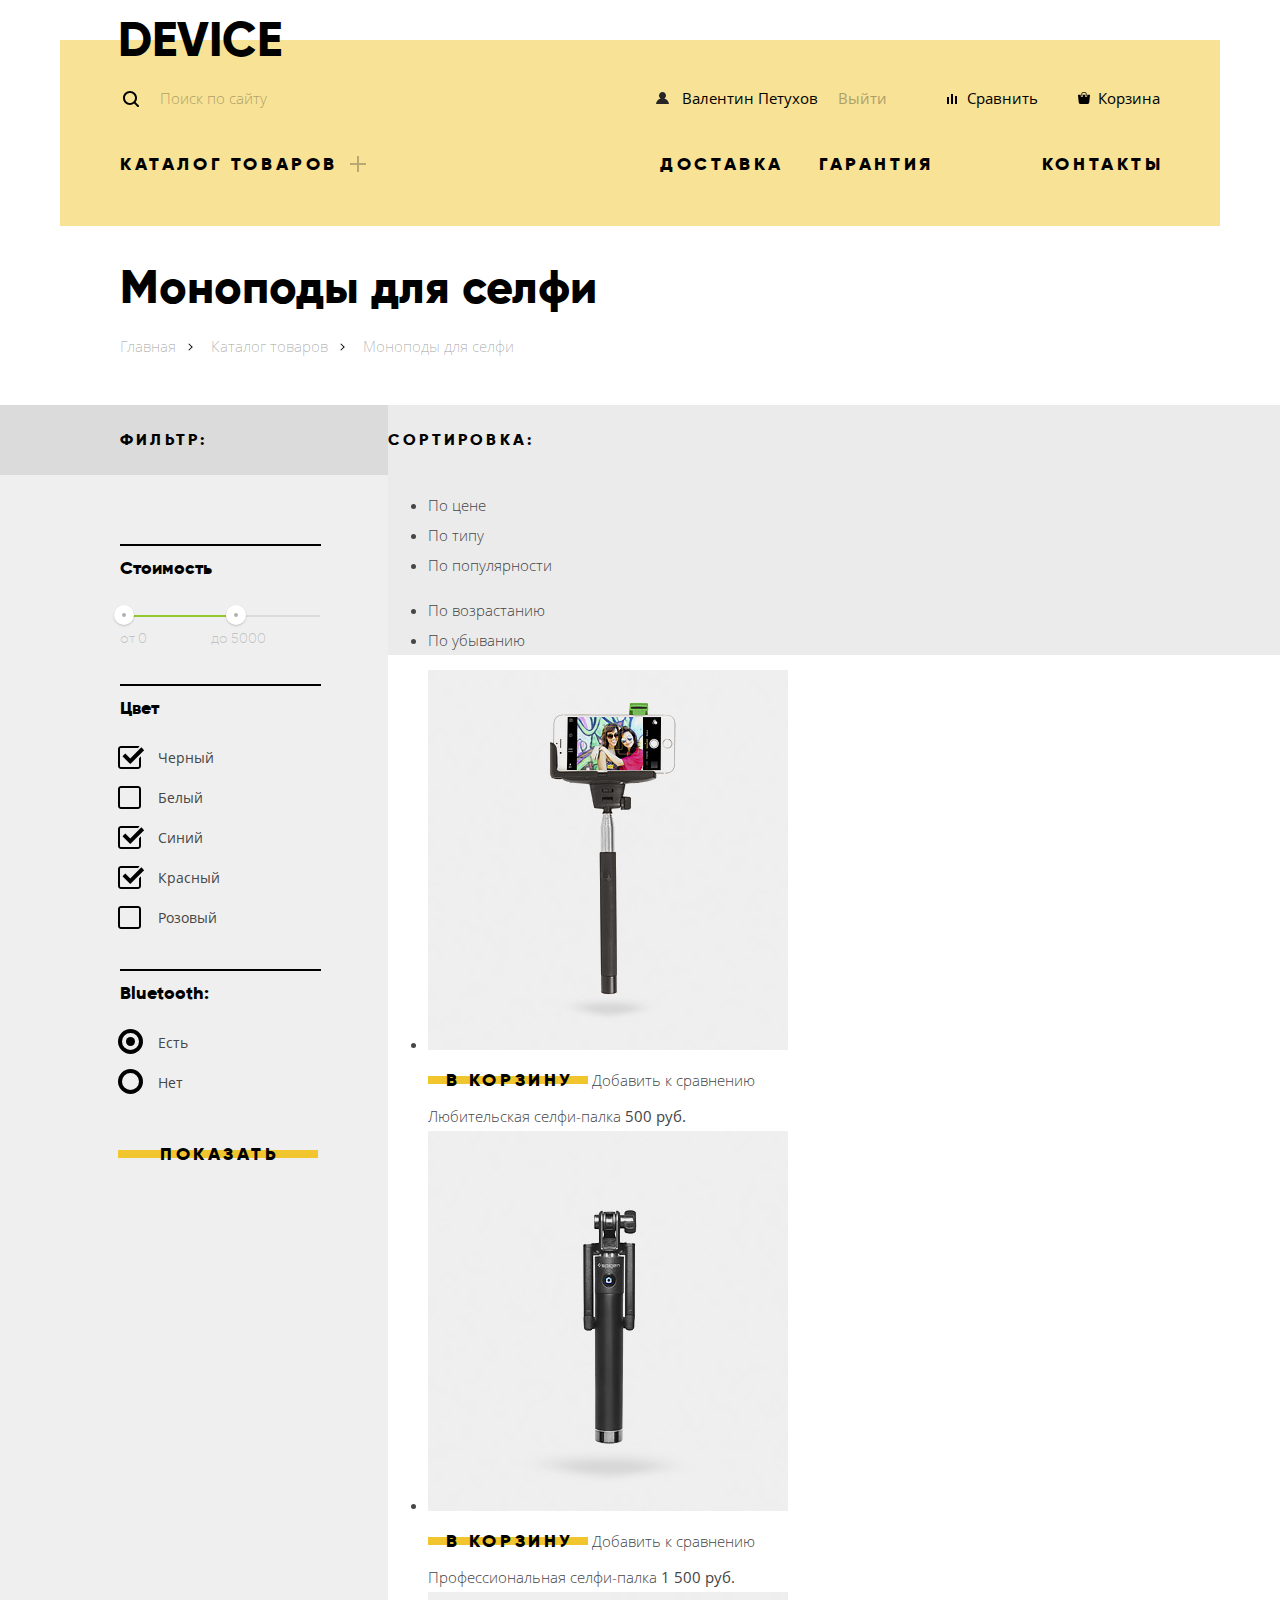
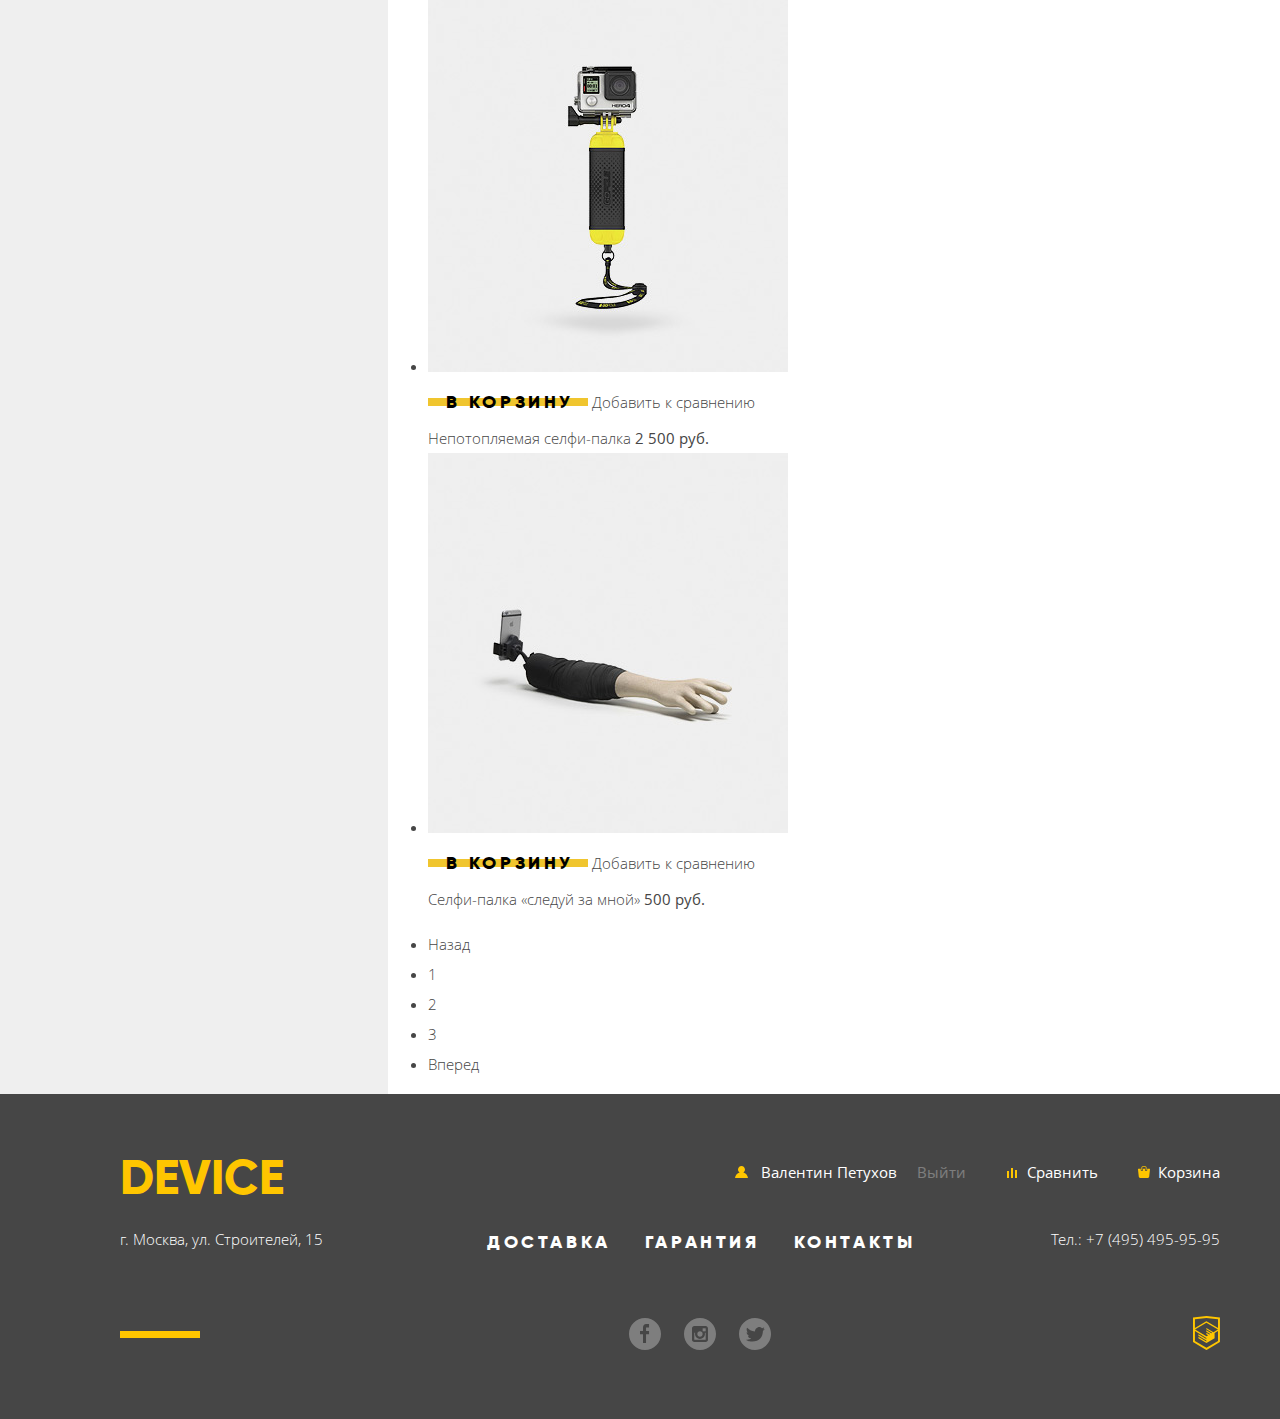
==== commit d865e0d2: "Сделал фильтр" ====
--- a/catalog.html
+++ b/catalog.html
@@ -110,10 +110,10 @@
               <div class="range__togle range__togle_max"></div>
             </div>
             <div class="price-controls">
-              <label class="price-controls__label">От
+              <label class="price-controls__label price-controls__label_min">от
                 <input class="price-controls__input price-controls__input_min" type="text" value="0">
               </label>
-              <label class="price-controls__label">До
+              <label class="price-controls__label price-controls__label_max">до
                 <input class="price-controls__input price-controls__input_max" type="text" value="5000">
               </label>
             </div>
@@ -159,7 +159,7 @@
               </li>
             </ul>
           </fieldset>
-          <button type="submit" class="btn filter-form__btn">Показать</button>
+          <button type="submit" class="btn filter-form__btn-submit">Показать</button>
         </form>
       </section>
 
--- a/css/style.css
+++ b/css/style.css
@@ -1415,11 +1415,12 @@
   margin: 0;
   border: none;
   padding-right: 68px;
+  margin-bottom: 26px;
 }
 
 .filter-form__item-title {
   padding-top: 12px;
-  margin-bottom: 23px;
+  margin-bottom: 18px;
   font-family: 'Gilroy', Arial, sans-serif;
   font-weight: 900;
   font-size: 18px;
@@ -1428,6 +1429,10 @@
   position: relative;
 }
 
+.filter-form__item-range .filter-form__item-title {
+  margin-bottom: 23px;
+}
+
 .filter-form__item-title::before {
   content: "";
   width: 201px;
@@ -1439,9 +1444,7 @@
 }
 
 .range {
-  /* padding: 15px 0; */
   height: 25px;
-  box-shadow: 0px 0px 0px 1px rgba(0, 0, 0, .1);
   box-sizing: border-box;
   position: relative;
 }
@@ -1487,16 +1490,146 @@
   position: absolute;
 }
 
+.range__togle:active {
+  transform: scale(1.1);
+}
+
 .range__togle_max {
   left: 53%;
 }
 
-
-
-
-
-
-
+.price-controls {
+  position: relative;
+  top: -6px;
+}
+
+.price-controls__label,
+.price-controls__input {
+  font-family: 'Gilroy', Arial, sans-serif;
+  font-weight: normal;
+  font-size: 14px;
+  line-height: 24px;
+  color: rgba(0, 0, 0, .2);
+}
+
+.price-controls__label {
+  margin-right: 7px;
+}
+
+.price-controls__input {
+  width: 65px;
+  height: 20px;
+  border: none;
+  box-sizing: border-box; 
+  padding: 0px 3px;
+  background-color: transparent;
+  margin-left: -4px;
+  outline: none;
+}
+
+.filter-form__item-color {
+  margin-bottom: 31px;
+}
+
+.colors {
+  margin: 0;
+  padding: 0;
+  list-style: none;
+}
+
+.colors__item {
+  font-size: 14px;
+  line-height: 40px;
+  font-weight: normal;
+}
+
+.colors__label {
+  padding-left: 38px;
+  display: block;
+  position: relative;
+  transition: opacity 100ms;
+}
+
+.colors__label::before {
+  content: url("data:image/svg+xml,%3Csvg version='1.1' id='Layer_1' xmlns='http://www.w3.org/2000/svg' xmlns:xlink='http://www.w3.org/1999/xlink' x='0px' y='0px' width='23px' height='23px' viewBox='0 0 23 23' enable-background='new 0 0 23 23' xml:space='preserve'%3E%3Cpath d='M20,2c0.542,0,1,0.458,1,1v17c0,0.542-0.458,1-1,1H3c-0.542,0-1-0.458-1-1V3c0-0.542,0.458-1,1-1H20 M20,0H3 C1.35,0,0,1.35,0,3v17c0,1.65,1.35,3,3,3h17c1.65,0,3-1.35,3-3V3C23,1.35,21.65,0,20,0L20,0z'/%3E%3C/svg%3E%0A");
+  position: absolute;
+  top: 6px;
+  left: -2px;
+}
+
+.colors__label:hover {
+  opacity: .6;
+}
+
+.colors__label:active {
+  opacity: 1;
+}
+
+.colors__checkbox:checked + .colors__label::before {
+  content: url("data:image/svg+xml,%3Csvg version='1.1' xmlns='http://www.w3.org/2000/svg' xmlns:xlink='http://www.w3.org/1999/xlink' x='0px' y='0px' width='27px' height='23px' viewBox='0 0 27 23' enable-background='new 0 0 27 23' xml:space='preserve'%3E%3Cg id='Layer_1'%3E%3C/g%3E%3Cg id='Layer_2'%3E%3Cg%3E%3Cpolygon points='7.285,7.486 4.456,10.315 12.239,18.098 26.171,4.166 23.343,1.337 12.239,12.439 '/%3E%3Cpath d='M21,20c0,0.542-0.458,1-1,1H3c-0.542,0-1-0.458-1-1V3c0-0.542,0.458-1,1-1h16.908l1.585-1.585C21.051,0.158,20.545,0,20,0 H3C1.35,0,0,1.35,0,3v17c0,1.65,1.35,3,3,3h17c1.65,0,3-1.35,3-3v-9.829l-2,2V20z'/%3E%3C/g%3E%3C/g%3E%3C/svg%3E");
+
+}
+
+.colors__checkbox:disabled + .colors__label {
+  opacity: .25;
+}
+
+.presence-bluetooth {
+  margin: 0;
+  padding: 0;
+  list-style: none;
+}
+
+.presence-bluetooth__item {
+  font-size: 14px;
+  line-height: 40px;
+  font-weight: normal;
+  transition: opacity 100ms;
+}
+
+.presence-bluetooth__item:hover {
+  opacity: .6;
+}
+
+.presence-bluetooth__item:active {
+  opacity: 1;
+}
+
+.presence-bluetooth__label {
+  padding-left: 38px;
+  display: block;
+  position: relative;
+}
+
+.presence-bluetooth__label::before {
+  content: "";
+  width: 25px;
+  height: 25px;
+  box-sizing: border-box;
+  border: 4px solid black;
+  border-radius: 50%;
+  position: absolute;
+  top: 6px;
+  left: -2px;
+}
+
+.presence-bluetooth__radio:checked + .presence-bluetooth__label::after {
+  content: "";
+  width: 9px;
+  height: 9px;
+  box-sizing: border-box;
+  background-color: black;
+  border-radius: 50%;
+  position: absolute;
+  top: 14px;
+  left: 6px;
+}
+
+.filter-form__btn-submit {
+  width: 200px;
+  margin-top: 4px;
+  margin-left: -2px;
+}
 
 
 
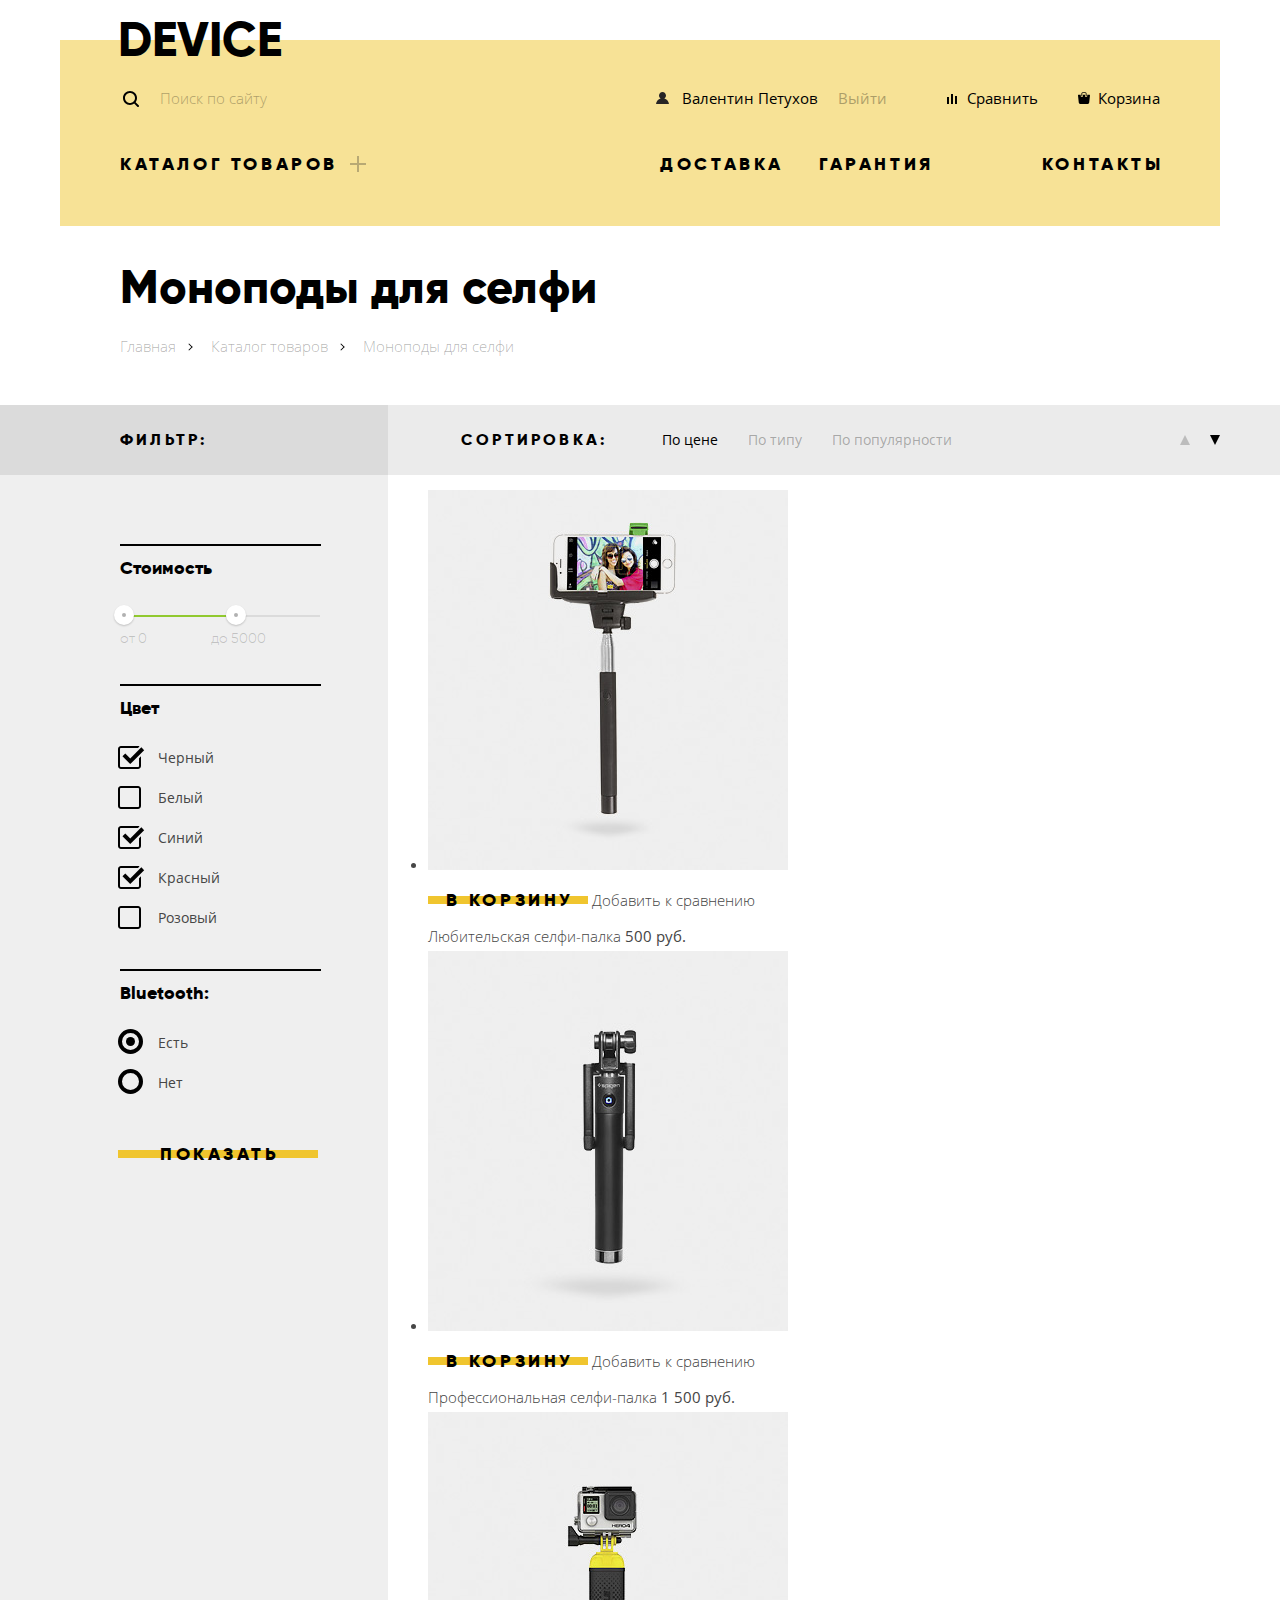
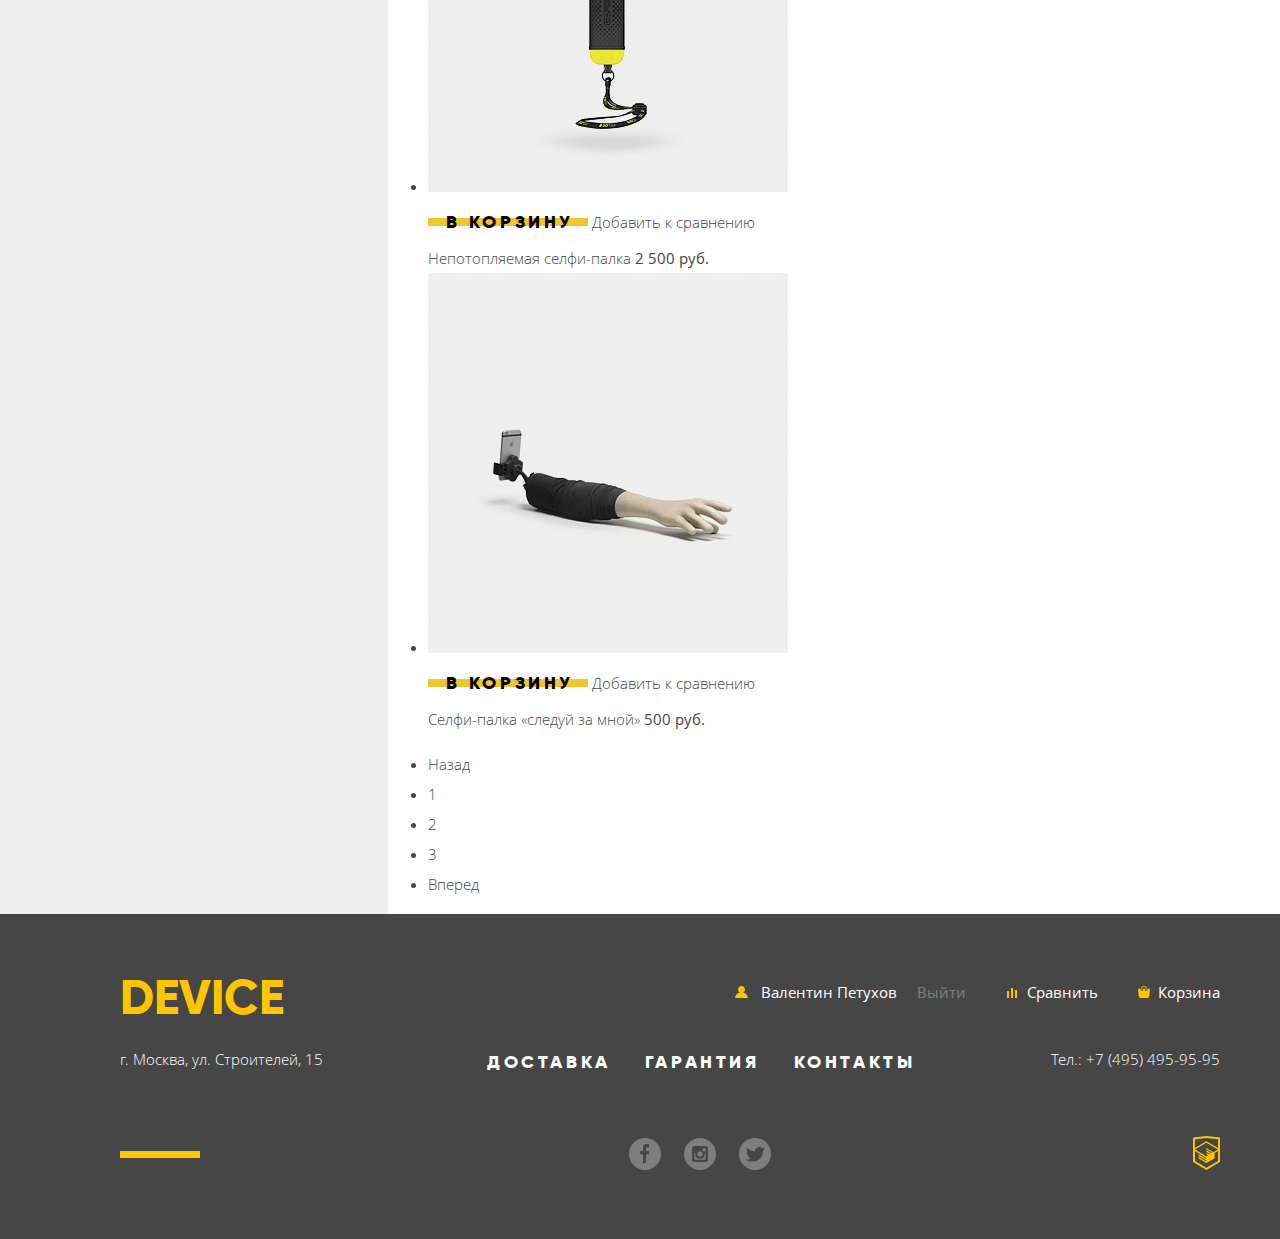
==== commit 9b48aebf: "Сделал сортировку" ====
--- a/catalog.html
+++ b/catalog.html
@@ -176,10 +176,14 @@
           </ul>
 
           <ul class="list-sorting-method">
-            <li class="list-sorting-method__item list-sorting-method__item_up list-sorting-method__item_active"><a href="https://echo.htmlacademy.ru/?sorting_order=ascending">По
-                возрастанию</a></li>
-            <li class="list-sorting-method__item list-sorting-method__item_down"><a href="https://echo.htmlacademy.ru/?sorting_order=descending">По
-                убыванию</a></li>
+            <li class="list-sorting-method__item list-sorting-method__item_up">
+              <a href="https://echo.htmlacademy.ru/?sorting_order=ascending"><span class="visually-hidden"> По
+                возрастанию</span>
+              </a></li>
+            <li class="list-sorting-method__item list-sorting-method__item_down list-sorting-method__item_active">
+              <a href="https://echo.htmlacademy.ru/?sorting_order=descending"><span class="visually-hidden"> По
+                убыванию</span>
+              </a></li>
           </ul>
         </form>
 
--- a/css/style.css
+++ b/css/style.css
@@ -1547,6 +1547,7 @@
   padding-left: 38px;
   display: block;
   position: relative;
+  outline: none;
   transition: opacity 100ms;
 }
 
@@ -1557,7 +1558,8 @@
   left: -2px;
 }
 
-.colors__label:hover {
+.colors__label:hover,
+.colors__checkbox:focus + .colors__label {
   opacity: .6;
 }
 
@@ -1584,10 +1586,12 @@
   font-size: 14px;
   line-height: 40px;
   font-weight: normal;
+  outline: none;
   transition: opacity 100ms;
 }
 
-.presence-bluetooth__item:hover {
+.presence-bluetooth__item:hover,
+.presence-bluetooth__radio:focus + .presence-bluetooth__label {
   opacity: .6;
 }
 
@@ -1631,23 +1635,15 @@
   margin-left: -2px;
 }
 
-
-
-
-
-
-
-
-
-
-
-
-
-/*  */
+.products {
+  flex-grow: 1;
+}
 
 .sorting {
+  width: 100%;
   position: relative;
   background-color: rgba(0, 0, 0, .08);
+  display: flex;
 }
 
 .sorting::before {
@@ -1658,4 +1654,88 @@
   top: 0;
   left: 100%;
   position: absolute;
-}+}
+
+.sorting__title {
+  max-width: 260px;
+  margin-left: 73px;
+  margin-right: 55px;
+  align-items: center;
+  word-wrap: break-word;
+}
+
+.list-sorting-by,
+.list-sorting-method {
+  padding: 0;
+  margin: 0;
+  list-style: none;  
+  font-size: 14px;
+  line-height: 18px;
+  color: rgba(0, 0, 0, .3);
+  font-weight: normal;
+  display: flex;
+  flex-wrap: wrap;
+  align-items: center;
+}
+
+.list-sorting-by {
+  width: 400px;
+  flex-shrink: 0;
+  margin-right: auto;
+}
+
+.list-sorting-by__item {
+  margin-right: 30px;
+}
+
+.list-sorting-by__item_active {
+  color: rgba(0, 0, 0, 1);
+}
+
+.list-sorting-method {
+  flex-shrink: 0;
+}
+
+.list-sorting-method__item a{
+  display: block;
+  border: 5px solid rgba(0, 0, 0, .2);
+  border-width: 10px 5px 10px 5px;
+  border-left-color: transparent;
+  border-right-color: transparent;
+  margin-left: 20px;
+}
+
+.list-sorting-method__item_up a {
+  border-top: none;
+}
+
+.list-sorting-method__item_down a {
+  border-bottom: none;
+}
+
+.list-sorting-method__item_up.list-sorting-method__item_active a {
+  border-bottom-color: black;
+}
+
+.list-sorting-method__item_down.list-sorting-method__item_active a {
+  border-top-color: black;
+}
+
+.list-sorting-method__item_up a:hover,
+.list-sorting-method__item_up a:focus {
+  border-bottom-color: rgba(0, 0, 0, .4);
+}
+
+.list-sorting-method__item_up a:active {
+  border-bottom-color: rgba(0, 0, 0, 1);
+}
+
+.list-sorting-method__item_down a:hover,
+.list-sorting-method__item_down a:focus {
+  border-top-color: rgba(0, 0, 0, .4);
+}
+
+.list-sorting-method__item_down a:active {
+  border-top-color: rgba(0, 0, 0, 1);
+}
+
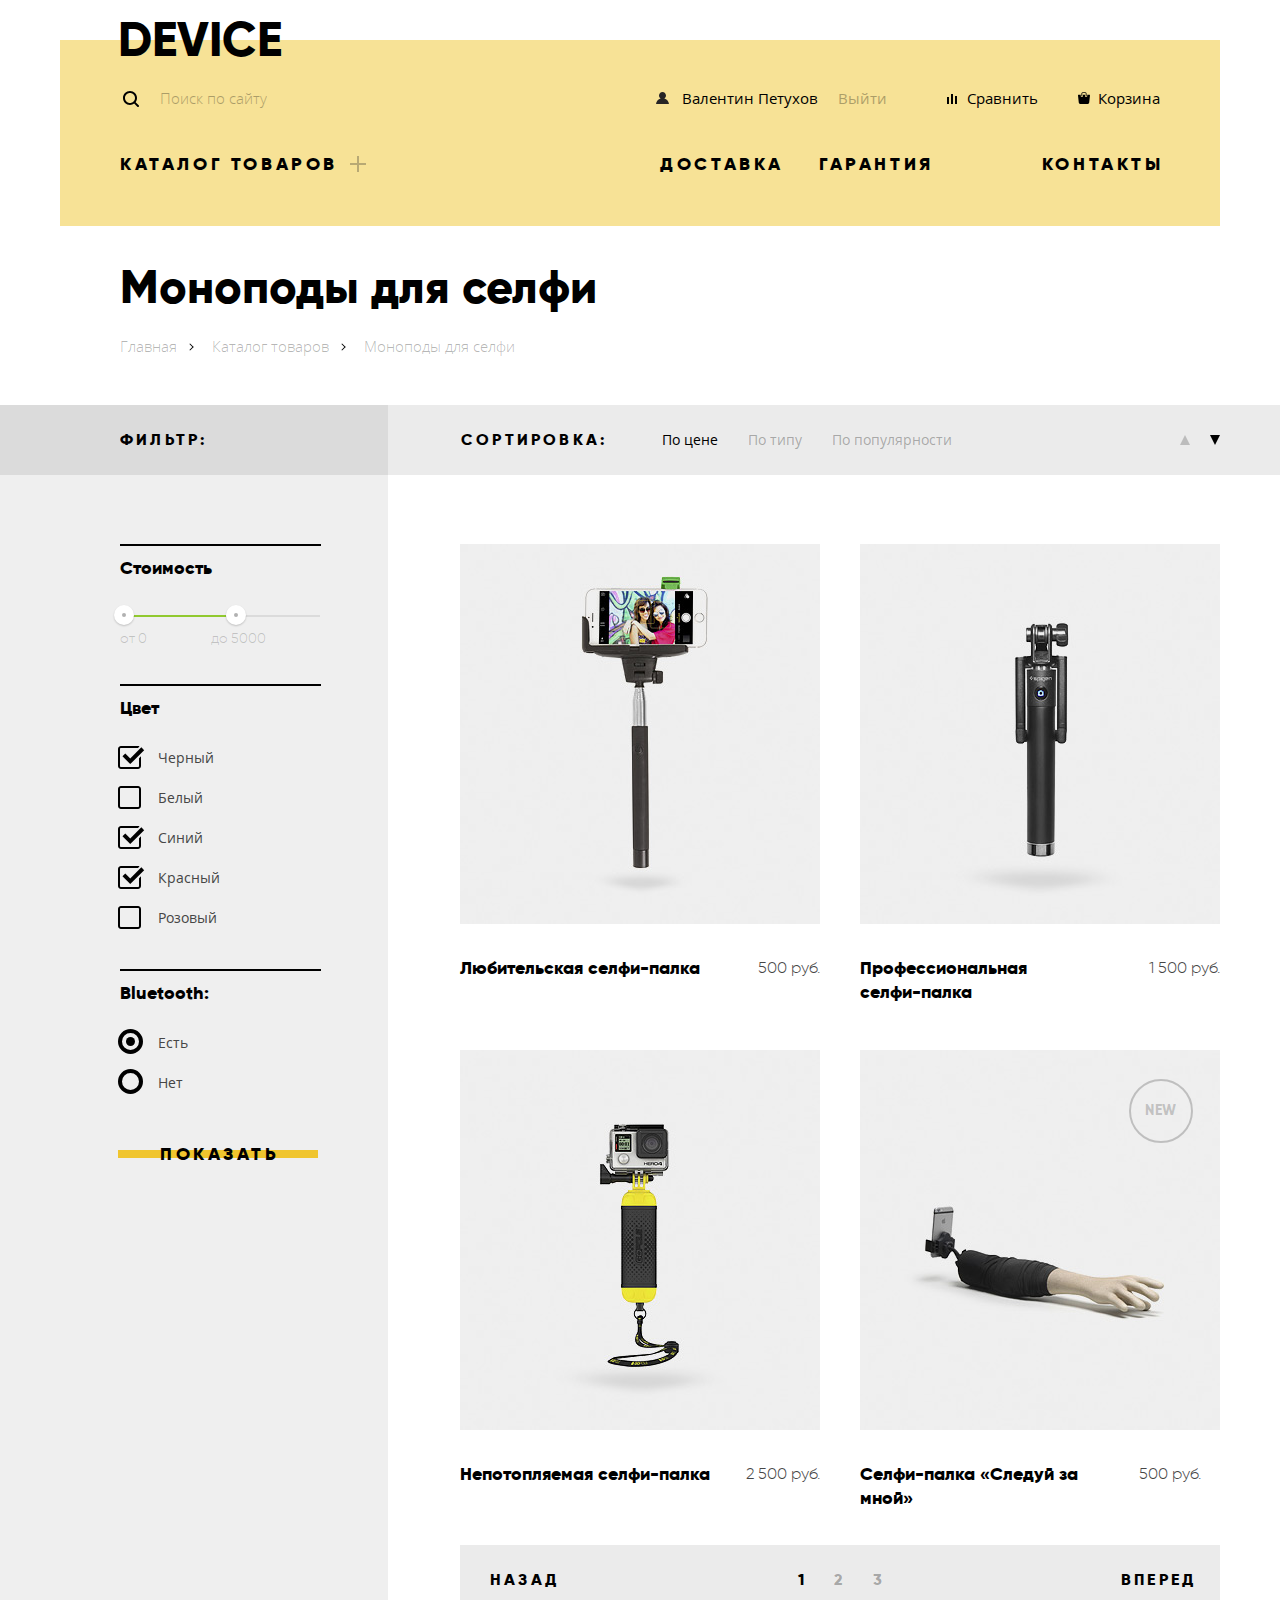
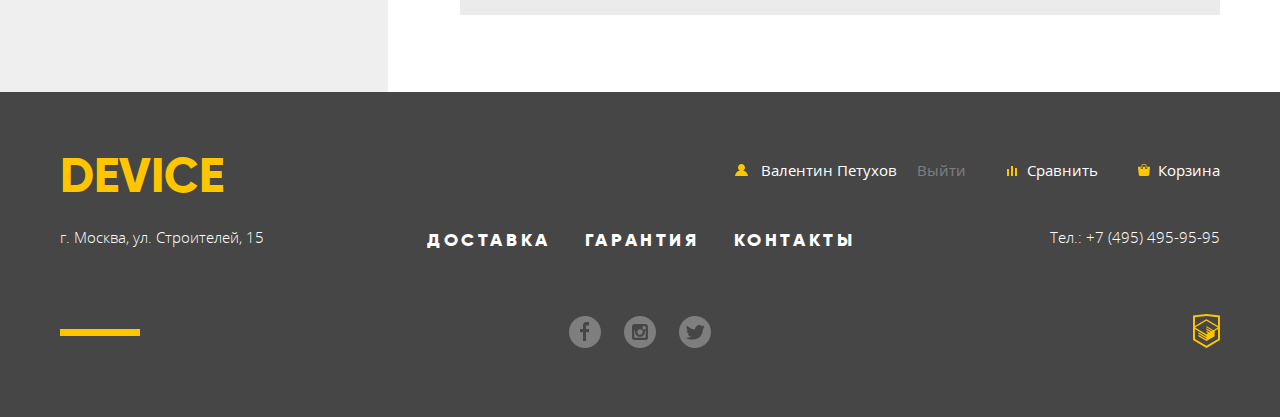
==== commit ef476589: "Закончил стилизацию catalog.html" ====
--- a/catalog.html
+++ b/catalog.html
@@ -189,54 +189,62 @@
 
         <ul class="list-products">
           <li class="product">
-            <a href="#">
+            <a class="product__link" href="#">
               <img class="product__img" src="img/product-1.jpg" alt="Любительская селфи-палка" width="360" height="380">
+            </a>
+            <div href="#" class="product__hover-wrapper">
+              <a class="btn product__btn-cart" href="#">В корзину</a>
+              <a class="product__btn-comparison" href="#">Добавить к сравнению</a>
+            </div>
+            <div class="product-flex-container">
+              <a class="product__name" href="#">Любительская селфи-палка</a>
+              <b class="product__price">500 руб.</b>
+            </div>
+          </li>
+          <li class="product">
+            <a class="product__link" href="#">
+              <img class="product__img" src="img/product-2.jpg" alt="Профессиональная селфи-палка" width="360" height="380">
             </a>
             <div class="product__hover-wrapper">
               <a class="btn product__btn-cart" href="#">В корзину</a>
               <a class="product__btn-comparison" href="#">Добавить к сравнению</a>
             </div>
-            <a class="product__name" href="#">Любительская селфи-палка</a>
-            <b class="product__price">500 руб.</b>
+            <div class="product-flex-container">
+              <a class="product__name" href="#">Профессиональная <br> селфи-палка</a>
+              <b class="product__price">1 500 руб.</b>
+            </div>
           </li>
           <li class="product">
-            <a href="#">
-              <img class="product__img" src="img/product-2.jpg" alt="Профессиональная селфи-палка" width="360" height="380">
+            <a class="product__link" href="#">
+              <img class="product__img" src="img/product-3.jpg" alt="Непотопляемая селфи-палка" width="360" height="380">
             </a>
             <div class="product__hover-wrapper">
               <a class="btn product__btn-cart" href="#">В корзину</a>
               <a class="product__btn-comparison" href="#">Добавить к сравнению</a>
             </div>
-            <a class="product__name" href="#">Профессиональная селфи-палка</a>
-            <b class="product__price">1 500 руб.</b>
-          </li>
-          <li class="product">
-            <a href="#">
-              <img class="product__img" src="img/product-3.jpg" alt="Непотопляемая селфи-палка" width="360" height="380">
+            <div class="product-flex-container">
+              <a class="product__name" href="#">Непотопляемая селфи-палка</a>
+              <b class="product__price">2 500 руб.</b>
+            </div>
+          </li>
+          <li class="product product_new">
+            <a class="product__link" href="#">
+              <img class="product__img" src="img/product-4.jpg" alt="Селфи-палка следуй за мной" width="360" height="380">
             </a>
             <div class="product__hover-wrapper">
               <a class="btn product__btn-cart" href="#">В корзину</a>
               <a class="product__btn-comparison" href="#">Добавить к сравнению</a>
             </div>
-            <a class="product__name" href="#">Непотопляемая селфи-палка</a>
-            <b class="product__price">2 500 руб.</b>
-          </li>
-          <li class="product">
-            <a href="#">
-              <img class="product__img" src="img/product-4.jpg" alt="Селфи-палка следуй за мной" width="360" height="380">
-            </a>
-            <div class="product__hover-wrapper">
-              <a class="btn product__btn-cart" href="#">В корзину</a>
-              <a class="product__btn-comparison" href="#">Добавить к сравнению</a>
-            </div>
-            <a class="product__name" href="#">Селфи-палка &laquo;следуй за мной&raquo;</a>
-            <b class="product__price">500 руб.</b>
+            <div class="product-flex-container">
+              <a class="product__name" href="#">Селфи-палка &laquo;Следуй за мной&raquo;</a>
+              <b class="product__price">500 руб.</b>
+            <div class="product-flex-container">
           </li>
         </ul>
 
         <ul class="pagination">
           <li class="pagination__item pagination__item_back"><a href="#">Назад</a></li>
-          <li class="pagination__item"><a href="#">1</a></li>
+          <li class="pagination__item"><a>1</a></li>
           <li class="pagination__item"><a href="#">2</a></li>
           <li class="pagination__item"><a href="#">3</a></li>
           <li class="pagination__item pagination__item_forward"><a href="#">Вперед</a></li>
--- a/css/style.css
+++ b/css/style.css
@@ -1,6 +1,7 @@
 @font-face {
   font-family: 'Gilroy';
   src: url(../fonts/gilroyextrabold.woff2) format('woff2');
+  src: url(../fonts/gilroyextrabold.woff) format('woff');
   font-weight: 900;
   font-style: normal;
 }
@@ -8,6 +9,7 @@
 @font-face {
   font-family: 'Gilroy';
   src: url(../fonts/gilroylight.woff2) format('woff2');
+  src: url(../fonts/gilroylight.woff) format('woff');
   font-weight: 300;
   font-style: normal;
 }
@@ -15,6 +17,7 @@
 @font-face {
   font-family: 'OpenSans';
   src: url(../fonts/opensanslight.woff2) format('woff2');
+  src: url(../fonts/opensanslight.woff) format('woff');
   font-weight: 300;
   font-style: normal;
 }
@@ -22,6 +25,7 @@
 @font-face {
   font-family: 'OpenSans';
   src: url(../fonts/opensansregular.woff2) format('woff2');
+  src: url(../fonts/opensansregular.woff) format('woff');
   font-weight: 400;
   font-style: normal;
 }
@@ -1103,7 +1107,17 @@
 
 .footer .logo-html-academy {
   fill: #ffc600;
-}
+  transition: opacity 100ms;
+}
+
+.footer .logo-html-academy:hover {
+  opacity: .6;
+}
+
+.footer .logo-html-academy:active {
+  opacity: .3;
+}
+
 
 
 /* modal */
@@ -1268,7 +1282,7 @@
   margin-bottom: 37px;
 }
 
-.catalog-page .container {
+.catalog-page main > .container {
   padding-left: 60px;
 }
 
@@ -1637,6 +1651,7 @@
 
 .products {
   flex-grow: 1;
+  max-width: 832px;
 }
 
 .sorting {
@@ -1686,11 +1701,21 @@
 
 .list-sorting-by__item {
   margin-right: 30px;
+  transition: color 100ms;
 }
 
 .list-sorting-by__item_active {
   color: rgba(0, 0, 0, 1);
 }
+
+.list-sorting-by__item:hover,
+.list-sorting-by__item:focus {
+  color: rgba(0, 0, 0, .6);
+}
+
+.list-sorting-by__item:active {
+  color: rgba(0, 0, 0, 1);
+} 
 
 .list-sorting-method {
   flex-shrink: 0;
@@ -1739,3 +1764,182 @@
   border-top-color: rgba(0, 0, 0, 1);
 }
 
+.list-products {
+  max-width: inherit;
+  margin: 0;
+  padding: 0;
+  padding-top: 69px;
+  padding-left: 72px;
+  list-style: none;
+  display: flex;
+  flex-wrap: wrap;
+  justify-content: space-between;
+}
+
+.product {
+  position: relative;
+  margin-bottom: 46px;
+}
+
+.product_new::before {
+  content: "New";
+  width: 60px;
+  height: 60px;
+  text-align: center;
+  font-family: 'Gilroy', Arial, sans-serif;
+  font-weight: 900;
+  font-size: 14px;
+  line-height: 60px;
+  text-transform: uppercase;
+  letter-spacing: 0.05em;
+  color: rgba(0, 0, 0, .2);
+  border: 2px solid rgba(0, 0, 0, .2);
+  border-radius: 50%;
+  position: absolute;
+  top: 29px;
+  right: 27px;
+}
+
+.product__link {
+  display: block;
+  margin-bottom: 32px;
+}
+
+.product__link:hover + .product__hover-wrapper {
+  visibility: visible;
+}
+
+.product img {
+  width: 360px;
+  height: 380px;
+  display: block;
+}
+
+.product__hover-wrapper {
+  width: 100%;
+  height: 380px;
+  box-sizing: border-box;
+  display: flex;
+  flex-direction: column;
+  justify-content: center;
+  align-items: center;
+  top: 0px;
+  left: 0;
+  position: absolute;
+  background-color: rgba(238, 238, 238, .7);
+  cursor: pointer;
+  visibility: hidden;
+}
+
+.product__hover-wrapper:hover {
+  visibility: visible;
+}
+
+.product__btn-cart {
+  width: 200px;
+  position: relative;
+  top: 14px;
+}
+
+.product__btn-comparison {
+  max-width: 200px;
+  position: relative;
+  top: 24px;
+}
+
+.product-flex-container {
+  display: flex;
+  justify-content: space-between;
+  align-items: flex-start;
+}
+
+.product__name {
+  width: 260px;
+  font-family: 'Gilroy', Arial, sans-serif;
+  font-weight: 900;
+  font-size: 18px;
+  line-height: 24px;
+  color: black;
+  transition: opacity 100ms;
+}
+
+.product__name:hover,
+.product__name:focus {
+  opacity: .6;
+}
+
+.product__price {
+  max-width: 90px;
+  font-family: 'Gilroy', Arial, sans-serif;
+  font-weight: 300;
+  font-size: 16px;
+  line-height: 24px;
+}
+
+.pagination {
+  min-height: 70px;
+  margin: 0; 
+  margin-top: -11px;
+  margin-bottom: 77px;
+  margin-left: 72px;
+  padding: 0;
+  list-style: none;
+  background-color: #ebebeb;
+  display: flex;
+  flex-wrap: wrap;
+}
+
+.pagination__item {
+  font-family: 'Gilroy', Arial, sans-serif;
+  font-weight: 900;
+  font-size: 16px;
+  line-height: 70px;
+  text-transform: uppercase;
+  letter-spacing: .2em;
+  padding-left: .2em;
+  color: rgba(0, 0, 0, .3);
+  margin-left: 12px;
+  margin-right: 12px;
+}
+
+.pagination__item_back,
+.pagination__item_forward,
+.pagination__item a:not([href]) {
+  color: rgba(0, 0, 0, 1);
+}
+
+.pagination__item:hover {
+  color: rgba(0, 0, 0, .6);
+}
+
+.pagination__item:active {
+  color: rgba(0, 0, 0, 1);
+}
+
+
+.pagination__item_back,
+.pagination__item_forward {
+  width: 126px;
+  margin: 0;
+  box-sizing: border-box;
+  text-align: center;
+}
+
+.pagination__item_back:hover,
+.pagination__item_forward:hover {
+  background-color: #d9d9d9;
+}
+
+.pagination__item_back:active,
+.pagination__item_forward:active {
+  color: rgba(0, 0, 0, .3);
+}
+
+.pagination__item_back {
+  margin-right: auto;
+}
+
+.pagination__item_forward {
+  margin-left: auto;
+  order: 1000;
+}